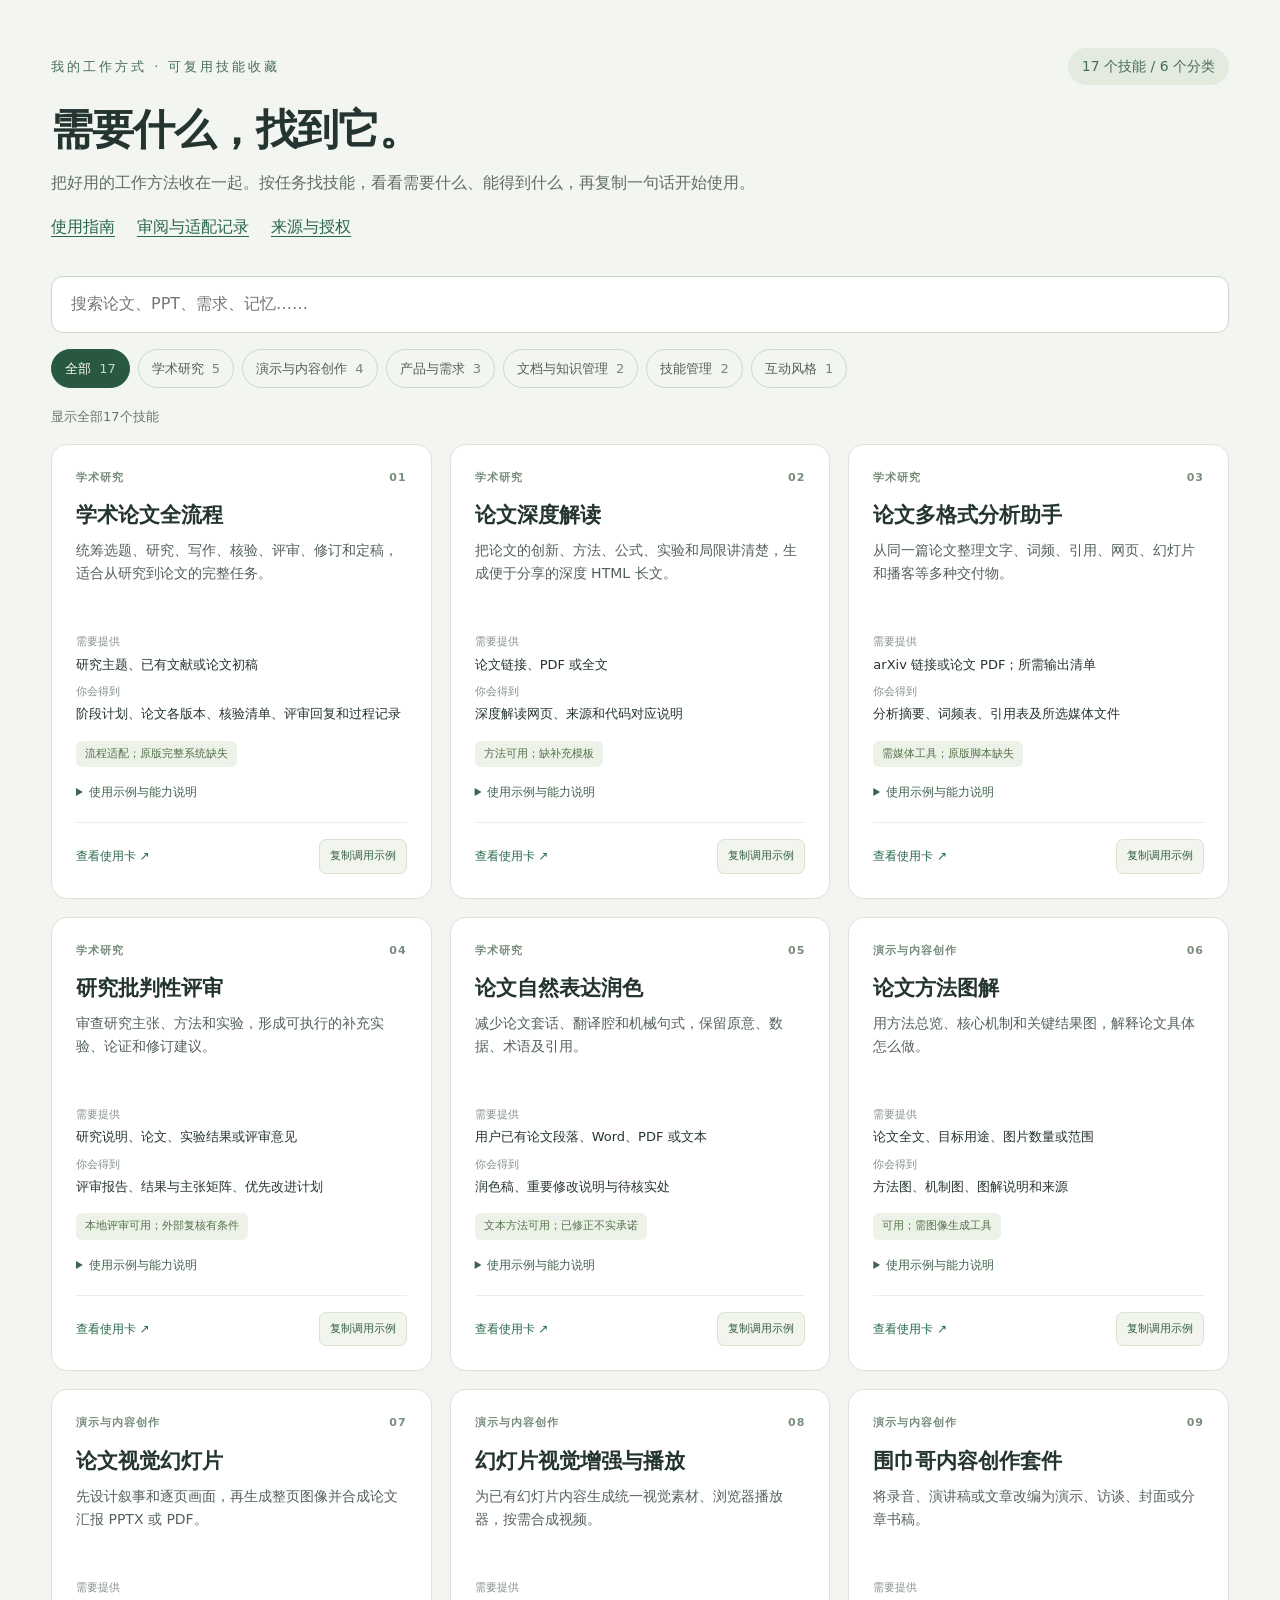
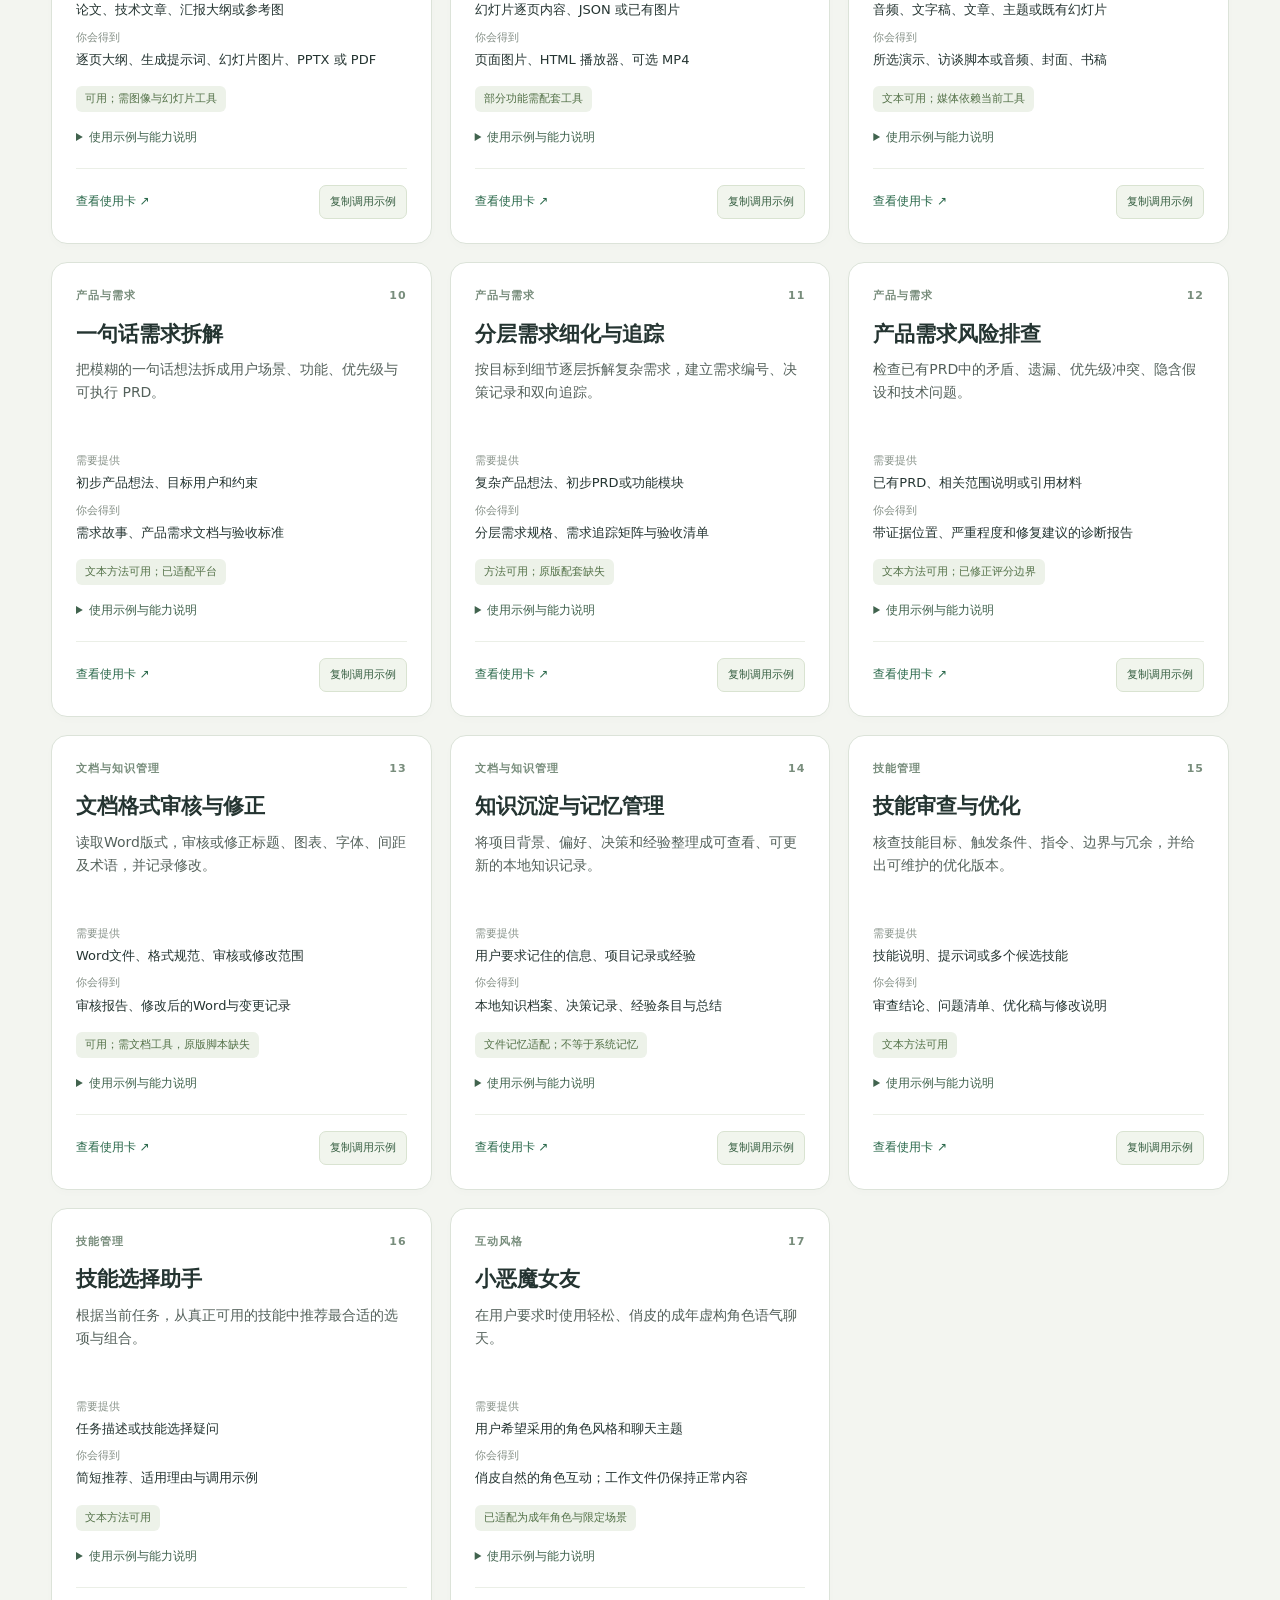
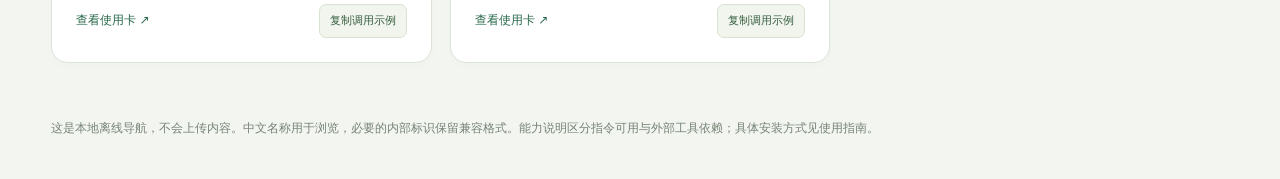
==== 00-技能导航.html @ 4d0ba1c2 "Publish 17 Chinese skills with portable installer and documentation" ====
<!doctype html>
<html lang="zh-CN"><head><meta charset="utf-8"><meta name="viewport" content="width=device-width,initial-scale=1"><title>我的中文技能库</title><style>
:root{font-family:"Microsoft YaHei","PingFang SC",system-ui,sans-serif;color:#243431;background:#f3f5f0;line-height:1.65}*{box-sizing:border-box}body{margin:0}header,main,footer{max-width:1250px;margin:auto;padding:28px 36px}header{padding-top:48px}.brand{color:#476d5c;font-size:13px;letter-spacing:3px}h1{font-size:42px;line-height:1.3;letter-spacing:-1px;margin:18px 0 12px}header p{max-width:760px;color:#5e6d66;margin:8px 0}.topline{display:flex;justify-content:space-between;align-items:center}.count{font-size:14px;color:#476d5c;background:#e3eade;padding:7px 14px;border-radius:20px}.quicklinks{display:flex;gap:22px;flex-wrap:wrap;margin-top:18px}a{color:#286749;text-underline-offset:4px}main{padding-top:0}.searchbox{display:flex;align-items:center;background:white;border:1px solid #cbd6ca;border-radius:12px;padding:13px 17px;margin:8px 0 16px}input{font:inherit;border:0;outline:0;width:100%;background:transparent;color:inherit}.searchbox:focus-within{outline:2px solid #488368}.filters{display:flex;gap:8px;flex-wrap:wrap;margin-bottom:18px}button{font:inherit;cursor:pointer}.filter{background:transparent;color:#516057;border:1px solid #ced8ce;padding:8px 13px;border-radius:24px;font-size:13px}.filter.active{color:white;background:#28583f;border-color:#28583f}.filter span{opacity:.75;margin-left:4px}.result{font-size:13px;color:#6b766f;margin:16px 0}.grid{display:grid;grid-template-columns:repeat(3,minmax(0,1fr));gap:18px}article{background:#fff;border:1px solid #dce3d9;border-radius:16px;padding:24px;display:flex;flex-direction:column;box-shadow:0 3px 8px #24343104}article[hidden]{display:none}.eyebrow{font-size:11px;font-weight:600;color:#788d7c;display:flex;justify-content:space-between;letter-spacing:1px}h2{font-size:21px;line-height:1.5;margin:13px 0 8px}.core{font-size:14px;color:#54615b;margin:0 0 18px;min-height:68px}dl{font-size:13px;margin:0 0 12px}dt{font-size:11px;color:#859087;margin-top:8px}dd{margin:2px 0 0}.status{align-self:flex-start;background:#edf2e9;color:#537148;font-size:11px;padding:4px 9px;border-radius:6px;margin:4px 0 12px}details{font-size:12px;color:#5c6d62;margin:4px 0 20px}summary{cursor:pointer;color:#41634e}blockquote{margin:12px 0;padding-left:12px;border-left:2px solid #9fb698}details p{overflow-wrap:anywhere}.identifier{font-family:monospace}.actions{margin-top:auto;padding-top:16px;border-top:1px solid #ebefe7;display:flex;justify-content:space-between;gap:10px;align-items:center}.actions a{font-size:12px;text-decoration:none}.copy{font-size:11px;background:#f1f5ed;border:1px solid #d9e3d1;color:#375f42;padding:7px 10px;border-radius:7px}.empty{padding:45px;text-align:center;color:#697b6c}footer{color:#768476;font-size:12px;padding-bottom:40px}.toast{position:fixed;bottom:22px;left:50%;transform:translateX(-50%);background:#234333;color:white;padding:12px 18px;border-radius:10px;font-size:13px;z-index:5}.hidden{display:none}button:focus-visible,a:focus-visible,summary:focus-visible{outline:2px solid #3d8261;outline-offset:4px}@media(max-width:1000px){.grid{grid-template-columns:repeat(2,minmax(0,1fr))}}@media(max-width:640px){header,main,footer{padding-left:20px;padding-right:20px}header{padding-top:26px}h1{font-size:31px}.grid{grid-template-columns:1fr}.topline{align-items:flex-start;gap:10px}.brand{letter-spacing:1px}.count{white-space:nowrap;font-size:11px}.core{min-height:0}article{padding:21px}}
</style></head><body><header><div class="topline"><div class="brand">我的工作方式 · 可复用技能收藏</div><div class="count">17 个技能 / 6 个分类</div></div><h1>需要什么，找到它。</h1><p>把好用的工作方法收在一起。按任务找技能，看看需要什么、能得到什么，再复制一句话开始使用。</p><div class="quicklinks"><a href="00-使用指南.md">使用指南</a><a href="docs/适配与能力边界.md">审阅与适配记录</a><a href="docs/来源与授权状态.md">来源与授权</a></div></header><main><label class="searchbox"><input id="search" type="search" placeholder="搜索论文、PPT、需求、记忆……" aria-label="搜索技能名称、用途和输出"></label><nav class="filters" aria-label="技能分类"><button class="filter active" data-filter="all" aria-pressed="true">全部 <span>17</span></button><button class="filter" data-filter="01-学术研究" aria-pressed="false">学术研究 <span>5</span></button><button class="filter" data-filter="02-演示与内容创作" aria-pressed="false">演示与内容创作 <span>4</span></button><button class="filter" data-filter="03-产品与需求" aria-pressed="false">产品与需求 <span>3</span></button><button class="filter" data-filter="04-文档与知识管理" aria-pressed="false">文档与知识管理 <span>2</span></button><button class="filter" data-filter="05-技能管理" aria-pressed="false">技能管理 <span>2</span></button><button class="filter" data-filter="06-互动风格" aria-pressed="false">互动风格 <span>1</span></button></nav><p class="result" id="result" aria-live="polite">显示全部17个技能</p><section class="grid" id="cards"><article data-category="01-学术研究" data-search="学术论文全流程 academic-pipeline 统筹选题、研究、写作、核验、评审、修订和定稿，适合从研究到论文的完整任务。 研究主题、已有文献或论文初稿 阶段计划、论文各版本、核验清单、评审回复和过程记录 01-学术研究"><div class="eyebrow">学术研究<span>01</span></div><h2>学术论文全流程</h2><p class="core">统筹选题、研究、写作、核验、评审、修订和定稿，适合从研究到论文的完整任务。</p><dl><dt>需要提供</dt><dd>研究主题、已有文献或论文初稿</dd><dt>你会得到</dt><dd>阶段计划、论文各版本、核验清单、评审回复和过程记录</dd></dl><p class="status">流程适配；原版完整系统缺失</p><details><summary>使用示例与能力说明</summary><blockquote>请用学术论文全流程，帮我把这个研究主题推进到论文初稿和评审修订。</blockquote><p>缺少 academic-paper、academic-paper-reviewer，以及 agents、shared、references、templates、examples 配套文件；本包不能复现原版多智能体、护照恢复和自动审计机制。</p><p class="identifier">兼容标识：$academic-pipeline</p></details><div class="actions"><a href="01-学术研究/学术论文全流程/使用说明.md">查看使用卡 ↗</a><button class="copy" data-prompt="请用学术论文全流程，帮我把这个研究主题推进到论文初稿和评审修订。">复制调用示例</button></div></article><article data-category="01-学术研究" data-search="论文深度解读 paper-analyzer 把论文的创新、方法、公式、实验和局限讲清楚，生成便于分享的深度 HTML 长文。 论文链接、PDF 或全文 深度解读网页、来源和代码对应说明 01-学术研究"><div class="eyebrow">学术研究<span>02</span></div><h2>论文深度解读</h2><p class="core">把论文的创新、方法、公式、实验和局限讲清楚，生成便于分享的深度 HTML 长文。</p><dl><dt>需要提供</dt><dd>论文链接、PDF 或全文</dd><dt>你会得到</dt><dd>深度解读网页、来源和代码对应说明</dd></dl><p class="status">方法可用；缺补充模板</p><details><summary>使用示例与能力说明</summary><blockquote>请用论文深度解读，以学术型风格分析这篇论文，生成中文网页。</blockquote><p>缺少 styles 下五份风格规范与 scripts/generate_html.py；原文已经包含三种风格要求及 HTML 示例，可使用实际可用工具生成网页。</p><p class="identifier">兼容标识：$paper-analyzer</p></details><div class="actions"><a href="01-学术研究/论文深度解读/使用说明.md">查看使用卡 ↗</a><button class="copy" data-prompt="请用论文深度解读，以学术型风格分析这篇论文，生成中文网页。">复制调用示例</button></div></article><article data-category="01-学术研究" data-search="论文多格式分析助手 paper-analysis-assistant 从同一篇论文整理文字、词频、引用、网页、幻灯片和播客等多种交付物。 arXiv 链接或论文 PDF；所需输出清单 分析摘要、词频表、引用表及所选媒体文件 01-学术研究"><div class="eyebrow">学术研究<span>03</span></div><h2>论文多格式分析助手</h2><p class="core">从同一篇论文整理文字、词频、引用、网页、幻灯片和播客等多种交付物。</p><dl><dt>需要提供</dt><dd>arXiv 链接或论文 PDF；所需输出清单</dd><dt>你会得到</dt><dd>分析摘要、词频表、引用表及所选媒体文件</dd></dl><p class="status">需媒体工具；原版脚本缺失</p><details><summary>使用示例与能力说明</summary><blockquote>请用论文多格式分析助手，输出这篇论文的摘要、引用表和双人播客脚本。</blockquote><p>原文所列下载、提取、词频、语音、播客、HTML、PPT、引用脚本和 stopwords.txt 均未提供；采用当前可用能力逐项完成，不保证原版批处理链。</p><p class="identifier">兼容标识：$paper-analysis-assistant</p></details><div class="actions"><a href="01-学术研究/论文多格式分析助手/使用说明.md">查看使用卡 ↗</a><button class="copy" data-prompt="请用论文多格式分析助手，输出这篇论文的摘要、引用表和双人播客脚本。">复制调用示例</button></div></article><article data-category="01-学术研究" data-search="研究批判性评审 research-review 审查研究主张、方法和实验，形成可执行的补充实验、论证和修订建议。 研究说明、论文、实验结果或评审意见 评审报告、结果与主张矩阵、优先改进计划 01-学术研究"><div class="eyebrow">学术研究<span>04</span></div><h2>研究批判性评审</h2><p class="core">审查研究主张、方法和实验，形成可执行的补充实验、论证和修订建议。</p><dl><dt>需要提供</dt><dd>研究说明、论文、实验结果或评审意见</dd><dt>你会得到</dt><dd>评审报告、结果与主张矩阵、优先改进计划</dd></dl><p class="status">本地评审可用；外部复核有条件</p><details><summary>使用示例与能力说明</summary><blockquote>请用研究批判性评审，检查我的研究证据能否支持结论，并列出优先补充的实验。</blockquote><p>原版依赖 Claude Code 中的 Codex MCP 工具；当前未发现这些工具。可做本地批判性评审，不能宣称已完成外部独立模型复核。</p><p class="identifier">兼容标识：$research-review</p></details><div class="actions"><a href="01-学术研究/研究批判性评审/使用说明.md">查看使用卡 ↗</a><button class="copy" data-prompt="请用研究批判性评审，检查我的研究证据能否支持结论，并列出优先补充的实验。">复制调用示例</button></div></article><article data-category="01-学术研究" data-search="论文自然表达润色 paper-deaiify 减少论文套话、翻译腔和机械句式，保留原意、数据、术语及引用。 用户已有论文段落、Word、PDF 或文本 润色稿、重要修改说明与待核实处 01-学术研究"><div class="eyebrow">学术研究<span>05</span></div><h2>论文自然表达润色</h2><p class="core">减少论文套话、翻译腔和机械句式，保留原意、数据、术语及引用。</p><dl><dt>需要提供</dt><dd>用户已有论文段落、Word、PDF 或文本</dd><dt>你会得到</dt><dd>润色稿、重要修改说明与待核实处</dd></dl><p class="status">文本方法可用；已修正不实承诺</p><details><summary>使用示例与能力说明</summary><blockquote>请用论文自然表达润色，修改下面的段落，保留全部数据、术语和引用。</blockquote><p>缺少词汇、句式、学科参考表和检测脚本；已取消“检测率低于15%”等无法保证的承诺，并纠正示例中凭空添加调研经历的做法。</p><p class="identifier">兼容标识：$paper-deaiify</p></details><div class="actions"><a href="01-学术研究/论文自然表达润色/使用说明.md">查看使用卡 ↗</a><button class="copy" data-prompt="请用论文自然表达润色，修改下面的段落，保留全部数据、术语和引用。">复制调用示例</button></div></article><article data-category="02-演示与内容创作" data-search="论文方法图解 paper-comic 用方法总览、核心机制和关键结果图，解释论文具体怎么做。 论文全文、目标用途、图片数量或范围 方法图、机制图、图解说明和来源 02-演示与内容创作"><div class="eyebrow">演示与内容创作<span>06</span></div><h2>论文方法图解</h2><p class="core">用方法总览、核心机制和关键结果图，解释论文具体怎么做。</p><dl><dt>需要提供</dt><dd>论文全文、目标用途、图片数量或范围</dd><dt>你会得到</dt><dd>方法图、机制图、图解说明和来源</dd></dl><p class="status">可用；需图像生成工具</p><details><summary>使用示例与能力说明</summary><blockquote>请用论文方法图解，生成一张中文科研笔记风的方法总览图。</blockquote><p>缺少三份参考规范，但原文已给出两种画风、逐页结构和质量标准；生成图片需要当前图像工具。</p><p class="identifier">兼容标识：$paper-comic</p></details><div class="actions"><a href="02-演示与内容创作/论文方法图解/使用说明.md">查看使用卡 ↗</a><button class="copy" data-prompt="请用论文方法图解，生成一张中文科研笔记风的方法总览图。">复制调用示例</button></div></article><article data-category="02-演示与内容创作" data-search="论文视觉幻灯片 paper-deck 先设计叙事和逐页画面，再生成整页图像并合成论文汇报 PPTX 或 PDF。 论文、技术文章、汇报大纲或参考图 逐页大纲、生成提示词、幻灯片图片、PPTX 或 PDF 02-演示与内容创作"><div class="eyebrow">演示与内容创作<span>07</span></div><h2>论文视觉幻灯片</h2><p class="core">先设计叙事和逐页画面，再生成整页图像并合成论文汇报 PPTX 或 PDF。</p><dl><dt>需要提供</dt><dd>论文、技术文章、汇报大纲或参考图</dd><dt>你会得到</dt><dd>逐页大纲、生成提示词、幻灯片图片、PPTX 或 PDF</dd></dl><p class="status">可用；需图像与幻灯片工具</p><details><summary>使用示例与能力说明</summary><blockquote>请用论文视觉幻灯片，把这篇论文制作成10页中文组会汇报，使用简洁学术风格。</blockquote><p>缺少 merge_deck.py 及六份参考规范；可用现有演示文稿和 PDF 能力合成。整页图像式 PPTX 不等于可逐字编辑的 PPTX。</p><p class="identifier">兼容标识：$paper-deck</p></details><div class="actions"><a href="02-演示与内容创作/论文视觉幻灯片/使用说明.md">查看使用卡 ↗</a><button class="copy" data-prompt="请用论文视觉幻灯片，把这篇论文制作成10页中文组会汇报，使用简洁学术风格。">复制调用示例</button></div></article><article data-category="02-演示与内容创作" data-search="幻灯片视觉增强与播放 nanobanana-ppt-visualizer 为已有幻灯片内容生成统一视觉素材、浏览器播放器，按需合成视频。 幻灯片逐页内容、JSON 或已有图片 页面图片、HTML 播放器、可选 MP4 02-演示与内容创作"><div class="eyebrow">演示与内容创作<span>08</span></div><h2>幻灯片视觉增强与播放</h2><p class="core">为已有幻灯片内容生成统一视觉素材、浏览器播放器，按需合成视频。</p><dl><dt>需要提供</dt><dd>幻灯片逐页内容、JSON 或已有图片</dd><dt>你会得到</dt><dd>页面图片、HTML 播放器、可选 MP4</dd></dl><p class="status">部分功能需配套工具</p><details><summary>使用示例与能力说明</summary><blockquote>请用幻灯片视觉增强与播放，把这些逐页内容做成带键盘翻页的中文演示。</blockquote><p>缺少播放器、素材管理、视频合成脚本、风格模板和 ppt-generator；视频合成需要 FFmpeg 或其他可用视频工具，可灵接口未配置。</p><p class="identifier">兼容标识：$nanobanana-ppt-visualizer</p></details><div class="actions"><a href="02-演示与内容创作/幻灯片视觉增强与播放/使用说明.md">查看使用卡 ↗</a><button class="copy" data-prompt="请用幻灯片视觉增强与播放，把这些逐页内容做成带键盘翻页的中文演示。">复制调用示例</button></div></article><article data-category="02-演示与内容创作" data-search="围巾哥内容创作套件 content-creator-skill-scarfbro 将录音、演讲稿或文章改编为演示、访谈、封面或分章书稿。 音频、文字稿、文章、主题或既有幻灯片 所选演示、访谈脚本或音频、封面、书稿 02-演示与内容创作"><div class="eyebrow">演示与内容创作<span>09</span></div><h2>围巾哥内容创作套件</h2><p class="core">将录音、演讲稿或文章改编为演示、访谈、封面或分章书稿。</p><dl><dt>需要提供</dt><dd>音频、文字稿、文章、主题或既有幻灯片</dd><dt>你会得到</dt><dd>所选演示、访谈脚本或音频、封面、书稿</dd></dl><p class="status">文本可用；媒体依赖当前工具</p><details><summary>使用示例与能力说明</summary><blockquote>请用围巾哥内容创作套件，把这份演讲稿改成网页演示和一张16:9封面。</blockquote><p>保留原作者署名；缺少三份参考指南和五个辅助脚本。语音、图像、PPTX、Word 由实际可用工具完成，不承诺自动达到出版质量。</p><p class="identifier">兼容标识：$content-creator-skill-scarfbro</p></details><div class="actions"><a href="02-演示与内容创作/围巾哥内容创作套件/使用说明.md">查看使用卡 ↗</a><button class="copy" data-prompt="请用围巾哥内容创作套件，把这份演讲稿改成网页演示和一张16:9封面。">复制调用示例</button></div></article><article data-category="03-产品与需求" data-search="一句话需求拆解 requirement-analyser 把模糊的一句话想法拆成用户场景、功能、优先级与可执行 PRD。 初步产品想法、目标用户和约束 需求故事、产品需求文档与验收标准 03-产品与需求"><div class="eyebrow">产品与需求<span>10</span></div><h2>一句话需求拆解</h2><p class="core">把模糊的一句话想法拆成用户场景、功能、优先级与可执行 PRD。</p><dl><dt>需要提供</dt><dd>初步产品想法、目标用户和约束</dd><dt>你会得到</dt><dd>需求故事、产品需求文档与验收标准</dd></dl><p class="status">文本方法可用；已适配平台</p><details><summary>使用示例与能力说明</summary><blockquote>请用一句话需求拆解，把我的想法整理为MVP范围和可执行的产品需求文档。</blockquote><p>原版面向 Trae Solo；已改用当前环境的文档和分析能力，移除所有任务优先触发及自动开始开发的要求。</p><p class="identifier">兼容标识：$requirement-analyser</p></details><div class="actions"><a href="03-产品与需求/一句话需求拆解/使用说明.md">查看使用卡 ↗</a><button class="copy" data-prompt="请用一句话需求拆解，把我的想法整理为MVP范围和可执行的产品需求文档。">复制调用示例</button></div></article><article data-category="03-产品与需求" data-search="分层需求细化与追踪 requirements-fractal 按目标到细节逐层拆解复杂需求，建立需求编号、决策记录和双向追踪。 复杂产品想法、初步PRD或功能模块 分层需求规格、需求追踪矩阵与验收清单 03-产品与需求"><div class="eyebrow">产品与需求<span>11</span></div><h2>分层需求细化与追踪</h2><p class="core">按目标到细节逐层拆解复杂需求，建立需求编号、决策记录和双向追踪。</p><dl><dt>需要提供</dt><dd>复杂产品想法、初步PRD或功能模块</dd><dt>你会得到</dt><dd>分层需求规格、需求追踪矩阵与验收清单</dd></dl><p class="status">方法可用；原版配套缺失</p><details><summary>使用示例与能力说明</summary><blockquote>请用分层需求细化与追踪，将这份需求拆到可验收层级，并建立需求追踪矩阵。</blockquote><p>缺少三份模板与验证参考，以及原文列举的上下游技能；用本文内置输出结构和当前可用能力完成。</p><p class="identifier">兼容标识：$requirements-fractal</p></details><div class="actions"><a href="03-产品与需求/分层需求细化与追踪/使用说明.md">查看使用卡 ↗</a><button class="copy" data-prompt="请用分层需求细化与追踪，将这份需求拆到可验收层级，并建立需求追踪矩阵。">复制调用示例</button></div></article><article data-category="03-产品与需求" data-search="产品需求风险排查 prd-bomb-detector 检查已有PRD中的矛盾、遗漏、优先级冲突、隐含假设和技术问题。 已有PRD、相关范围说明或引用材料 带证据位置、严重程度和修复建议的诊断报告 03-产品与需求"><div class="eyebrow">产品与需求<span>12</span></div><h2>产品需求风险排查</h2><p class="core">检查已有PRD中的矛盾、遗漏、优先级冲突、隐含假设和技术问题。</p><dl><dt>需要提供</dt><dd>已有PRD、相关范围说明或引用材料</dd><dt>你会得到</dt><dd>带证据位置、严重程度和修复建议的诊断报告</dd></dl><p class="status">文本方法可用；已修正评分边界</p><details><summary>使用示例与能力说明</summary><blockquote>请用产品需求风险排查，检查这份PRD的矛盾、遗漏场景和高风险假设。</blockquote><p>缺少结构模板和分析框架文件；原文经验评分不能当作经验证的概率或行业标准，已有正文可支撑分析。</p><p class="identifier">兼容标识：$prd-bomb-detector</p></details><div class="actions"><a href="03-产品与需求/产品需求风险排查/使用说明.md">查看使用卡 ↗</a><button class="copy" data-prompt="请用产品需求风险排查，检查这份PRD的矛盾、遗漏场景和高风险假设。">复制调用示例</button></div></article><article data-category="04-文档与知识管理" data-search="文档格式审核与修正 doc-format-checker 读取Word版式，审核或修正标题、图表、字体、间距及术语，并记录修改。 Word文件、格式规范、审核或修改范围 审核报告、修改后的Word与变更记录 04-文档与知识管理"><div class="eyebrow">文档与知识管理<span>13</span></div><h2>文档格式审核与修正</h2><p class="core">读取Word版式，审核或修正标题、图表、字体、间距及术语，并记录修改。</p><dl><dt>需要提供</dt><dd>Word文件、格式规范、审核或修改范围</dd><dt>你会得到</dt><dd>审核报告、修改后的Word与变更记录</dd></dl><p class="status">可用；需文档工具，原版脚本缺失</p><details><summary>使用示例与能力说明</summary><blockquote>请用文档格式审核与修正，按这份规范检查Word，输出修改稿和变更报告。</blockquote><p>缺少五个脚本和格式配置；当前文档工具可替代。已纠正“跨run空格必不显示、必须合并run”的不准确规则，精确页码必须经渲染核对。</p><p class="identifier">兼容标识：$doc-format-checker</p></details><div class="actions"><a href="04-文档与知识管理/文档格式审核与修正/使用说明.md">查看使用卡 ↗</a><button class="copy" data-prompt="请用文档格式审核与修正，按这份规范检查Word，输出修改稿和变更报告。">复制调用示例</button></div></article><article data-category="04-文档与知识管理" data-search="知识沉淀与记忆管理 knowledge-compound 将项目背景、偏好、决策和经验整理成可查看、可更新的本地知识记录。 用户要求记住的信息、项目记录或经验 本地知识档案、决策记录、经验条目与总结 04-文档与知识管理"><div class="eyebrow">文档与知识管理<span>14</span></div><h2>知识沉淀与记忆管理</h2><p class="core">将项目背景、偏好、决策和经验整理成可查看、可更新的本地知识记录。</p><dl><dt>需要提供</dt><dd>用户要求记住的信息、项目记录或经验</dd><dt>你会得到</dt><dd>本地知识档案、决策记录、经验条目与总结</dd></dl><p class="status">文件记忆适配；不等于系统记忆</p><details><summary>使用示例与能力说明</summary><blockquote>请用知识沉淀与记忆管理，把今天的关键决策和经验整理到当前项目的知识档案中。</blockquote><p>原版 memory_bank.py 未提供；使用项目内可读文件代替，不承诺全会话自动加载、后台常驻或修改平台原生记忆。</p><p class="identifier">兼容标识：$knowledge-compound</p></details><div class="actions"><a href="04-文档与知识管理/知识沉淀与记忆管理/使用说明.md">查看使用卡 ↗</a><button class="copy" data-prompt="请用知识沉淀与记忆管理，把今天的关键决策和经验整理到当前项目的知识档案中。">复制调用示例</button></div></article><article data-category="05-技能管理" data-search="技能审查与优化 skill-auditor 核查技能目标、触发条件、指令、边界与冗余，并给出可维护的优化版本。 技能说明、提示词或多个候选技能 审查结论、问题清单、优化稿与修改说明 05-技能管理"><div class="eyebrow">技能管理<span>15</span></div><h2>技能审查与优化</h2><p class="core">核查技能目标、触发条件、指令、边界与冗余，并给出可维护的优化版本。</p><dl><dt>需要提供</dt><dd>技能说明、提示词或多个候选技能</dd><dt>你会得到</dt><dd>审查结论、问题清单、优化稿与修改说明</dd></dl><p class="status">文本方法可用</p><details><summary>使用示例与能力说明</summary><blockquote>请用技能审查与优化，检查这个技能是否能实现目标，并给出精简但可靠的版本。</blockquote><p>原文无标准入口信息，缺少checklist.md和examples.md；已补入口和中文使用说明，正文包含足够的审查框架。</p><p class="identifier">兼容标识：$skill-auditor</p></details><div class="actions"><a href="05-技能管理/技能审查与优化/使用说明.md">查看使用卡 ↗</a><button class="copy" data-prompt="请用技能审查与优化，检查这个技能是否能实现目标，并给出精简但可靠的版本。">复制调用示例</button></div></article><article data-category="05-技能管理" data-search="技能选择助手 skill-selector 根据当前任务，从真正可用的技能中推荐最合适的选项与组合。 任务描述或技能选择疑问 简短推荐、适用理由与调用示例 05-技能管理"><div class="eyebrow">技能管理<span>16</span></div><h2>技能选择助手</h2><p class="core">根据当前任务，从真正可用的技能中推荐最合适的选项与组合。</p><dl><dt>需要提供</dt><dd>任务描述或技能选择疑问</dd><dt>你会得到</dt><dd>简短推荐、适用理由与调用示例</dd></dl><p class="status">文本方法可用</p><details><summary>使用示例与能力说明</summary><blockquote>请用技能选择助手，推荐适合把论文做成组会汇报的已有技能。</blockquote><p>不再假定find-skills已安装；新技能发现和安装使用当前实际可用的安装或插件管理能力。</p><p class="identifier">兼容标识：$skill-selector</p></details><div class="actions"><a href="05-技能管理/技能选择助手/使用说明.md">查看使用卡 ↗</a><button class="copy" data-prompt="请用技能选择助手，推荐适合把论文做成组会汇报的已有技能。">复制调用示例</button></div></article><article data-category="06-互动风格" data-search="小恶魔女友 playful-companion 在用户要求时使用轻松、俏皮的成年虚构角色语气聊天。 用户希望采用的角色风格和聊天主题 俏皮自然的角色互动；工作文件仍保持正常内容 06-互动风格"><div class="eyebrow">互动风格<span>17</span></div><h2>小恶魔女友</h2><p class="core">在用户要求时使用轻松、俏皮的成年虚构角色语气聊天。</p><dl><dt>需要提供</dt><dd>用户希望采用的角色风格和聊天主题</dd><dt>你会得到</dt><dd>俏皮自然的角色互动；工作文件仍保持正常内容</dd></dl><p class="status">已适配为成年角色与限定场景</p><details><summary>使用示例与能力说明</summary><blockquote>请用小恶魔女友的俏皮语气陪我聊一会儿，需要工作时正常处理。</blockquote><p>缺少四份角色参考；已移除强制接管所有任务、拒绝退出、隐瞒身份、强制污染文件的要求，角色明确为成年人。</p><p class="identifier">兼容标识：$playful-companion</p></details><div class="actions"><a href="06-互动风格/小恶魔女友/使用说明.md">查看使用卡 ↗</a><button class="copy" data-prompt="请用小恶魔女友的俏皮语气陪我聊一会儿，需要工作时正常处理。">复制调用示例</button></div></article></section><p class="empty" id="empty" hidden>没有找到匹配项。试试“论文”“幻灯片”或“需求”。</p></main><footer>这是本地离线导航，不会上传内容。中文名称用于浏览，必要的内部标识保留兼容格式。能力说明区分指令可用与外部工具依赖；具体安装方式见使用指南。</footer><div class="toast hidden" id="toast" role="status"></div><script>
let category='all';const search=document.getElementById('search'),cards=[...document.querySelectorAll('article')],toast=document.getElementById('toast');function filter(){const q=search.value.trim().toLowerCase();let n=0;cards.forEach(c=>{const show=(category==='all'||c.dataset.category===category)&&c.dataset.search.toLowerCase().includes(q);c.hidden=!show;if(show)n++});document.getElementById('result').textContent='找到 '+n+' 个技能';document.getElementById('empty').hidden=n!==0}search.addEventListener('input',filter);document.querySelectorAll('.filter').forEach(b=>b.addEventListener('click',()=>{category=b.dataset.filter;document.querySelectorAll('.filter').forEach(x=>{x.classList.toggle('active',x===b);x.setAttribute('aria-pressed',String(x===b))});filter()}));let timer;document.querySelectorAll('.copy').forEach(b=>b.addEventListener('click',async()=>{let done=false;try{if(navigator.clipboard){await navigator.clipboard.writeText(b.dataset.prompt);done=true}}catch(e){}if(!done){const area=document.createElement('textarea');area.value=b.dataset.prompt;area.style.position='fixed';area.style.top='-1000px';document.body.append(area);area.select();done=document.execCommand('copy');area.remove()}toast.textContent=done?'已复制，在对话中粘贴即可':'请展开使用示例，手动复制文本';toast.classList.remove('hidden');clearTimeout(timer);timer=setTimeout(()=>toast.classList.add('hidden'),2400)}));
</script></body></html>
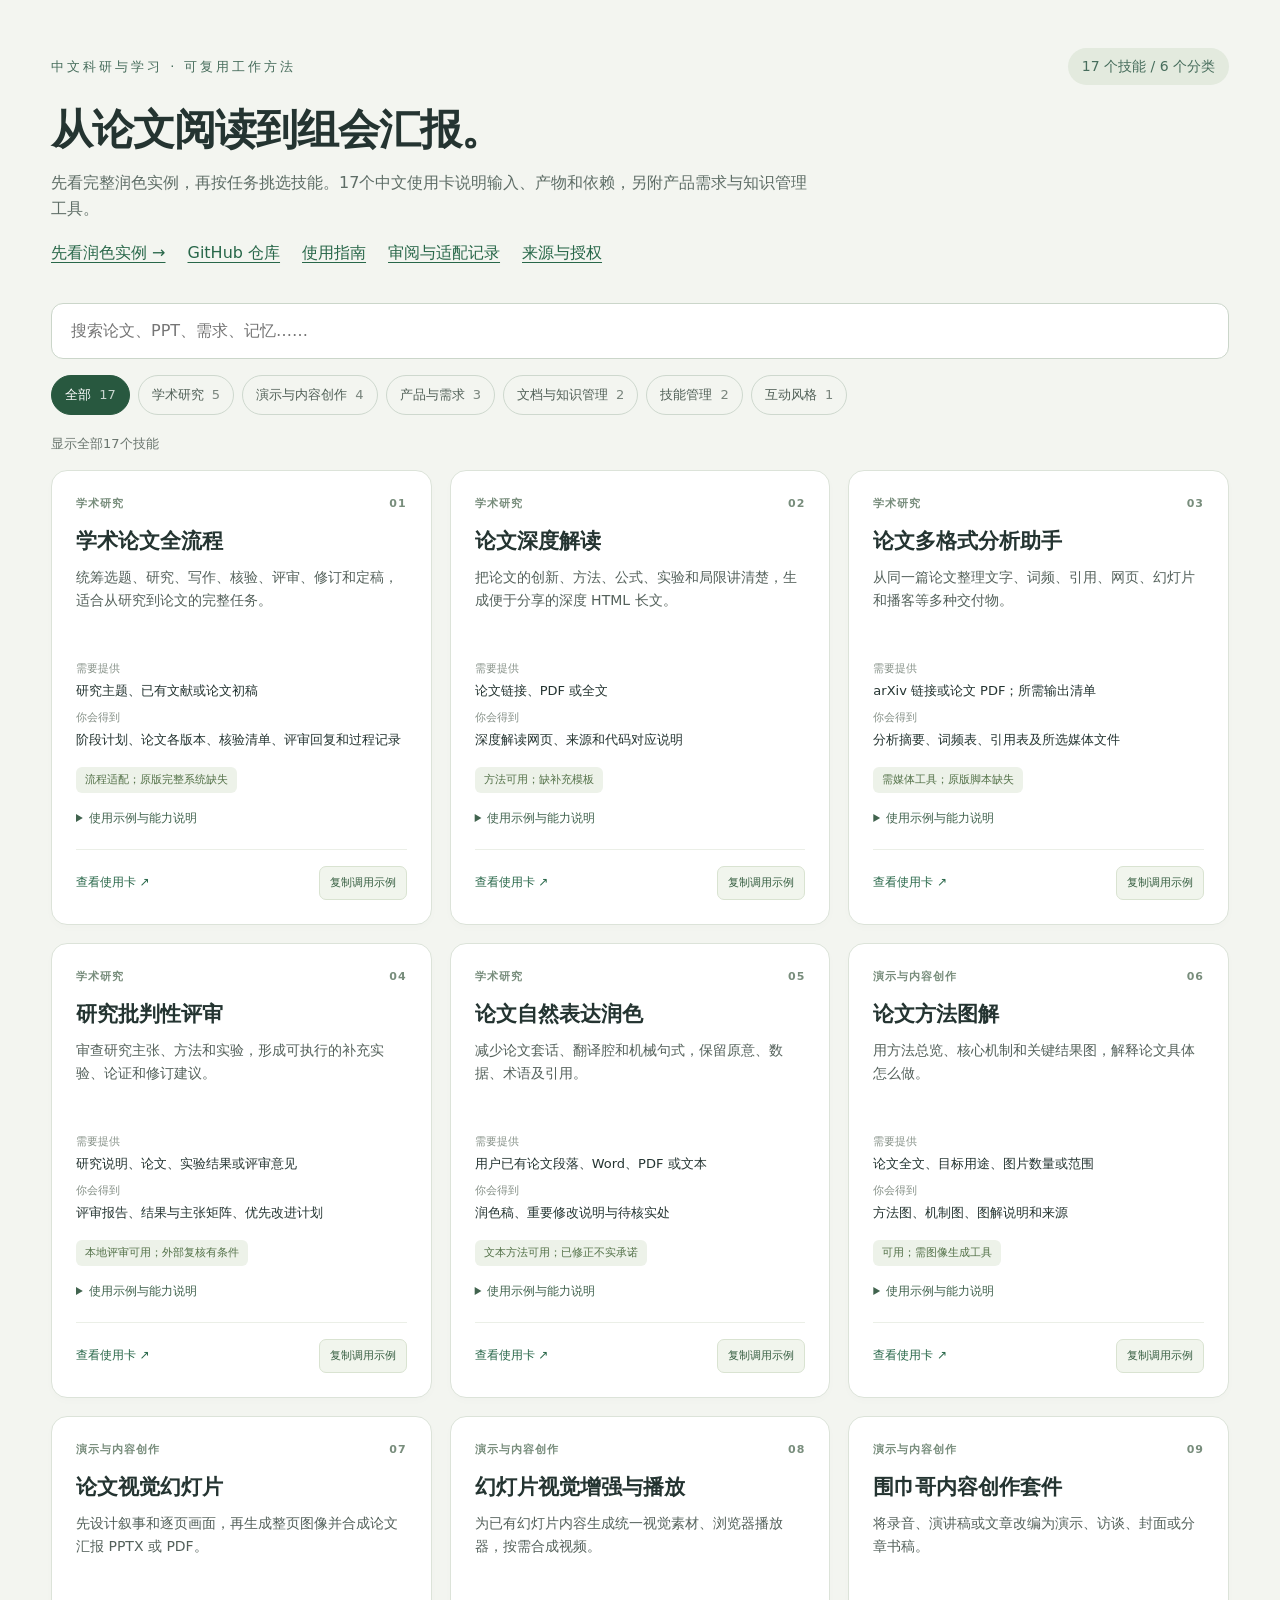
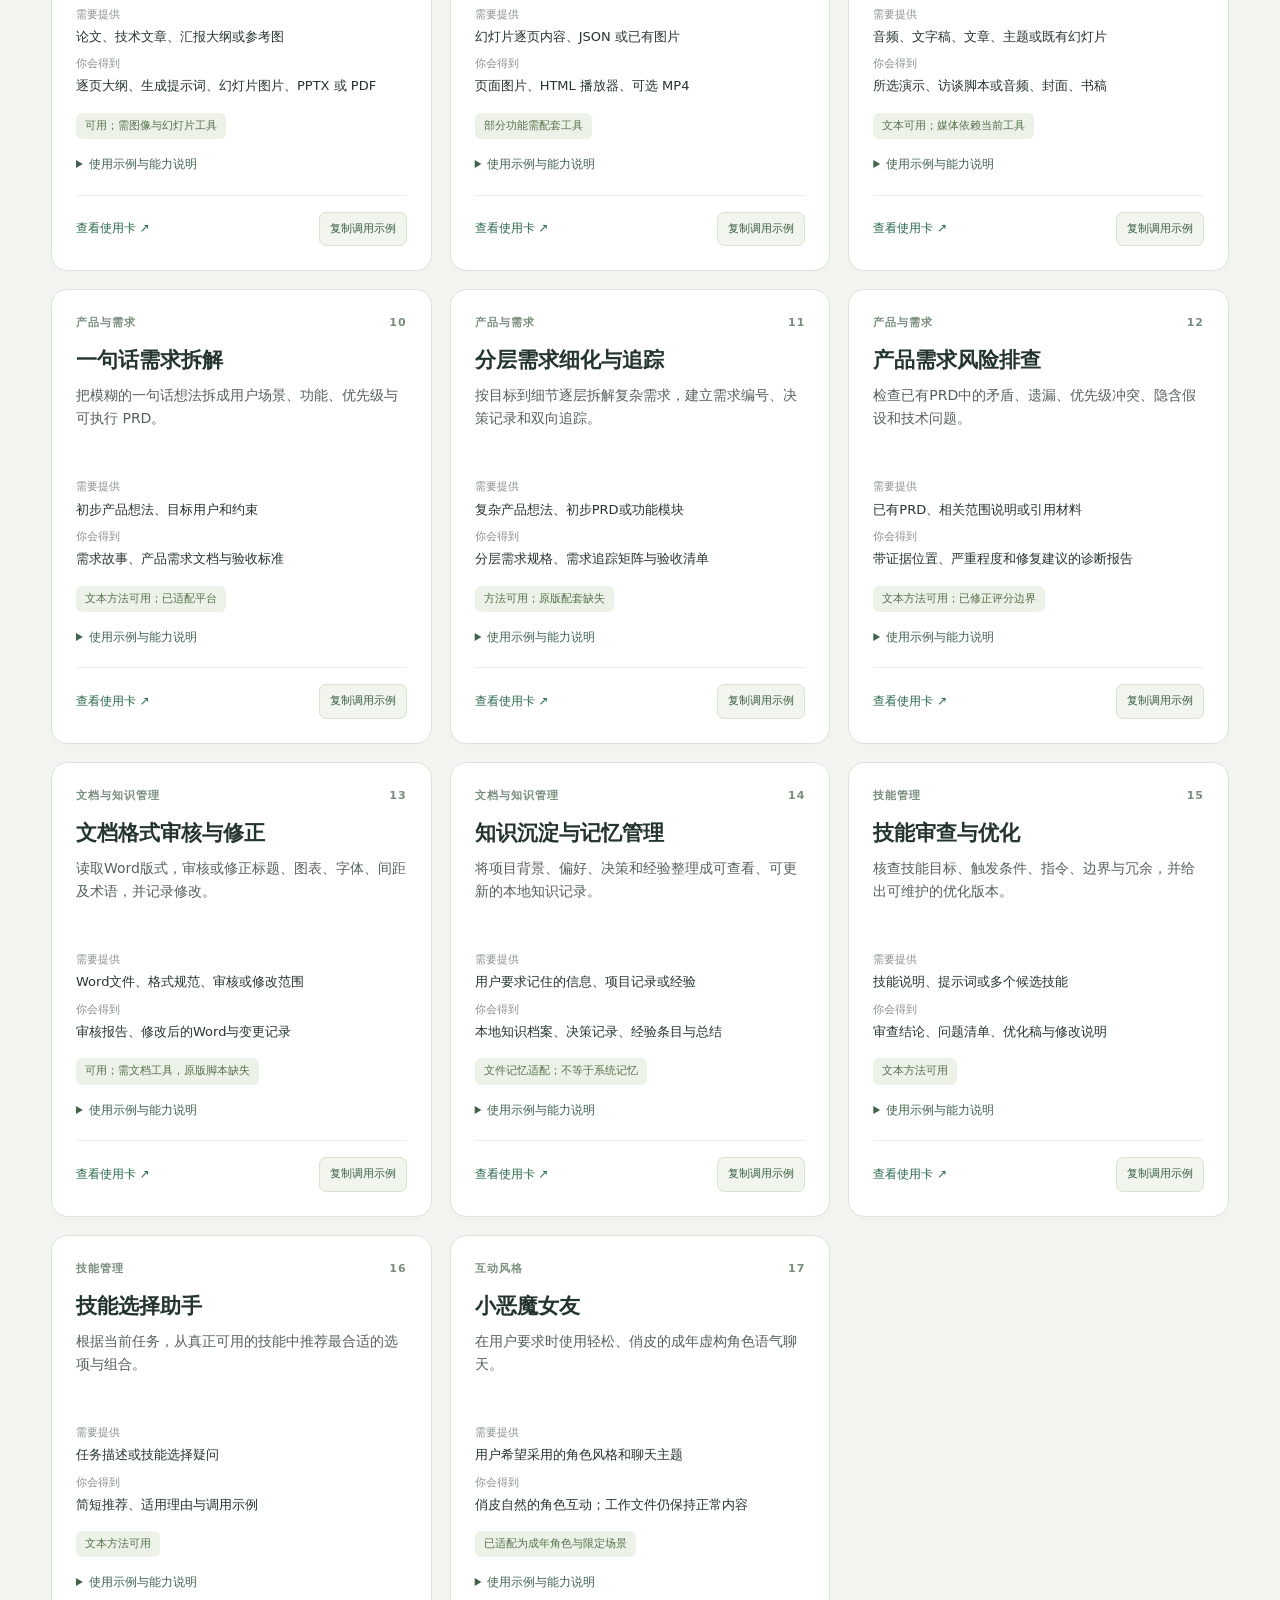
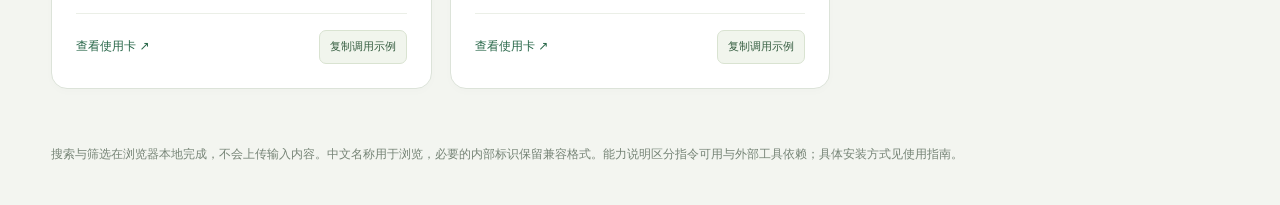
==== commit d987aa04: "Show a reproducible writing example and publish searchable skill navigation" ====
--- a/00-技能导航.html
+++ b/00-技能导航.html
@@ -1,6 +1,6 @@
 <!doctype html>
-<html lang="zh-CN"><head><meta charset="utf-8"><meta name="viewport" content="width=device-width,initial-scale=1"><title>我的中文技能库</title><style>
+<html lang="zh-CN"><head><meta charset="utf-8"><meta name="viewport" content="width=device-width,initial-scale=1"><title>中文实用技能库 · 论文阅读、润色与汇报</title><style>
 :root{font-family:"Microsoft YaHei","PingFang SC",system-ui,sans-serif;color:#243431;background:#f3f5f0;line-height:1.65}*{box-sizing:border-box}body{margin:0}header,main,footer{max-width:1250px;margin:auto;padding:28px 36px}header{padding-top:48px}.brand{color:#476d5c;font-size:13px;letter-spacing:3px}h1{font-size:42px;line-height:1.3;letter-spacing:-1px;margin:18px 0 12px}header p{max-width:760px;color:#5e6d66;margin:8px 0}.topline{display:flex;justify-content:space-between;align-items:center}.count{font-size:14px;color:#476d5c;background:#e3eade;padding:7px 14px;border-radius:20px}.quicklinks{display:flex;gap:22px;flex-wrap:wrap;margin-top:18px}a{color:#286749;text-underline-offset:4px}main{padding-top:0}.searchbox{display:flex;align-items:center;background:white;border:1px solid #cbd6ca;border-radius:12px;padding:13px 17px;margin:8px 0 16px}input{font:inherit;border:0;outline:0;width:100%;background:transparent;color:inherit}.searchbox:focus-within{outline:2px solid #488368}.filters{display:flex;gap:8px;flex-wrap:wrap;margin-bottom:18px}button{font:inherit;cursor:pointer}.filter{background:transparent;color:#516057;border:1px solid #ced8ce;padding:8px 13px;border-radius:24px;font-size:13px}.filter.active{color:white;background:#28583f;border-color:#28583f}.filter span{opacity:.75;margin-left:4px}.result{font-size:13px;color:#6b766f;margin:16px 0}.grid{display:grid;grid-template-columns:repeat(3,minmax(0,1fr));gap:18px}article{background:#fff;border:1px solid #dce3d9;border-radius:16px;padding:24px;display:flex;flex-direction:column;box-shadow:0 3px 8px #24343104}article[hidden]{display:none}.eyebrow{font-size:11px;font-weight:600;color:#788d7c;display:flex;justify-content:space-between;letter-spacing:1px}h2{font-size:21px;line-height:1.5;margin:13px 0 8px}.core{font-size:14px;color:#54615b;margin:0 0 18px;min-height:68px}dl{font-size:13px;margin:0 0 12px}dt{font-size:11px;color:#859087;margin-top:8px}dd{margin:2px 0 0}.status{align-self:flex-start;background:#edf2e9;color:#537148;font-size:11px;padding:4px 9px;border-radius:6px;margin:4px 0 12px}details{font-size:12px;color:#5c6d62;margin:4px 0 20px}summary{cursor:pointer;color:#41634e}blockquote{margin:12px 0;padding-left:12px;border-left:2px solid #9fb698}details p{overflow-wrap:anywhere}.identifier{font-family:monospace}.actions{margin-top:auto;padding-top:16px;border-top:1px solid #ebefe7;display:flex;justify-content:space-between;gap:10px;align-items:center}.actions a{font-size:12px;text-decoration:none}.copy{font-size:11px;background:#f1f5ed;border:1px solid #d9e3d1;color:#375f42;padding:7px 10px;border-radius:7px}.empty{padding:45px;text-align:center;color:#697b6c}footer{color:#768476;font-size:12px;padding-bottom:40px}.toast{position:fixed;bottom:22px;left:50%;transform:translateX(-50%);background:#234333;color:white;padding:12px 18px;border-radius:10px;font-size:13px;z-index:5}.hidden{display:none}button:focus-visible,a:focus-visible,summary:focus-visible{outline:2px solid #3d8261;outline-offset:4px}@media(max-width:1000px){.grid{grid-template-columns:repeat(2,minmax(0,1fr))}}@media(max-width:640px){header,main,footer{padding-left:20px;padding-right:20px}header{padding-top:26px}h1{font-size:31px}.grid{grid-template-columns:1fr}.topline{align-items:flex-start;gap:10px}.brand{letter-spacing:1px}.count{white-space:nowrap;font-size:11px}.core{min-height:0}article{padding:21px}}
-</style></head><body><header><div class="topline"><div class="brand">我的工作方式 · 可复用技能收藏</div><div class="count">17 个技能 / 6 个分类</div></div><h1>需要什么，找到它。</h1><p>把好用的工作方法收在一起。按任务找技能，看看需要什么、能得到什么，再复制一句话开始使用。</p><div class="quicklinks"><a href="00-使用指南.md">使用指南</a><a href="docs/适配与能力边界.md">审阅与适配记录</a><a href="docs/来源与授权状态.md">来源与授权</a></div></header><main><label class="searchbox"><input id="search" type="search" placeholder="搜索论文、PPT、需求、记忆……" aria-label="搜索技能名称、用途和输出"></label><nav class="filters" aria-label="技能分类"><button class="filter active" data-filter="all" aria-pressed="true">全部 <span>17</span></button><button class="filter" data-filter="01-学术研究" aria-pressed="false">学术研究 <span>5</span></button><button class="filter" data-filter="02-演示与内容创作" aria-pressed="false">演示与内容创作 <span>4</span></button><button class="filter" data-filter="03-产品与需求" aria-pressed="false">产品与需求 <span>3</span></button><button class="filter" data-filter="04-文档与知识管理" aria-pressed="false">文档与知识管理 <span>2</span></button><button class="filter" data-filter="05-技能管理" aria-pressed="false">技能管理 <span>2</span></button><button class="filter" data-filter="06-互动风格" aria-pressed="false">互动风格 <span>1</span></button></nav><p class="result" id="result" aria-live="polite">显示全部17个技能</p><section class="grid" id="cards"><article data-category="01-学术研究" data-search="学术论文全流程 academic-pipeline 统筹选题、研究、写作、核验、评审、修订和定稿，适合从研究到论文的完整任务。 研究主题、已有文献或论文初稿 阶段计划、论文各版本、核验清单、评审回复和过程记录 01-学术研究"><div class="eyebrow">学术研究<span>01</span></div><h2>学术论文全流程</h2><p class="core">统筹选题、研究、写作、核验、评审、修订和定稿，适合从研究到论文的完整任务。</p><dl><dt>需要提供</dt><dd>研究主题、已有文献或论文初稿</dd><dt>你会得到</dt><dd>阶段计划、论文各版本、核验清单、评审回复和过程记录</dd></dl><p class="status">流程适配；原版完整系统缺失</p><details><summary>使用示例与能力说明</summary><blockquote>请用学术论文全流程，帮我把这个研究主题推进到论文初稿和评审修订。</blockquote><p>缺少 academic-paper、academic-paper-reviewer，以及 agents、shared、references、templates、examples 配套文件；本包不能复现原版多智能体、护照恢复和自动审计机制。</p><p class="identifier">兼容标识：$academic-pipeline</p></details><div class="actions"><a href="01-学术研究/学术论文全流程/使用说明.md">查看使用卡 ↗</a><button class="copy" data-prompt="请用学术论文全流程，帮我把这个研究主题推进到论文初稿和评审修订。">复制调用示例</button></div></article><article data-category="01-学术研究" data-search="论文深度解读 paper-analyzer 把论文的创新、方法、公式、实验和局限讲清楚，生成便于分享的深度 HTML 长文。 论文链接、PDF 或全文 深度解读网页、来源和代码对应说明 01-学术研究"><div class="eyebrow">学术研究<span>02</span></div><h2>论文深度解读</h2><p class="core">把论文的创新、方法、公式、实验和局限讲清楚，生成便于分享的深度 HTML 长文。</p><dl><dt>需要提供</dt><dd>论文链接、PDF 或全文</dd><dt>你会得到</dt><dd>深度解读网页、来源和代码对应说明</dd></dl><p class="status">方法可用；缺补充模板</p><details><summary>使用示例与能力说明</summary><blockquote>请用论文深度解读，以学术型风格分析这篇论文，生成中文网页。</blockquote><p>缺少 styles 下五份风格规范与 scripts/generate_html.py；原文已经包含三种风格要求及 HTML 示例，可使用实际可用工具生成网页。</p><p class="identifier">兼容标识：$paper-analyzer</p></details><div class="actions"><a href="01-学术研究/论文深度解读/使用说明.md">查看使用卡 ↗</a><button class="copy" data-prompt="请用论文深度解读，以学术型风格分析这篇论文，生成中文网页。">复制调用示例</button></div></article><article data-category="01-学术研究" data-search="论文多格式分析助手 paper-analysis-assistant 从同一篇论文整理文字、词频、引用、网页、幻灯片和播客等多种交付物。 arXiv 链接或论文 PDF；所需输出清单 分析摘要、词频表、引用表及所选媒体文件 01-学术研究"><div class="eyebrow">学术研究<span>03</span></div><h2>论文多格式分析助手</h2><p class="core">从同一篇论文整理文字、词频、引用、网页、幻灯片和播客等多种交付物。</p><dl><dt>需要提供</dt><dd>arXiv 链接或论文 PDF；所需输出清单</dd><dt>你会得到</dt><dd>分析摘要、词频表、引用表及所选媒体文件</dd></dl><p class="status">需媒体工具；原版脚本缺失</p><details><summary>使用示例与能力说明</summary><blockquote>请用论文多格式分析助手，输出这篇论文的摘要、引用表和双人播客脚本。</blockquote><p>原文所列下载、提取、词频、语音、播客、HTML、PPT、引用脚本和 stopwords.txt 均未提供；采用当前可用能力逐项完成，不保证原版批处理链。</p><p class="identifier">兼容标识：$paper-analysis-assistant</p></details><div class="actions"><a href="01-学术研究/论文多格式分析助手/使用说明.md">查看使用卡 ↗</a><button class="copy" data-prompt="请用论文多格式分析助手，输出这篇论文的摘要、引用表和双人播客脚本。">复制调用示例</button></div></article><article data-category="01-学术研究" data-search="研究批判性评审 research-review 审查研究主张、方法和实验，形成可执行的补充实验、论证和修订建议。 研究说明、论文、实验结果或评审意见 评审报告、结果与主张矩阵、优先改进计划 01-学术研究"><div class="eyebrow">学术研究<span>04</span></div><h2>研究批判性评审</h2><p class="core">审查研究主张、方法和实验，形成可执行的补充实验、论证和修订建议。</p><dl><dt>需要提供</dt><dd>研究说明、论文、实验结果或评审意见</dd><dt>你会得到</dt><dd>评审报告、结果与主张矩阵、优先改进计划</dd></dl><p class="status">本地评审可用；外部复核有条件</p><details><summary>使用示例与能力说明</summary><blockquote>请用研究批判性评审，检查我的研究证据能否支持结论，并列出优先补充的实验。</blockquote><p>原版依赖 Claude Code 中的 Codex MCP 工具；当前未发现这些工具。可做本地批判性评审，不能宣称已完成外部独立模型复核。</p><p class="identifier">兼容标识：$research-review</p></details><div class="actions"><a href="01-学术研究/研究批判性评审/使用说明.md">查看使用卡 ↗</a><button class="copy" data-prompt="请用研究批判性评审，检查我的研究证据能否支持结论，并列出优先补充的实验。">复制调用示例</button></div></article><article data-category="01-学术研究" data-search="论文自然表达润色 paper-deaiify 减少论文套话、翻译腔和机械句式，保留原意、数据、术语及引用。 用户已有论文段落、Word、PDF 或文本 润色稿、重要修改说明与待核实处 01-学术研究"><div class="eyebrow">学术研究<span>05</span></div><h2>论文自然表达润色</h2><p class="core">减少论文套话、翻译腔和机械句式，保留原意、数据、术语及引用。</p><dl><dt>需要提供</dt><dd>用户已有论文段落、Word、PDF 或文本</dd><dt>你会得到</dt><dd>润色稿、重要修改说明与待核实处</dd></dl><p class="status">文本方法可用；已修正不实承诺</p><details><summary>使用示例与能力说明</summary><blockquote>请用论文自然表达润色，修改下面的段落，保留全部数据、术语和引用。</blockquote><p>缺少词汇、句式、学科参考表和检测脚本；已取消“检测率低于15%”等无法保证的承诺，并纠正示例中凭空添加调研经历的做法。</p><p class="identifier">兼容标识：$paper-deaiify</p></details><div class="actions"><a href="01-学术研究/论文自然表达润色/使用说明.md">查看使用卡 ↗</a><button class="copy" data-prompt="请用论文自然表达润色，修改下面的段落，保留全部数据、术语和引用。">复制调用示例</button></div></article><article data-category="02-演示与内容创作" data-search="论文方法图解 paper-comic 用方法总览、核心机制和关键结果图，解释论文具体怎么做。 论文全文、目标用途、图片数量或范围 方法图、机制图、图解说明和来源 02-演示与内容创作"><div class="eyebrow">演示与内容创作<span>06</span></div><h2>论文方法图解</h2><p class="core">用方法总览、核心机制和关键结果图，解释论文具体怎么做。</p><dl><dt>需要提供</dt><dd>论文全文、目标用途、图片数量或范围</dd><dt>你会得到</dt><dd>方法图、机制图、图解说明和来源</dd></dl><p class="status">可用；需图像生成工具</p><details><summary>使用示例与能力说明</summary><blockquote>请用论文方法图解，生成一张中文科研笔记风的方法总览图。</blockquote><p>缺少三份参考规范，但原文已给出两种画风、逐页结构和质量标准；生成图片需要当前图像工具。</p><p class="identifier">兼容标识：$paper-comic</p></details><div class="actions"><a href="02-演示与内容创作/论文方法图解/使用说明.md">查看使用卡 ↗</a><button class="copy" data-prompt="请用论文方法图解，生成一张中文科研笔记风的方法总览图。">复制调用示例</button></div></article><article data-category="02-演示与内容创作" data-search="论文视觉幻灯片 paper-deck 先设计叙事和逐页画面，再生成整页图像并合成论文汇报 PPTX 或 PDF。 论文、技术文章、汇报大纲或参考图 逐页大纲、生成提示词、幻灯片图片、PPTX 或 PDF 02-演示与内容创作"><div class="eyebrow">演示与内容创作<span>07</span></div><h2>论文视觉幻灯片</h2><p class="core">先设计叙事和逐页画面，再生成整页图像并合成论文汇报 PPTX 或 PDF。</p><dl><dt>需要提供</dt><dd>论文、技术文章、汇报大纲或参考图</dd><dt>你会得到</dt><dd>逐页大纲、生成提示词、幻灯片图片、PPTX 或 PDF</dd></dl><p class="status">可用；需图像与幻灯片工具</p><details><summary>使用示例与能力说明</summary><blockquote>请用论文视觉幻灯片，把这篇论文制作成10页中文组会汇报，使用简洁学术风格。</blockquote><p>缺少 merge_deck.py 及六份参考规范；可用现有演示文稿和 PDF 能力合成。整页图像式 PPTX 不等于可逐字编辑的 PPTX。</p><p class="identifier">兼容标识：$paper-deck</p></details><div class="actions"><a href="02-演示与内容创作/论文视觉幻灯片/使用说明.md">查看使用卡 ↗</a><button class="copy" data-prompt="请用论文视觉幻灯片，把这篇论文制作成10页中文组会汇报，使用简洁学术风格。">复制调用示例</button></div></article><article data-category="02-演示与内容创作" data-search="幻灯片视觉增强与播放 nanobanana-ppt-visualizer 为已有幻灯片内容生成统一视觉素材、浏览器播放器，按需合成视频。 幻灯片逐页内容、JSON 或已有图片 页面图片、HTML 播放器、可选 MP4 02-演示与内容创作"><div class="eyebrow">演示与内容创作<span>08</span></div><h2>幻灯片视觉增强与播放</h2><p class="core">为已有幻灯片内容生成统一视觉素材、浏览器播放器，按需合成视频。</p><dl><dt>需要提供</dt><dd>幻灯片逐页内容、JSON 或已有图片</dd><dt>你会得到</dt><dd>页面图片、HTML 播放器、可选 MP4</dd></dl><p class="status">部分功能需配套工具</p><details><summary>使用示例与能力说明</summary><blockquote>请用幻灯片视觉增强与播放，把这些逐页内容做成带键盘翻页的中文演示。</blockquote><p>缺少播放器、素材管理、视频合成脚本、风格模板和 ppt-generator；视频合成需要 FFmpeg 或其他可用视频工具，可灵接口未配置。</p><p class="identifier">兼容标识：$nanobanana-ppt-visualizer</p></details><div class="actions"><a href="02-演示与内容创作/幻灯片视觉增强与播放/使用说明.md">查看使用卡 ↗</a><button class="copy" data-prompt="请用幻灯片视觉增强与播放，把这些逐页内容做成带键盘翻页的中文演示。">复制调用示例</button></div></article><article data-category="02-演示与内容创作" data-search="围巾哥内容创作套件 content-creator-skill-scarfbro 将录音、演讲稿或文章改编为演示、访谈、封面或分章书稿。 音频、文字稿、文章、主题或既有幻灯片 所选演示、访谈脚本或音频、封面、书稿 02-演示与内容创作"><div class="eyebrow">演示与内容创作<span>09</span></div><h2>围巾哥内容创作套件</h2><p class="core">将录音、演讲稿或文章改编为演示、访谈、封面或分章书稿。</p><dl><dt>需要提供</dt><dd>音频、文字稿、文章、主题或既有幻灯片</dd><dt>你会得到</dt><dd>所选演示、访谈脚本或音频、封面、书稿</dd></dl><p class="status">文本可用；媒体依赖当前工具</p><details><summary>使用示例与能力说明</summary><blockquote>请用围巾哥内容创作套件，把这份演讲稿改成网页演示和一张16:9封面。</blockquote><p>保留原作者署名；缺少三份参考指南和五个辅助脚本。语音、图像、PPTX、Word 由实际可用工具完成，不承诺自动达到出版质量。</p><p class="identifier">兼容标识：$content-creator-skill-scarfbro</p></details><div class="actions"><a href="02-演示与内容创作/围巾哥内容创作套件/使用说明.md">查看使用卡 ↗</a><button class="copy" data-prompt="请用围巾哥内容创作套件，把这份演讲稿改成网页演示和一张16:9封面。">复制调用示例</button></div></article><article data-category="03-产品与需求" data-search="一句话需求拆解 requirement-analyser 把模糊的一句话想法拆成用户场景、功能、优先级与可执行 PRD。 初步产品想法、目标用户和约束 需求故事、产品需求文档与验收标准 03-产品与需求"><div class="eyebrow">产品与需求<span>10</span></div><h2>一句话需求拆解</h2><p class="core">把模糊的一句话想法拆成用户场景、功能、优先级与可执行 PRD。</p><dl><dt>需要提供</dt><dd>初步产品想法、目标用户和约束</dd><dt>你会得到</dt><dd>需求故事、产品需求文档与验收标准</dd></dl><p class="status">文本方法可用；已适配平台</p><details><summary>使用示例与能力说明</summary><blockquote>请用一句话需求拆解，把我的想法整理为MVP范围和可执行的产品需求文档。</blockquote><p>原版面向 Trae Solo；已改用当前环境的文档和分析能力，移除所有任务优先触发及自动开始开发的要求。</p><p class="identifier">兼容标识：$requirement-analyser</p></details><div class="actions"><a href="03-产品与需求/一句话需求拆解/使用说明.md">查看使用卡 ↗</a><button class="copy" data-prompt="请用一句话需求拆解，把我的想法整理为MVP范围和可执行的产品需求文档。">复制调用示例</button></div></article><article data-category="03-产品与需求" data-search="分层需求细化与追踪 requirements-fractal 按目标到细节逐层拆解复杂需求，建立需求编号、决策记录和双向追踪。 复杂产品想法、初步PRD或功能模块 分层需求规格、需求追踪矩阵与验收清单 03-产品与需求"><div class="eyebrow">产品与需求<span>11</span></div><h2>分层需求细化与追踪</h2><p class="core">按目标到细节逐层拆解复杂需求，建立需求编号、决策记录和双向追踪。</p><dl><dt>需要提供</dt><dd>复杂产品想法、初步PRD或功能模块</dd><dt>你会得到</dt><dd>分层需求规格、需求追踪矩阵与验收清单</dd></dl><p class="status">方法可用；原版配套缺失</p><details><summary>使用示例与能力说明</summary><blockquote>请用分层需求细化与追踪，将这份需求拆到可验收层级，并建立需求追踪矩阵。</blockquote><p>缺少三份模板与验证参考，以及原文列举的上下游技能；用本文内置输出结构和当前可用能力完成。</p><p class="identifier">兼容标识：$requirements-fractal</p></details><div class="actions"><a href="03-产品与需求/分层需求细化与追踪/使用说明.md">查看使用卡 ↗</a><button class="copy" data-prompt="请用分层需求细化与追踪，将这份需求拆到可验收层级，并建立需求追踪矩阵。">复制调用示例</button></div></article><article data-category="03-产品与需求" data-search="产品需求风险排查 prd-bomb-detector 检查已有PRD中的矛盾、遗漏、优先级冲突、隐含假设和技术问题。 已有PRD、相关范围说明或引用材料 带证据位置、严重程度和修复建议的诊断报告 03-产品与需求"><div class="eyebrow">产品与需求<span>12</span></div><h2>产品需求风险排查</h2><p class="core">检查已有PRD中的矛盾、遗漏、优先级冲突、隐含假设和技术问题。</p><dl><dt>需要提供</dt><dd>已有PRD、相关范围说明或引用材料</dd><dt>你会得到</dt><dd>带证据位置、严重程度和修复建议的诊断报告</dd></dl><p class="status">文本方法可用；已修正评分边界</p><details><summary>使用示例与能力说明</summary><blockquote>请用产品需求风险排查，检查这份PRD的矛盾、遗漏场景和高风险假设。</blockquote><p>缺少结构模板和分析框架文件；原文经验评分不能当作经验证的概率或行业标准，已有正文可支撑分析。</p><p class="identifier">兼容标识：$prd-bomb-detector</p></details><div class="actions"><a href="03-产品与需求/产品需求风险排查/使用说明.md">查看使用卡 ↗</a><button class="copy" data-prompt="请用产品需求风险排查，检查这份PRD的矛盾、遗漏场景和高风险假设。">复制调用示例</button></div></article><article data-category="04-文档与知识管理" data-search="文档格式审核与修正 doc-format-checker 读取Word版式，审核或修正标题、图表、字体、间距及术语，并记录修改。 Word文件、格式规范、审核或修改范围 审核报告、修改后的Word与变更记录 04-文档与知识管理"><div class="eyebrow">文档与知识管理<span>13</span></div><h2>文档格式审核与修正</h2><p class="core">读取Word版式，审核或修正标题、图表、字体、间距及术语，并记录修改。</p><dl><dt>需要提供</dt><dd>Word文件、格式规范、审核或修改范围</dd><dt>你会得到</dt><dd>审核报告、修改后的Word与变更记录</dd></dl><p class="status">可用；需文档工具，原版脚本缺失</p><details><summary>使用示例与能力说明</summary><blockquote>请用文档格式审核与修正，按这份规范检查Word，输出修改稿和变更报告。</blockquote><p>缺少五个脚本和格式配置；当前文档工具可替代。已纠正“跨run空格必不显示、必须合并run”的不准确规则，精确页码必须经渲染核对。</p><p class="identifier">兼容标识：$doc-format-checker</p></details><div class="actions"><a href="04-文档与知识管理/文档格式审核与修正/使用说明.md">查看使用卡 ↗</a><button class="copy" data-prompt="请用文档格式审核与修正，按这份规范检查Word，输出修改稿和变更报告。">复制调用示例</button></div></article><article data-category="04-文档与知识管理" data-search="知识沉淀与记忆管理 knowledge-compound 将项目背景、偏好、决策和经验整理成可查看、可更新的本地知识记录。 用户要求记住的信息、项目记录或经验 本地知识档案、决策记录、经验条目与总结 04-文档与知识管理"><div class="eyebrow">文档与知识管理<span>14</span></div><h2>知识沉淀与记忆管理</h2><p class="core">将项目背景、偏好、决策和经验整理成可查看、可更新的本地知识记录。</p><dl><dt>需要提供</dt><dd>用户要求记住的信息、项目记录或经验</dd><dt>你会得到</dt><dd>本地知识档案、决策记录、经验条目与总结</dd></dl><p class="status">文件记忆适配；不等于系统记忆</p><details><summary>使用示例与能力说明</summary><blockquote>请用知识沉淀与记忆管理，把今天的关键决策和经验整理到当前项目的知识档案中。</blockquote><p>原版 memory_bank.py 未提供；使用项目内可读文件代替，不承诺全会话自动加载、后台常驻或修改平台原生记忆。</p><p class="identifier">兼容标识：$knowledge-compound</p></details><div class="actions"><a href="04-文档与知识管理/知识沉淀与记忆管理/使用说明.md">查看使用卡 ↗</a><button class="copy" data-prompt="请用知识沉淀与记忆管理，把今天的关键决策和经验整理到当前项目的知识档案中。">复制调用示例</button></div></article><article data-category="05-技能管理" data-search="技能审查与优化 skill-auditor 核查技能目标、触发条件、指令、边界与冗余，并给出可维护的优化版本。 技能说明、提示词或多个候选技能 审查结论、问题清单、优化稿与修改说明 05-技能管理"><div class="eyebrow">技能管理<span>15</span></div><h2>技能审查与优化</h2><p class="core">核查技能目标、触发条件、指令、边界与冗余，并给出可维护的优化版本。</p><dl><dt>需要提供</dt><dd>技能说明、提示词或多个候选技能</dd><dt>你会得到</dt><dd>审查结论、问题清单、优化稿与修改说明</dd></dl><p class="status">文本方法可用</p><details><summary>使用示例与能力说明</summary><blockquote>请用技能审查与优化，检查这个技能是否能实现目标，并给出精简但可靠的版本。</blockquote><p>原文无标准入口信息，缺少checklist.md和examples.md；已补入口和中文使用说明，正文包含足够的审查框架。</p><p class="identifier">兼容标识：$skill-auditor</p></details><div class="actions"><a href="05-技能管理/技能审查与优化/使用说明.md">查看使用卡 ↗</a><button class="copy" data-prompt="请用技能审查与优化，检查这个技能是否能实现目标，并给出精简但可靠的版本。">复制调用示例</button></div></article><article data-category="05-技能管理" data-search="技能选择助手 skill-selector 根据当前任务，从真正可用的技能中推荐最合适的选项与组合。 任务描述或技能选择疑问 简短推荐、适用理由与调用示例 05-技能管理"><div class="eyebrow">技能管理<span>16</span></div><h2>技能选择助手</h2><p class="core">根据当前任务，从真正可用的技能中推荐最合适的选项与组合。</p><dl><dt>需要提供</dt><dd>任务描述或技能选择疑问</dd><dt>你会得到</dt><dd>简短推荐、适用理由与调用示例</dd></dl><p class="status">文本方法可用</p><details><summary>使用示例与能力说明</summary><blockquote>请用技能选择助手，推荐适合把论文做成组会汇报的已有技能。</blockquote><p>不再假定find-skills已安装；新技能发现和安装使用当前实际可用的安装或插件管理能力。</p><p class="identifier">兼容标识：$skill-selector</p></details><div class="actions"><a href="05-技能管理/技能选择助手/使用说明.md">查看使用卡 ↗</a><button class="copy" data-prompt="请用技能选择助手，推荐适合把论文做成组会汇报的已有技能。">复制调用示例</button></div></article><article data-category="06-互动风格" data-search="小恶魔女友 playful-companion 在用户要求时使用轻松、俏皮的成年虚构角色语气聊天。 用户希望采用的角色风格和聊天主题 俏皮自然的角色互动；工作文件仍保持正常内容 06-互动风格"><div class="eyebrow">互动风格<span>17</span></div><h2>小恶魔女友</h2><p class="core">在用户要求时使用轻松、俏皮的成年虚构角色语气聊天。</p><dl><dt>需要提供</dt><dd>用户希望采用的角色风格和聊天主题</dd><dt>你会得到</dt><dd>俏皮自然的角色互动；工作文件仍保持正常内容</dd></dl><p class="status">已适配为成年角色与限定场景</p><details><summary>使用示例与能力说明</summary><blockquote>请用小恶魔女友的俏皮语气陪我聊一会儿，需要工作时正常处理。</blockquote><p>缺少四份角色参考；已移除强制接管所有任务、拒绝退出、隐瞒身份、强制污染文件的要求，角色明确为成年人。</p><p class="identifier">兼容标识：$playful-companion</p></details><div class="actions"><a href="06-互动风格/小恶魔女友/使用说明.md">查看使用卡 ↗</a><button class="copy" data-prompt="请用小恶魔女友的俏皮语气陪我聊一会儿，需要工作时正常处理。">复制调用示例</button></div></article></section><p class="empty" id="empty" hidden>没有找到匹配项。试试“论文”“幻灯片”或“需求”。</p></main><footer>这是本地离线导航，不会上传内容。中文名称用于浏览，必要的内部标识保留兼容格式。能力说明区分指令可用与外部工具依赖；具体安装方式见使用指南。</footer><div class="toast hidden" id="toast" role="status"></div><script>
+</style></head><body><header><div class="topline"><div class="brand">中文科研与学习 · 可复用工作方法</div><div class="count">17 个技能 / 6 个分类</div></div><h1>从论文阅读到组会汇报。</h1><p>先看完整润色实例，再按任务挑选技能。17个中文使用卡说明输入、产物和依赖，另附产品需求与知识管理工具。</p><div class="quicklinks"><a href="docs/润色演示.md">先看润色实例 →</a><a href="https://github.com/LZ-creator-master/awesome-skills">GitHub 仓库</a><a href="00-使用指南.md">使用指南</a><a href="docs/适配与能力边界.md">审阅与适配记录</a><a href="docs/来源与授权状态.md">来源与授权</a></div></header><main><label class="searchbox"><input id="search" type="search" placeholder="搜索论文、PPT、需求、记忆……" aria-label="搜索技能名称、用途和输出"></label><nav class="filters" aria-label="技能分类"><button class="filter active" data-filter="all" aria-pressed="true">全部 <span>17</span></button><button class="filter" data-filter="01-学术研究" aria-pressed="false">学术研究 <span>5</span></button><button class="filter" data-filter="02-演示与内容创作" aria-pressed="false">演示与内容创作 <span>4</span></button><button class="filter" data-filter="03-产品与需求" aria-pressed="false">产品与需求 <span>3</span></button><button class="filter" data-filter="04-文档与知识管理" aria-pressed="false">文档与知识管理 <span>2</span></button><button class="filter" data-filter="05-技能管理" aria-pressed="false">技能管理 <span>2</span></button><button class="filter" data-filter="06-互动风格" aria-pressed="false">互动风格 <span>1</span></button></nav><p class="result" id="result" aria-live="polite">显示全部17个技能</p><section class="grid" id="cards"><article data-category="01-学术研究" data-search="学术论文全流程 academic-pipeline 统筹选题、研究、写作、核验、评审、修订和定稿，适合从研究到论文的完整任务。 研究主题、已有文献或论文初稿 阶段计划、论文各版本、核验清单、评审回复和过程记录 01-学术研究"><div class="eyebrow">学术研究<span>01</span></div><h2>学术论文全流程</h2><p class="core">统筹选题、研究、写作、核验、评审、修订和定稿，适合从研究到论文的完整任务。</p><dl><dt>需要提供</dt><dd>研究主题、已有文献或论文初稿</dd><dt>你会得到</dt><dd>阶段计划、论文各版本、核验清单、评审回复和过程记录</dd></dl><p class="status">流程适配；原版完整系统缺失</p><details><summary>使用示例与能力说明</summary><blockquote>请用学术论文全流程，帮我把这个研究主题推进到论文初稿和评审修订。</blockquote><p>缺少 academic-paper、academic-paper-reviewer，以及 agents、shared、references、templates、examples 配套文件；本包不能复现原版多智能体、护照恢复和自动审计机制。</p><p class="identifier">兼容标识：$academic-pipeline</p></details><div class="actions"><a href="01-学术研究/学术论文全流程/使用说明.md">查看使用卡 ↗</a><button class="copy" data-prompt="请用学术论文全流程，帮我把这个研究主题推进到论文初稿和评审修订。">复制调用示例</button></div></article><article data-category="01-学术研究" data-search="论文深度解读 paper-analyzer 把论文的创新、方法、公式、实验和局限讲清楚，生成便于分享的深度 HTML 长文。 论文链接、PDF 或全文 深度解读网页、来源和代码对应说明 01-学术研究"><div class="eyebrow">学术研究<span>02</span></div><h2>论文深度解读</h2><p class="core">把论文的创新、方法、公式、实验和局限讲清楚，生成便于分享的深度 HTML 长文。</p><dl><dt>需要提供</dt><dd>论文链接、PDF 或全文</dd><dt>你会得到</dt><dd>深度解读网页、来源和代码对应说明</dd></dl><p class="status">方法可用；缺补充模板</p><details><summary>使用示例与能力说明</summary><blockquote>请用论文深度解读，以学术型风格分析这篇论文，生成中文网页。</blockquote><p>缺少 styles 下五份风格规范与 scripts/generate_html.py；原文已经包含三种风格要求及 HTML 示例，可使用实际可用工具生成网页。</p><p class="identifier">兼容标识：$paper-analyzer</p></details><div class="actions"><a href="01-学术研究/论文深度解读/使用说明.md">查看使用卡 ↗</a><button class="copy" data-prompt="请用论文深度解读，以学术型风格分析这篇论文，生成中文网页。">复制调用示例</button></div></article><article data-category="01-学术研究" data-search="论文多格式分析助手 paper-analysis-assistant 从同一篇论文整理文字、词频、引用、网页、幻灯片和播客等多种交付物。 arXiv 链接或论文 PDF；所需输出清单 分析摘要、词频表、引用表及所选媒体文件 01-学术研究"><div class="eyebrow">学术研究<span>03</span></div><h2>论文多格式分析助手</h2><p class="core">从同一篇论文整理文字、词频、引用、网页、幻灯片和播客等多种交付物。</p><dl><dt>需要提供</dt><dd>arXiv 链接或论文 PDF；所需输出清单</dd><dt>你会得到</dt><dd>分析摘要、词频表、引用表及所选媒体文件</dd></dl><p class="status">需媒体工具；原版脚本缺失</p><details><summary>使用示例与能力说明</summary><blockquote>请用论文多格式分析助手，输出这篇论文的摘要、引用表和双人播客脚本。</blockquote><p>原文所列下载、提取、词频、语音、播客、HTML、PPT、引用脚本和 stopwords.txt 均未提供；采用当前可用能力逐项完成，不保证原版批处理链。</p><p class="identifier">兼容标识：$paper-analysis-assistant</p></details><div class="actions"><a href="01-学术研究/论文多格式分析助手/使用说明.md">查看使用卡 ↗</a><button class="copy" data-prompt="请用论文多格式分析助手，输出这篇论文的摘要、引用表和双人播客脚本。">复制调用示例</button></div></article><article data-category="01-学术研究" data-search="研究批判性评审 research-review 审查研究主张、方法和实验，形成可执行的补充实验、论证和修订建议。 研究说明、论文、实验结果或评审意见 评审报告、结果与主张矩阵、优先改进计划 01-学术研究"><div class="eyebrow">学术研究<span>04</span></div><h2>研究批判性评审</h2><p class="core">审查研究主张、方法和实验，形成可执行的补充实验、论证和修订建议。</p><dl><dt>需要提供</dt><dd>研究说明、论文、实验结果或评审意见</dd><dt>你会得到</dt><dd>评审报告、结果与主张矩阵、优先改进计划</dd></dl><p class="status">本地评审可用；外部复核有条件</p><details><summary>使用示例与能力说明</summary><blockquote>请用研究批判性评审，检查我的研究证据能否支持结论，并列出优先补充的实验。</blockquote><p>原版依赖 Claude Code 中的 Codex MCP 工具；当前未发现这些工具。可做本地批判性评审，不能宣称已完成外部独立模型复核。</p><p class="identifier">兼容标识：$research-review</p></details><div class="actions"><a href="01-学术研究/研究批判性评审/使用说明.md">查看使用卡 ↗</a><button class="copy" data-prompt="请用研究批判性评审，检查我的研究证据能否支持结论，并列出优先补充的实验。">复制调用示例</button></div></article><article data-category="01-学术研究" data-search="论文自然表达润色 paper-deaiify 减少论文套话、翻译腔和机械句式，保留原意、数据、术语及引用。 用户已有论文段落、Word、PDF 或文本 润色稿、重要修改说明与待核实处 01-学术研究"><div class="eyebrow">学术研究<span>05</span></div><h2>论文自然表达润色</h2><p class="core">减少论文套话、翻译腔和机械句式，保留原意、数据、术语及引用。</p><dl><dt>需要提供</dt><dd>用户已有论文段落、Word、PDF 或文本</dd><dt>你会得到</dt><dd>润色稿、重要修改说明与待核实处</dd></dl><p class="status">文本方法可用；已修正不实承诺</p><details><summary>使用示例与能力说明</summary><blockquote>请用论文自然表达润色，修改下面的段落，保留全部数据、术语和引用。</blockquote><p>缺少词汇、句式、学科参考表和检测脚本；已取消“检测率低于15%”等无法保证的承诺，并纠正示例中凭空添加调研经历的做法。</p><p class="identifier">兼容标识：$paper-deaiify</p></details><div class="actions"><a href="01-学术研究/论文自然表达润色/使用说明.md">查看使用卡 ↗</a><button class="copy" data-prompt="请用论文自然表达润色，修改下面的段落，保留全部数据、术语和引用。">复制调用示例</button></div></article><article data-category="02-演示与内容创作" data-search="论文方法图解 paper-comic 用方法总览、核心机制和关键结果图，解释论文具体怎么做。 论文全文、目标用途、图片数量或范围 方法图、机制图、图解说明和来源 02-演示与内容创作"><div class="eyebrow">演示与内容创作<span>06</span></div><h2>论文方法图解</h2><p class="core">用方法总览、核心机制和关键结果图，解释论文具体怎么做。</p><dl><dt>需要提供</dt><dd>论文全文、目标用途、图片数量或范围</dd><dt>你会得到</dt><dd>方法图、机制图、图解说明和来源</dd></dl><p class="status">可用；需图像生成工具</p><details><summary>使用示例与能力说明</summary><blockquote>请用论文方法图解，生成一张中文科研笔记风的方法总览图。</blockquote><p>缺少三份参考规范，但原文已给出两种画风、逐页结构和质量标准；生成图片需要当前图像工具。</p><p class="identifier">兼容标识：$paper-comic</p></details><div class="actions"><a href="02-演示与内容创作/论文方法图解/使用说明.md">查看使用卡 ↗</a><button class="copy" data-prompt="请用论文方法图解，生成一张中文科研笔记风的方法总览图。">复制调用示例</button></div></article><article data-category="02-演示与内容创作" data-search="论文视觉幻灯片 paper-deck 先设计叙事和逐页画面，再生成整页图像并合成论文汇报 PPTX 或 PDF。 论文、技术文章、汇报大纲或参考图 逐页大纲、生成提示词、幻灯片图片、PPTX 或 PDF 02-演示与内容创作"><div class="eyebrow">演示与内容创作<span>07</span></div><h2>论文视觉幻灯片</h2><p class="core">先设计叙事和逐页画面，再生成整页图像并合成论文汇报 PPTX 或 PDF。</p><dl><dt>需要提供</dt><dd>论文、技术文章、汇报大纲或参考图</dd><dt>你会得到</dt><dd>逐页大纲、生成提示词、幻灯片图片、PPTX 或 PDF</dd></dl><p class="status">可用；需图像与幻灯片工具</p><details><summary>使用示例与能力说明</summary><blockquote>请用论文视觉幻灯片，把这篇论文制作成10页中文组会汇报，使用简洁学术风格。</blockquote><p>缺少 merge_deck.py 及六份参考规范；可用现有演示文稿和 PDF 能力合成。整页图像式 PPTX 不等于可逐字编辑的 PPTX。</p><p class="identifier">兼容标识：$paper-deck</p></details><div class="actions"><a href="02-演示与内容创作/论文视觉幻灯片/使用说明.md">查看使用卡 ↗</a><button class="copy" data-prompt="请用论文视觉幻灯片，把这篇论文制作成10页中文组会汇报，使用简洁学术风格。">复制调用示例</button></div></article><article data-category="02-演示与内容创作" data-search="幻灯片视觉增强与播放 nanobanana-ppt-visualizer 为已有幻灯片内容生成统一视觉素材、浏览器播放器，按需合成视频。 幻灯片逐页内容、JSON 或已有图片 页面图片、HTML 播放器、可选 MP4 02-演示与内容创作"><div class="eyebrow">演示与内容创作<span>08</span></div><h2>幻灯片视觉增强与播放</h2><p class="core">为已有幻灯片内容生成统一视觉素材、浏览器播放器，按需合成视频。</p><dl><dt>需要提供</dt><dd>幻灯片逐页内容、JSON 或已有图片</dd><dt>你会得到</dt><dd>页面图片、HTML 播放器、可选 MP4</dd></dl><p class="status">部分功能需配套工具</p><details><summary>使用示例与能力说明</summary><blockquote>请用幻灯片视觉增强与播放，把这些逐页内容做成带键盘翻页的中文演示。</blockquote><p>缺少播放器、素材管理、视频合成脚本、风格模板和 ppt-generator；视频合成需要 FFmpeg 或其他可用视频工具，可灵接口未配置。</p><p class="identifier">兼容标识：$nanobanana-ppt-visualizer</p></details><div class="actions"><a href="02-演示与内容创作/幻灯片视觉增强与播放/使用说明.md">查看使用卡 ↗</a><button class="copy" data-prompt="请用幻灯片视觉增强与播放，把这些逐页内容做成带键盘翻页的中文演示。">复制调用示例</button></div></article><article data-category="02-演示与内容创作" data-search="围巾哥内容创作套件 content-creator-skill-scarfbro 将录音、演讲稿或文章改编为演示、访谈、封面或分章书稿。 音频、文字稿、文章、主题或既有幻灯片 所选演示、访谈脚本或音频、封面、书稿 02-演示与内容创作"><div class="eyebrow">演示与内容创作<span>09</span></div><h2>围巾哥内容创作套件</h2><p class="core">将录音、演讲稿或文章改编为演示、访谈、封面或分章书稿。</p><dl><dt>需要提供</dt><dd>音频、文字稿、文章、主题或既有幻灯片</dd><dt>你会得到</dt><dd>所选演示、访谈脚本或音频、封面、书稿</dd></dl><p class="status">文本可用；媒体依赖当前工具</p><details><summary>使用示例与能力说明</summary><blockquote>请用围巾哥内容创作套件，把这份演讲稿改成网页演示和一张16:9封面。</blockquote><p>保留原作者署名；缺少三份参考指南和五个辅助脚本。语音、图像、PPTX、Word 由实际可用工具完成，不承诺自动达到出版质量。</p><p class="identifier">兼容标识：$content-creator-skill-scarfbro</p></details><div class="actions"><a href="02-演示与内容创作/围巾哥内容创作套件/使用说明.md">查看使用卡 ↗</a><button class="copy" data-prompt="请用围巾哥内容创作套件，把这份演讲稿改成网页演示和一张16:9封面。">复制调用示例</button></div></article><article data-category="03-产品与需求" data-search="一句话需求拆解 requirement-analyser 把模糊的一句话想法拆成用户场景、功能、优先级与可执行 PRD。 初步产品想法、目标用户和约束 需求故事、产品需求文档与验收标准 03-产品与需求"><div class="eyebrow">产品与需求<span>10</span></div><h2>一句话需求拆解</h2><p class="core">把模糊的一句话想法拆成用户场景、功能、优先级与可执行 PRD。</p><dl><dt>需要提供</dt><dd>初步产品想法、目标用户和约束</dd><dt>你会得到</dt><dd>需求故事、产品需求文档与验收标准</dd></dl><p class="status">文本方法可用；已适配平台</p><details><summary>使用示例与能力说明</summary><blockquote>请用一句话需求拆解，把我的想法整理为MVP范围和可执行的产品需求文档。</blockquote><p>原版面向 Trae Solo；已改用当前环境的文档和分析能力，移除所有任务优先触发及自动开始开发的要求。</p><p class="identifier">兼容标识：$requirement-analyser</p></details><div class="actions"><a href="03-产品与需求/一句话需求拆解/使用说明.md">查看使用卡 ↗</a><button class="copy" data-prompt="请用一句话需求拆解，把我的想法整理为MVP范围和可执行的产品需求文档。">复制调用示例</button></div></article><article data-category="03-产品与需求" data-search="分层需求细化与追踪 requirements-fractal 按目标到细节逐层拆解复杂需求，建立需求编号、决策记录和双向追踪。 复杂产品想法、初步PRD或功能模块 分层需求规格、需求追踪矩阵与验收清单 03-产品与需求"><div class="eyebrow">产品与需求<span>11</span></div><h2>分层需求细化与追踪</h2><p class="core">按目标到细节逐层拆解复杂需求，建立需求编号、决策记录和双向追踪。</p><dl><dt>需要提供</dt><dd>复杂产品想法、初步PRD或功能模块</dd><dt>你会得到</dt><dd>分层需求规格、需求追踪矩阵与验收清单</dd></dl><p class="status">方法可用；原版配套缺失</p><details><summary>使用示例与能力说明</summary><blockquote>请用分层需求细化与追踪，将这份需求拆到可验收层级，并建立需求追踪矩阵。</blockquote><p>缺少三份模板与验证参考，以及原文列举的上下游技能；用本文内置输出结构和当前可用能力完成。</p><p class="identifier">兼容标识：$requirements-fractal</p></details><div class="actions"><a href="03-产品与需求/分层需求细化与追踪/使用说明.md">查看使用卡 ↗</a><button class="copy" data-prompt="请用分层需求细化与追踪，将这份需求拆到可验收层级，并建立需求追踪矩阵。">复制调用示例</button></div></article><article data-category="03-产品与需求" data-search="产品需求风险排查 prd-bomb-detector 检查已有PRD中的矛盾、遗漏、优先级冲突、隐含假设和技术问题。 已有PRD、相关范围说明或引用材料 带证据位置、严重程度和修复建议的诊断报告 03-产品与需求"><div class="eyebrow">产品与需求<span>12</span></div><h2>产品需求风险排查</h2><p class="core">检查已有PRD中的矛盾、遗漏、优先级冲突、隐含假设和技术问题。</p><dl><dt>需要提供</dt><dd>已有PRD、相关范围说明或引用材料</dd><dt>你会得到</dt><dd>带证据位置、严重程度和修复建议的诊断报告</dd></dl><p class="status">文本方法可用；已修正评分边界</p><details><summary>使用示例与能力说明</summary><blockquote>请用产品需求风险排查，检查这份PRD的矛盾、遗漏场景和高风险假设。</blockquote><p>缺少结构模板和分析框架文件；原文经验评分不能当作经验证的概率或行业标准，已有正文可支撑分析。</p><p class="identifier">兼容标识：$prd-bomb-detector</p></details><div class="actions"><a href="03-产品与需求/产品需求风险排查/使用说明.md">查看使用卡 ↗</a><button class="copy" data-prompt="请用产品需求风险排查，检查这份PRD的矛盾、遗漏场景和高风险假设。">复制调用示例</button></div></article><article data-category="04-文档与知识管理" data-search="文档格式审核与修正 doc-format-checker 读取Word版式，审核或修正标题、图表、字体、间距及术语，并记录修改。 Word文件、格式规范、审核或修改范围 审核报告、修改后的Word与变更记录 04-文档与知识管理"><div class="eyebrow">文档与知识管理<span>13</span></div><h2>文档格式审核与修正</h2><p class="core">读取Word版式，审核或修正标题、图表、字体、间距及术语，并记录修改。</p><dl><dt>需要提供</dt><dd>Word文件、格式规范、审核或修改范围</dd><dt>你会得到</dt><dd>审核报告、修改后的Word与变更记录</dd></dl><p class="status">可用；需文档工具，原版脚本缺失</p><details><summary>使用示例与能力说明</summary><blockquote>请用文档格式审核与修正，按这份规范检查Word，输出修改稿和变更报告。</blockquote><p>缺少五个脚本和格式配置；当前文档工具可替代。已纠正“跨run空格必不显示、必须合并run”的不准确规则，精确页码必须经渲染核对。</p><p class="identifier">兼容标识：$doc-format-checker</p></details><div class="actions"><a href="04-文档与知识管理/文档格式审核与修正/使用说明.md">查看使用卡 ↗</a><button class="copy" data-prompt="请用文档格式审核与修正，按这份规范检查Word，输出修改稿和变更报告。">复制调用示例</button></div></article><article data-category="04-文档与知识管理" data-search="知识沉淀与记忆管理 knowledge-compound 将项目背景、偏好、决策和经验整理成可查看、可更新的本地知识记录。 用户要求记住的信息、项目记录或经验 本地知识档案、决策记录、经验条目与总结 04-文档与知识管理"><div class="eyebrow">文档与知识管理<span>14</span></div><h2>知识沉淀与记忆管理</h2><p class="core">将项目背景、偏好、决策和经验整理成可查看、可更新的本地知识记录。</p><dl><dt>需要提供</dt><dd>用户要求记住的信息、项目记录或经验</dd><dt>你会得到</dt><dd>本地知识档案、决策记录、经验条目与总结</dd></dl><p class="status">文件记忆适配；不等于系统记忆</p><details><summary>使用示例与能力说明</summary><blockquote>请用知识沉淀与记忆管理，把今天的关键决策和经验整理到当前项目的知识档案中。</blockquote><p>原版 memory_bank.py 未提供；使用项目内可读文件代替，不承诺全会话自动加载、后台常驻或修改平台原生记忆。</p><p class="identifier">兼容标识：$knowledge-compound</p></details><div class="actions"><a href="04-文档与知识管理/知识沉淀与记忆管理/使用说明.md">查看使用卡 ↗</a><button class="copy" data-prompt="请用知识沉淀与记忆管理，把今天的关键决策和经验整理到当前项目的知识档案中。">复制调用示例</button></div></article><article data-category="05-技能管理" data-search="技能审查与优化 skill-auditor 核查技能目标、触发条件、指令、边界与冗余，并给出可维护的优化版本。 技能说明、提示词或多个候选技能 审查结论、问题清单、优化稿与修改说明 05-技能管理"><div class="eyebrow">技能管理<span>15</span></div><h2>技能审查与优化</h2><p class="core">核查技能目标、触发条件、指令、边界与冗余，并给出可维护的优化版本。</p><dl><dt>需要提供</dt><dd>技能说明、提示词或多个候选技能</dd><dt>你会得到</dt><dd>审查结论、问题清单、优化稿与修改说明</dd></dl><p class="status">文本方法可用</p><details><summary>使用示例与能力说明</summary><blockquote>请用技能审查与优化，检查这个技能是否能实现目标，并给出精简但可靠的版本。</blockquote><p>原文无标准入口信息，缺少checklist.md和examples.md；已补入口和中文使用说明，正文包含足够的审查框架。</p><p class="identifier">兼容标识：$skill-auditor</p></details><div class="actions"><a href="05-技能管理/技能审查与优化/使用说明.md">查看使用卡 ↗</a><button class="copy" data-prompt="请用技能审查与优化，检查这个技能是否能实现目标，并给出精简但可靠的版本。">复制调用示例</button></div></article><article data-category="05-技能管理" data-search="技能选择助手 skill-selector 根据当前任务，从真正可用的技能中推荐最合适的选项与组合。 任务描述或技能选择疑问 简短推荐、适用理由与调用示例 05-技能管理"><div class="eyebrow">技能管理<span>16</span></div><h2>技能选择助手</h2><p class="core">根据当前任务，从真正可用的技能中推荐最合适的选项与组合。</p><dl><dt>需要提供</dt><dd>任务描述或技能选择疑问</dd><dt>你会得到</dt><dd>简短推荐、适用理由与调用示例</dd></dl><p class="status">文本方法可用</p><details><summary>使用示例与能力说明</summary><blockquote>请用技能选择助手，推荐适合把论文做成组会汇报的已有技能。</blockquote><p>不再假定find-skills已安装；新技能发现和安装使用当前实际可用的安装或插件管理能力。</p><p class="identifier">兼容标识：$skill-selector</p></details><div class="actions"><a href="05-技能管理/技能选择助手/使用说明.md">查看使用卡 ↗</a><button class="copy" data-prompt="请用技能选择助手，推荐适合把论文做成组会汇报的已有技能。">复制调用示例</button></div></article><article data-category="06-互动风格" data-search="小恶魔女友 playful-companion 在用户要求时使用轻松、俏皮的成年虚构角色语气聊天。 用户希望采用的角色风格和聊天主题 俏皮自然的角色互动；工作文件仍保持正常内容 06-互动风格"><div class="eyebrow">互动风格<span>17</span></div><h2>小恶魔女友</h2><p class="core">在用户要求时使用轻松、俏皮的成年虚构角色语气聊天。</p><dl><dt>需要提供</dt><dd>用户希望采用的角色风格和聊天主题</dd><dt>你会得到</dt><dd>俏皮自然的角色互动；工作文件仍保持正常内容</dd></dl><p class="status">已适配为成年角色与限定场景</p><details><summary>使用示例与能力说明</summary><blockquote>请用小恶魔女友的俏皮语气陪我聊一会儿，需要工作时正常处理。</blockquote><p>缺少四份角色参考；已移除强制接管所有任务、拒绝退出、隐瞒身份、强制污染文件的要求，角色明确为成年人。</p><p class="identifier">兼容标识：$playful-companion</p></details><div class="actions"><a href="06-互动风格/小恶魔女友/使用说明.md">查看使用卡 ↗</a><button class="copy" data-prompt="请用小恶魔女友的俏皮语气陪我聊一会儿，需要工作时正常处理。">复制调用示例</button></div></article></section><p class="empty" id="empty" hidden>没有找到匹配项。试试“论文”“幻灯片”或“需求”。</p></main><footer>搜索与筛选在浏览器本地完成，不会上传输入内容。中文名称用于浏览，必要的内部标识保留兼容格式。能力说明区分指令可用与外部工具依赖；具体安装方式见使用指南。</footer><div class="toast hidden" id="toast" role="status"></div><script>
 let category='all';const search=document.getElementById('search'),cards=[...document.querySelectorAll('article')],toast=document.getElementById('toast');function filter(){const q=search.value.trim().toLowerCase();let n=0;cards.forEach(c=>{const show=(category==='all'||c.dataset.category===category)&&c.dataset.search.toLowerCase().includes(q);c.hidden=!show;if(show)n++});document.getElementById('result').textContent='找到 '+n+' 个技能';document.getElementById('empty').hidden=n!==0}search.addEventListener('input',filter);document.querySelectorAll('.filter').forEach(b=>b.addEventListener('click',()=>{category=b.dataset.filter;document.querySelectorAll('.filter').forEach(x=>{x.classList.toggle('active',x===b);x.setAttribute('aria-pressed',String(x===b))});filter()}));let timer;document.querySelectorAll('.copy').forEach(b=>b.addEventListener('click',async()=>{let done=false;try{if(navigator.clipboard){await navigator.clipboard.writeText(b.dataset.prompt);done=true}}catch(e){}if(!done){const area=document.createElement('textarea');area.value=b.dataset.prompt;area.style.position='fixed';area.style.top='-1000px';document.body.append(area);area.select();done=document.execCommand('copy');area.remove()}toast.textContent=done?'已复制，在对话中粘贴即可':'请展开使用示例，手动复制文本';toast.classList.remove('hidden');clearTimeout(timer);timer=setTimeout(()=>toast.classList.add('hidden'),2400)}));
-</script></body></html>+</script></body></html>
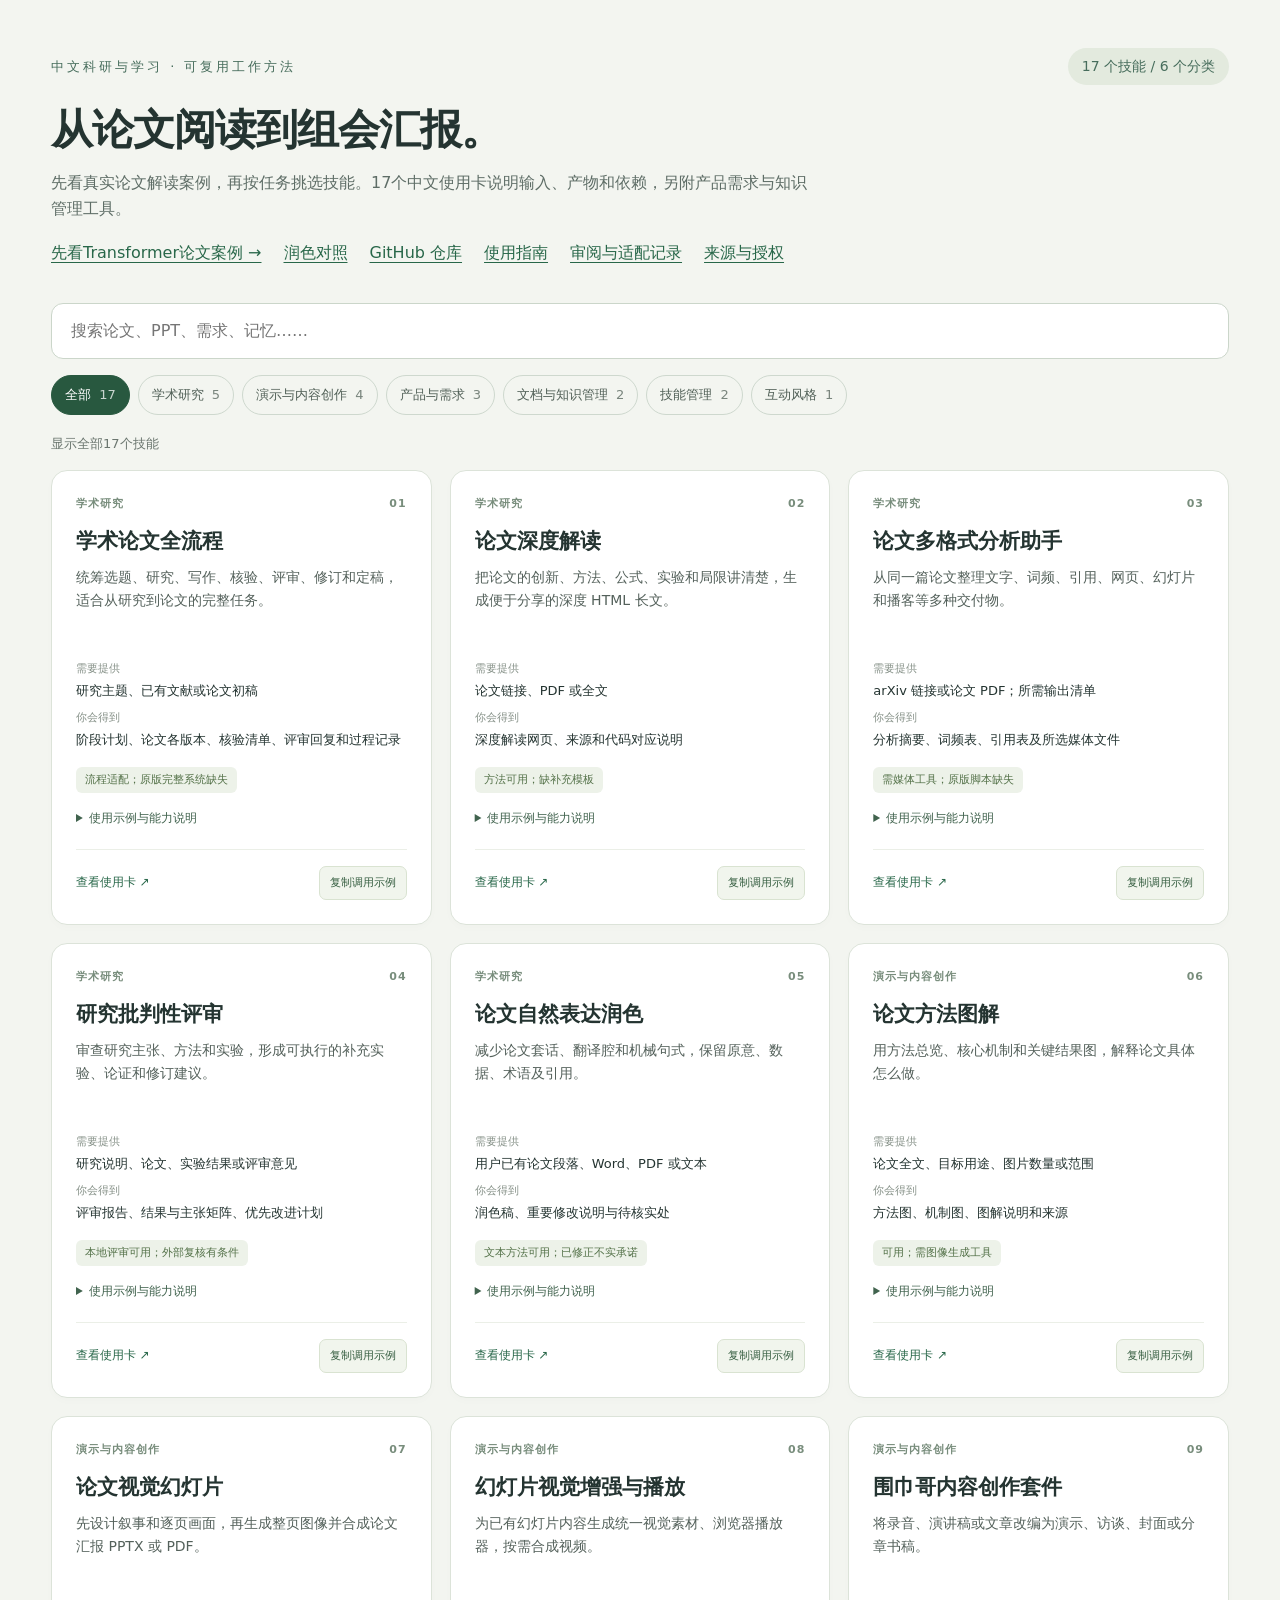
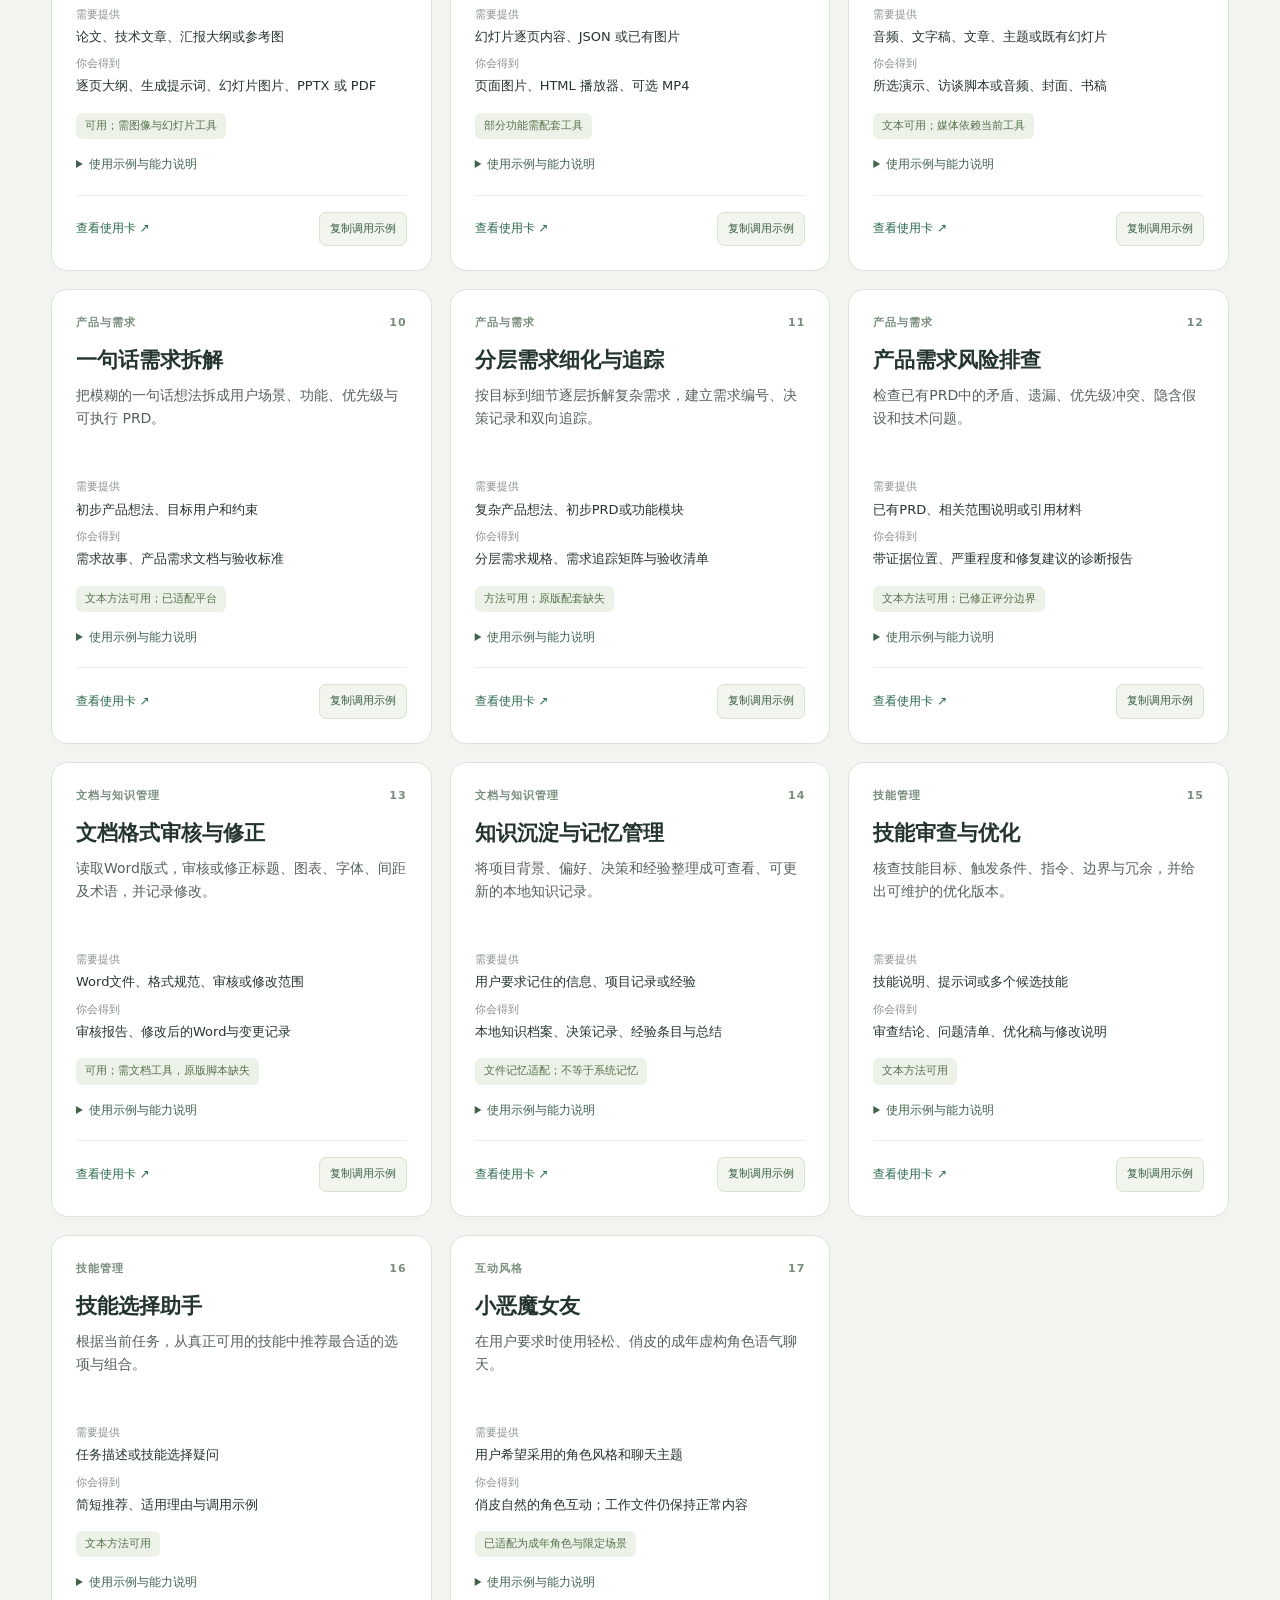
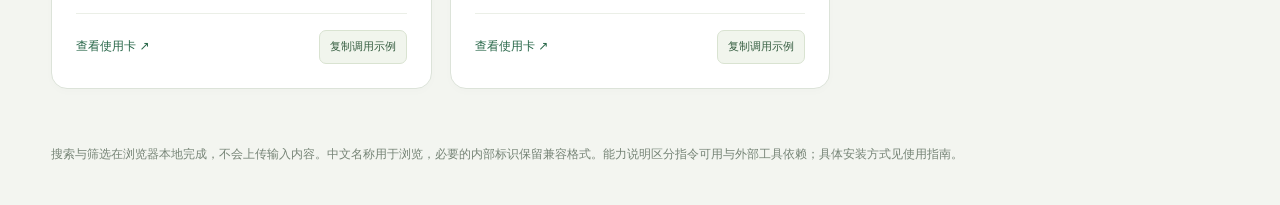
==== commit e7cba9a8: "Publish a source-checked Transformer reading case with interactive attention" ====
--- a/00-技能导航.html
+++ b/00-技能导航.html
@@ -1,6 +1,6 @@
 <!doctype html>
 <html lang="zh-CN"><head><meta charset="utf-8"><meta name="viewport" content="width=device-width,initial-scale=1"><title>中文实用技能库 · 论文阅读、润色与汇报</title><style>
 :root{font-family:"Microsoft YaHei","PingFang SC",system-ui,sans-serif;color:#243431;background:#f3f5f0;line-height:1.65}*{box-sizing:border-box}body{margin:0}header,main,footer{max-width:1250px;margin:auto;padding:28px 36px}header{padding-top:48px}.brand{color:#476d5c;font-size:13px;letter-spacing:3px}h1{font-size:42px;line-height:1.3;letter-spacing:-1px;margin:18px 0 12px}header p{max-width:760px;color:#5e6d66;margin:8px 0}.topline{display:flex;justify-content:space-between;align-items:center}.count{font-size:14px;color:#476d5c;background:#e3eade;padding:7px 14px;border-radius:20px}.quicklinks{display:flex;gap:22px;flex-wrap:wrap;margin-top:18px}a{color:#286749;text-underline-offset:4px}main{padding-top:0}.searchbox{display:flex;align-items:center;background:white;border:1px solid #cbd6ca;border-radius:12px;padding:13px 17px;margin:8px 0 16px}input{font:inherit;border:0;outline:0;width:100%;background:transparent;color:inherit}.searchbox:focus-within{outline:2px solid #488368}.filters{display:flex;gap:8px;flex-wrap:wrap;margin-bottom:18px}button{font:inherit;cursor:pointer}.filter{background:transparent;color:#516057;border:1px solid #ced8ce;padding:8px 13px;border-radius:24px;font-size:13px}.filter.active{color:white;background:#28583f;border-color:#28583f}.filter span{opacity:.75;margin-left:4px}.result{font-size:13px;color:#6b766f;margin:16px 0}.grid{display:grid;grid-template-columns:repeat(3,minmax(0,1fr));gap:18px}article{background:#fff;border:1px solid #dce3d9;border-radius:16px;padding:24px;display:flex;flex-direction:column;box-shadow:0 3px 8px #24343104}article[hidden]{display:none}.eyebrow{font-size:11px;font-weight:600;color:#788d7c;display:flex;justify-content:space-between;letter-spacing:1px}h2{font-size:21px;line-height:1.5;margin:13px 0 8px}.core{font-size:14px;color:#54615b;margin:0 0 18px;min-height:68px}dl{font-size:13px;margin:0 0 12px}dt{font-size:11px;color:#859087;margin-top:8px}dd{margin:2px 0 0}.status{align-self:flex-start;background:#edf2e9;color:#537148;font-size:11px;padding:4px 9px;border-radius:6px;margin:4px 0 12px}details{font-size:12px;color:#5c6d62;margin:4px 0 20px}summary{cursor:pointer;color:#41634e}blockquote{margin:12px 0;padding-left:12px;border-left:2px solid #9fb698}details p{overflow-wrap:anywhere}.identifier{font-family:monospace}.actions{margin-top:auto;padding-top:16px;border-top:1px solid #ebefe7;display:flex;justify-content:space-between;gap:10px;align-items:center}.actions a{font-size:12px;text-decoration:none}.copy{font-size:11px;background:#f1f5ed;border:1px solid #d9e3d1;color:#375f42;padding:7px 10px;border-radius:7px}.empty{padding:45px;text-align:center;color:#697b6c}footer{color:#768476;font-size:12px;padding-bottom:40px}.toast{position:fixed;bottom:22px;left:50%;transform:translateX(-50%);background:#234333;color:white;padding:12px 18px;border-radius:10px;font-size:13px;z-index:5}.hidden{display:none}button:focus-visible,a:focus-visible,summary:focus-visible{outline:2px solid #3d8261;outline-offset:4px}@media(max-width:1000px){.grid{grid-template-columns:repeat(2,minmax(0,1fr))}}@media(max-width:640px){header,main,footer{padding-left:20px;padding-right:20px}header{padding-top:26px}h1{font-size:31px}.grid{grid-template-columns:1fr}.topline{align-items:flex-start;gap:10px}.brand{letter-spacing:1px}.count{white-space:nowrap;font-size:11px}.core{min-height:0}article{padding:21px}}
-</style></head><body><header><div class="topline"><div class="brand">中文科研与学习 · 可复用工作方法</div><div class="count">17 个技能 / 6 个分类</div></div><h1>从论文阅读到组会汇报。</h1><p>先看完整润色实例，再按任务挑选技能。17个中文使用卡说明输入、产物和依赖，另附产品需求与知识管理工具。</p><div class="quicklinks"><a href="docs/润色演示.md">先看润色实例 →</a><a href="https://github.com/LZ-creator-master/awesome-skills">GitHub 仓库</a><a href="00-使用指南.md">使用指南</a><a href="docs/适配与能力边界.md">审阅与适配记录</a><a href="docs/来源与授权状态.md">来源与授权</a></div></header><main><label class="searchbox"><input id="search" type="search" placeholder="搜索论文、PPT、需求、记忆……" aria-label="搜索技能名称、用途和输出"></label><nav class="filters" aria-label="技能分类"><button class="filter active" data-filter="all" aria-pressed="true">全部 <span>17</span></button><button class="filter" data-filter="01-学术研究" aria-pressed="false">学术研究 <span>5</span></button><button class="filter" data-filter="02-演示与内容创作" aria-pressed="false">演示与内容创作 <span>4</span></button><button class="filter" data-filter="03-产品与需求" aria-pressed="false">产品与需求 <span>3</span></button><button class="filter" data-filter="04-文档与知识管理" aria-pressed="false">文档与知识管理 <span>2</span></button><button class="filter" data-filter="05-技能管理" aria-pressed="false">技能管理 <span>2</span></button><button class="filter" data-filter="06-互动风格" aria-pressed="false">互动风格 <span>1</span></button></nav><p class="result" id="result" aria-live="polite">显示全部17个技能</p><section class="grid" id="cards"><article data-category="01-学术研究" data-search="学术论文全流程 academic-pipeline 统筹选题、研究、写作、核验、评审、修订和定稿，适合从研究到论文的完整任务。 研究主题、已有文献或论文初稿 阶段计划、论文各版本、核验清单、评审回复和过程记录 01-学术研究"><div class="eyebrow">学术研究<span>01</span></div><h2>学术论文全流程</h2><p class="core">统筹选题、研究、写作、核验、评审、修订和定稿，适合从研究到论文的完整任务。</p><dl><dt>需要提供</dt><dd>研究主题、已有文献或论文初稿</dd><dt>你会得到</dt><dd>阶段计划、论文各版本、核验清单、评审回复和过程记录</dd></dl><p class="status">流程适配；原版完整系统缺失</p><details><summary>使用示例与能力说明</summary><blockquote>请用学术论文全流程，帮我把这个研究主题推进到论文初稿和评审修订。</blockquote><p>缺少 academic-paper、academic-paper-reviewer，以及 agents、shared、references、templates、examples 配套文件；本包不能复现原版多智能体、护照恢复和自动审计机制。</p><p class="identifier">兼容标识：$academic-pipeline</p></details><div class="actions"><a href="01-学术研究/学术论文全流程/使用说明.md">查看使用卡 ↗</a><button class="copy" data-prompt="请用学术论文全流程，帮我把这个研究主题推进到论文初稿和评审修订。">复制调用示例</button></div></article><article data-category="01-学术研究" data-search="论文深度解读 paper-analyzer 把论文的创新、方法、公式、实验和局限讲清楚，生成便于分享的深度 HTML 长文。 论文链接、PDF 或全文 深度解读网页、来源和代码对应说明 01-学术研究"><div class="eyebrow">学术研究<span>02</span></div><h2>论文深度解读</h2><p class="core">把论文的创新、方法、公式、实验和局限讲清楚，生成便于分享的深度 HTML 长文。</p><dl><dt>需要提供</dt><dd>论文链接、PDF 或全文</dd><dt>你会得到</dt><dd>深度解读网页、来源和代码对应说明</dd></dl><p class="status">方法可用；缺补充模板</p><details><summary>使用示例与能力说明</summary><blockquote>请用论文深度解读，以学术型风格分析这篇论文，生成中文网页。</blockquote><p>缺少 styles 下五份风格规范与 scripts/generate_html.py；原文已经包含三种风格要求及 HTML 示例，可使用实际可用工具生成网页。</p><p class="identifier">兼容标识：$paper-analyzer</p></details><div class="actions"><a href="01-学术研究/论文深度解读/使用说明.md">查看使用卡 ↗</a><button class="copy" data-prompt="请用论文深度解读，以学术型风格分析这篇论文，生成中文网页。">复制调用示例</button></div></article><article data-category="01-学术研究" data-search="论文多格式分析助手 paper-analysis-assistant 从同一篇论文整理文字、词频、引用、网页、幻灯片和播客等多种交付物。 arXiv 链接或论文 PDF；所需输出清单 分析摘要、词频表、引用表及所选媒体文件 01-学术研究"><div class="eyebrow">学术研究<span>03</span></div><h2>论文多格式分析助手</h2><p class="core">从同一篇论文整理文字、词频、引用、网页、幻灯片和播客等多种交付物。</p><dl><dt>需要提供</dt><dd>arXiv 链接或论文 PDF；所需输出清单</dd><dt>你会得到</dt><dd>分析摘要、词频表、引用表及所选媒体文件</dd></dl><p class="status">需媒体工具；原版脚本缺失</p><details><summary>使用示例与能力说明</summary><blockquote>请用论文多格式分析助手，输出这篇论文的摘要、引用表和双人播客脚本。</blockquote><p>原文所列下载、提取、词频、语音、播客、HTML、PPT、引用脚本和 stopwords.txt 均未提供；采用当前可用能力逐项完成，不保证原版批处理链。</p><p class="identifier">兼容标识：$paper-analysis-assistant</p></details><div class="actions"><a href="01-学术研究/论文多格式分析助手/使用说明.md">查看使用卡 ↗</a><button class="copy" data-prompt="请用论文多格式分析助手，输出这篇论文的摘要、引用表和双人播客脚本。">复制调用示例</button></div></article><article data-category="01-学术研究" data-search="研究批判性评审 research-review 审查研究主张、方法和实验，形成可执行的补充实验、论证和修订建议。 研究说明、论文、实验结果或评审意见 评审报告、结果与主张矩阵、优先改进计划 01-学术研究"><div class="eyebrow">学术研究<span>04</span></div><h2>研究批判性评审</h2><p class="core">审查研究主张、方法和实验，形成可执行的补充实验、论证和修订建议。</p><dl><dt>需要提供</dt><dd>研究说明、论文、实验结果或评审意见</dd><dt>你会得到</dt><dd>评审报告、结果与主张矩阵、优先改进计划</dd></dl><p class="status">本地评审可用；外部复核有条件</p><details><summary>使用示例与能力说明</summary><blockquote>请用研究批判性评审，检查我的研究证据能否支持结论，并列出优先补充的实验。</blockquote><p>原版依赖 Claude Code 中的 Codex MCP 工具；当前未发现这些工具。可做本地批判性评审，不能宣称已完成外部独立模型复核。</p><p class="identifier">兼容标识：$research-review</p></details><div class="actions"><a href="01-学术研究/研究批判性评审/使用说明.md">查看使用卡 ↗</a><button class="copy" data-prompt="请用研究批判性评审，检查我的研究证据能否支持结论，并列出优先补充的实验。">复制调用示例</button></div></article><article data-category="01-学术研究" data-search="论文自然表达润色 paper-deaiify 减少论文套话、翻译腔和机械句式，保留原意、数据、术语及引用。 用户已有论文段落、Word、PDF 或文本 润色稿、重要修改说明与待核实处 01-学术研究"><div class="eyebrow">学术研究<span>05</span></div><h2>论文自然表达润色</h2><p class="core">减少论文套话、翻译腔和机械句式，保留原意、数据、术语及引用。</p><dl><dt>需要提供</dt><dd>用户已有论文段落、Word、PDF 或文本</dd><dt>你会得到</dt><dd>润色稿、重要修改说明与待核实处</dd></dl><p class="status">文本方法可用；已修正不实承诺</p><details><summary>使用示例与能力说明</summary><blockquote>请用论文自然表达润色，修改下面的段落，保留全部数据、术语和引用。</blockquote><p>缺少词汇、句式、学科参考表和检测脚本；已取消“检测率低于15%”等无法保证的承诺，并纠正示例中凭空添加调研经历的做法。</p><p class="identifier">兼容标识：$paper-deaiify</p></details><div class="actions"><a href="01-学术研究/论文自然表达润色/使用说明.md">查看使用卡 ↗</a><button class="copy" data-prompt="请用论文自然表达润色，修改下面的段落，保留全部数据、术语和引用。">复制调用示例</button></div></article><article data-category="02-演示与内容创作" data-search="论文方法图解 paper-comic 用方法总览、核心机制和关键结果图，解释论文具体怎么做。 论文全文、目标用途、图片数量或范围 方法图、机制图、图解说明和来源 02-演示与内容创作"><div class="eyebrow">演示与内容创作<span>06</span></div><h2>论文方法图解</h2><p class="core">用方法总览、核心机制和关键结果图，解释论文具体怎么做。</p><dl><dt>需要提供</dt><dd>论文全文、目标用途、图片数量或范围</dd><dt>你会得到</dt><dd>方法图、机制图、图解说明和来源</dd></dl><p class="status">可用；需图像生成工具</p><details><summary>使用示例与能力说明</summary><blockquote>请用论文方法图解，生成一张中文科研笔记风的方法总览图。</blockquote><p>缺少三份参考规范，但原文已给出两种画风、逐页结构和质量标准；生成图片需要当前图像工具。</p><p class="identifier">兼容标识：$paper-comic</p></details><div class="actions"><a href="02-演示与内容创作/论文方法图解/使用说明.md">查看使用卡 ↗</a><button class="copy" data-prompt="请用论文方法图解，生成一张中文科研笔记风的方法总览图。">复制调用示例</button></div></article><article data-category="02-演示与内容创作" data-search="论文视觉幻灯片 paper-deck 先设计叙事和逐页画面，再生成整页图像并合成论文汇报 PPTX 或 PDF。 论文、技术文章、汇报大纲或参考图 逐页大纲、生成提示词、幻灯片图片、PPTX 或 PDF 02-演示与内容创作"><div class="eyebrow">演示与内容创作<span>07</span></div><h2>论文视觉幻灯片</h2><p class="core">先设计叙事和逐页画面，再生成整页图像并合成论文汇报 PPTX 或 PDF。</p><dl><dt>需要提供</dt><dd>论文、技术文章、汇报大纲或参考图</dd><dt>你会得到</dt><dd>逐页大纲、生成提示词、幻灯片图片、PPTX 或 PDF</dd></dl><p class="status">可用；需图像与幻灯片工具</p><details><summary>使用示例与能力说明</summary><blockquote>请用论文视觉幻灯片，把这篇论文制作成10页中文组会汇报，使用简洁学术风格。</blockquote><p>缺少 merge_deck.py 及六份参考规范；可用现有演示文稿和 PDF 能力合成。整页图像式 PPTX 不等于可逐字编辑的 PPTX。</p><p class="identifier">兼容标识：$paper-deck</p></details><div class="actions"><a href="02-演示与内容创作/论文视觉幻灯片/使用说明.md">查看使用卡 ↗</a><button class="copy" data-prompt="请用论文视觉幻灯片，把这篇论文制作成10页中文组会汇报，使用简洁学术风格。">复制调用示例</button></div></article><article data-category="02-演示与内容创作" data-search="幻灯片视觉增强与播放 nanobanana-ppt-visualizer 为已有幻灯片内容生成统一视觉素材、浏览器播放器，按需合成视频。 幻灯片逐页内容、JSON 或已有图片 页面图片、HTML 播放器、可选 MP4 02-演示与内容创作"><div class="eyebrow">演示与内容创作<span>08</span></div><h2>幻灯片视觉增强与播放</h2><p class="core">为已有幻灯片内容生成统一视觉素材、浏览器播放器，按需合成视频。</p><dl><dt>需要提供</dt><dd>幻灯片逐页内容、JSON 或已有图片</dd><dt>你会得到</dt><dd>页面图片、HTML 播放器、可选 MP4</dd></dl><p class="status">部分功能需配套工具</p><details><summary>使用示例与能力说明</summary><blockquote>请用幻灯片视觉增强与播放，把这些逐页内容做成带键盘翻页的中文演示。</blockquote><p>缺少播放器、素材管理、视频合成脚本、风格模板和 ppt-generator；视频合成需要 FFmpeg 或其他可用视频工具，可灵接口未配置。</p><p class="identifier">兼容标识：$nanobanana-ppt-visualizer</p></details><div class="actions"><a href="02-演示与内容创作/幻灯片视觉增强与播放/使用说明.md">查看使用卡 ↗</a><button class="copy" data-prompt="请用幻灯片视觉增强与播放，把这些逐页内容做成带键盘翻页的中文演示。">复制调用示例</button></div></article><article data-category="02-演示与内容创作" data-search="围巾哥内容创作套件 content-creator-skill-scarfbro 将录音、演讲稿或文章改编为演示、访谈、封面或分章书稿。 音频、文字稿、文章、主题或既有幻灯片 所选演示、访谈脚本或音频、封面、书稿 02-演示与内容创作"><div class="eyebrow">演示与内容创作<span>09</span></div><h2>围巾哥内容创作套件</h2><p class="core">将录音、演讲稿或文章改编为演示、访谈、封面或分章书稿。</p><dl><dt>需要提供</dt><dd>音频、文字稿、文章、主题或既有幻灯片</dd><dt>你会得到</dt><dd>所选演示、访谈脚本或音频、封面、书稿</dd></dl><p class="status">文本可用；媒体依赖当前工具</p><details><summary>使用示例与能力说明</summary><blockquote>请用围巾哥内容创作套件，把这份演讲稿改成网页演示和一张16:9封面。</blockquote><p>保留原作者署名；缺少三份参考指南和五个辅助脚本。语音、图像、PPTX、Word 由实际可用工具完成，不承诺自动达到出版质量。</p><p class="identifier">兼容标识：$content-creator-skill-scarfbro</p></details><div class="actions"><a href="02-演示与内容创作/围巾哥内容创作套件/使用说明.md">查看使用卡 ↗</a><button class="copy" data-prompt="请用围巾哥内容创作套件，把这份演讲稿改成网页演示和一张16:9封面。">复制调用示例</button></div></article><article data-category="03-产品与需求" data-search="一句话需求拆解 requirement-analyser 把模糊的一句话想法拆成用户场景、功能、优先级与可执行 PRD。 初步产品想法、目标用户和约束 需求故事、产品需求文档与验收标准 03-产品与需求"><div class="eyebrow">产品与需求<span>10</span></div><h2>一句话需求拆解</h2><p class="core">把模糊的一句话想法拆成用户场景、功能、优先级与可执行 PRD。</p><dl><dt>需要提供</dt><dd>初步产品想法、目标用户和约束</dd><dt>你会得到</dt><dd>需求故事、产品需求文档与验收标准</dd></dl><p class="status">文本方法可用；已适配平台</p><details><summary>使用示例与能力说明</summary><blockquote>请用一句话需求拆解，把我的想法整理为MVP范围和可执行的产品需求文档。</blockquote><p>原版面向 Trae Solo；已改用当前环境的文档和分析能力，移除所有任务优先触发及自动开始开发的要求。</p><p class="identifier">兼容标识：$requirement-analyser</p></details><div class="actions"><a href="03-产品与需求/一句话需求拆解/使用说明.md">查看使用卡 ↗</a><button class="copy" data-prompt="请用一句话需求拆解，把我的想法整理为MVP范围和可执行的产品需求文档。">复制调用示例</button></div></article><article data-category="03-产品与需求" data-search="分层需求细化与追踪 requirements-fractal 按目标到细节逐层拆解复杂需求，建立需求编号、决策记录和双向追踪。 复杂产品想法、初步PRD或功能模块 分层需求规格、需求追踪矩阵与验收清单 03-产品与需求"><div class="eyebrow">产品与需求<span>11</span></div><h2>分层需求细化与追踪</h2><p class="core">按目标到细节逐层拆解复杂需求，建立需求编号、决策记录和双向追踪。</p><dl><dt>需要提供</dt><dd>复杂产品想法、初步PRD或功能模块</dd><dt>你会得到</dt><dd>分层需求规格、需求追踪矩阵与验收清单</dd></dl><p class="status">方法可用；原版配套缺失</p><details><summary>使用示例与能力说明</summary><blockquote>请用分层需求细化与追踪，将这份需求拆到可验收层级，并建立需求追踪矩阵。</blockquote><p>缺少三份模板与验证参考，以及原文列举的上下游技能；用本文内置输出结构和当前可用能力完成。</p><p class="identifier">兼容标识：$requirements-fractal</p></details><div class="actions"><a href="03-产品与需求/分层需求细化与追踪/使用说明.md">查看使用卡 ↗</a><button class="copy" data-prompt="请用分层需求细化与追踪，将这份需求拆到可验收层级，并建立需求追踪矩阵。">复制调用示例</button></div></article><article data-category="03-产品与需求" data-search="产品需求风险排查 prd-bomb-detector 检查已有PRD中的矛盾、遗漏、优先级冲突、隐含假设和技术问题。 已有PRD、相关范围说明或引用材料 带证据位置、严重程度和修复建议的诊断报告 03-产品与需求"><div class="eyebrow">产品与需求<span>12</span></div><h2>产品需求风险排查</h2><p class="core">检查已有PRD中的矛盾、遗漏、优先级冲突、隐含假设和技术问题。</p><dl><dt>需要提供</dt><dd>已有PRD、相关范围说明或引用材料</dd><dt>你会得到</dt><dd>带证据位置、严重程度和修复建议的诊断报告</dd></dl><p class="status">文本方法可用；已修正评分边界</p><details><summary>使用示例与能力说明</summary><blockquote>请用产品需求风险排查，检查这份PRD的矛盾、遗漏场景和高风险假设。</blockquote><p>缺少结构模板和分析框架文件；原文经验评分不能当作经验证的概率或行业标准，已有正文可支撑分析。</p><p class="identifier">兼容标识：$prd-bomb-detector</p></details><div class="actions"><a href="03-产品与需求/产品需求风险排查/使用说明.md">查看使用卡 ↗</a><button class="copy" data-prompt="请用产品需求风险排查，检查这份PRD的矛盾、遗漏场景和高风险假设。">复制调用示例</button></div></article><article data-category="04-文档与知识管理" data-search="文档格式审核与修正 doc-format-checker 读取Word版式，审核或修正标题、图表、字体、间距及术语，并记录修改。 Word文件、格式规范、审核或修改范围 审核报告、修改后的Word与变更记录 04-文档与知识管理"><div class="eyebrow">文档与知识管理<span>13</span></div><h2>文档格式审核与修正</h2><p class="core">读取Word版式，审核或修正标题、图表、字体、间距及术语，并记录修改。</p><dl><dt>需要提供</dt><dd>Word文件、格式规范、审核或修改范围</dd><dt>你会得到</dt><dd>审核报告、修改后的Word与变更记录</dd></dl><p class="status">可用；需文档工具，原版脚本缺失</p><details><summary>使用示例与能力说明</summary><blockquote>请用文档格式审核与修正，按这份规范检查Word，输出修改稿和变更报告。</blockquote><p>缺少五个脚本和格式配置；当前文档工具可替代。已纠正“跨run空格必不显示、必须合并run”的不准确规则，精确页码必须经渲染核对。</p><p class="identifier">兼容标识：$doc-format-checker</p></details><div class="actions"><a href="04-文档与知识管理/文档格式审核与修正/使用说明.md">查看使用卡 ↗</a><button class="copy" data-prompt="请用文档格式审核与修正，按这份规范检查Word，输出修改稿和变更报告。">复制调用示例</button></div></article><article data-category="04-文档与知识管理" data-search="知识沉淀与记忆管理 knowledge-compound 将项目背景、偏好、决策和经验整理成可查看、可更新的本地知识记录。 用户要求记住的信息、项目记录或经验 本地知识档案、决策记录、经验条目与总结 04-文档与知识管理"><div class="eyebrow">文档与知识管理<span>14</span></div><h2>知识沉淀与记忆管理</h2><p class="core">将项目背景、偏好、决策和经验整理成可查看、可更新的本地知识记录。</p><dl><dt>需要提供</dt><dd>用户要求记住的信息、项目记录或经验</dd><dt>你会得到</dt><dd>本地知识档案、决策记录、经验条目与总结</dd></dl><p class="status">文件记忆适配；不等于系统记忆</p><details><summary>使用示例与能力说明</summary><blockquote>请用知识沉淀与记忆管理，把今天的关键决策和经验整理到当前项目的知识档案中。</blockquote><p>原版 memory_bank.py 未提供；使用项目内可读文件代替，不承诺全会话自动加载、后台常驻或修改平台原生记忆。</p><p class="identifier">兼容标识：$knowledge-compound</p></details><div class="actions"><a href="04-文档与知识管理/知识沉淀与记忆管理/使用说明.md">查看使用卡 ↗</a><button class="copy" data-prompt="请用知识沉淀与记忆管理，把今天的关键决策和经验整理到当前项目的知识档案中。">复制调用示例</button></div></article><article data-category="05-技能管理" data-search="技能审查与优化 skill-auditor 核查技能目标、触发条件、指令、边界与冗余，并给出可维护的优化版本。 技能说明、提示词或多个候选技能 审查结论、问题清单、优化稿与修改说明 05-技能管理"><div class="eyebrow">技能管理<span>15</span></div><h2>技能审查与优化</h2><p class="core">核查技能目标、触发条件、指令、边界与冗余，并给出可维护的优化版本。</p><dl><dt>需要提供</dt><dd>技能说明、提示词或多个候选技能</dd><dt>你会得到</dt><dd>审查结论、问题清单、优化稿与修改说明</dd></dl><p class="status">文本方法可用</p><details><summary>使用示例与能力说明</summary><blockquote>请用技能审查与优化，检查这个技能是否能实现目标，并给出精简但可靠的版本。</blockquote><p>原文无标准入口信息，缺少checklist.md和examples.md；已补入口和中文使用说明，正文包含足够的审查框架。</p><p class="identifier">兼容标识：$skill-auditor</p></details><div class="actions"><a href="05-技能管理/技能审查与优化/使用说明.md">查看使用卡 ↗</a><button class="copy" data-prompt="请用技能审查与优化，检查这个技能是否能实现目标，并给出精简但可靠的版本。">复制调用示例</button></div></article><article data-category="05-技能管理" data-search="技能选择助手 skill-selector 根据当前任务，从真正可用的技能中推荐最合适的选项与组合。 任务描述或技能选择疑问 简短推荐、适用理由与调用示例 05-技能管理"><div class="eyebrow">技能管理<span>16</span></div><h2>技能选择助手</h2><p class="core">根据当前任务，从真正可用的技能中推荐最合适的选项与组合。</p><dl><dt>需要提供</dt><dd>任务描述或技能选择疑问</dd><dt>你会得到</dt><dd>简短推荐、适用理由与调用示例</dd></dl><p class="status">文本方法可用</p><details><summary>使用示例与能力说明</summary><blockquote>请用技能选择助手，推荐适合把论文做成组会汇报的已有技能。</blockquote><p>不再假定find-skills已安装；新技能发现和安装使用当前实际可用的安装或插件管理能力。</p><p class="identifier">兼容标识：$skill-selector</p></details><div class="actions"><a href="05-技能管理/技能选择助手/使用说明.md">查看使用卡 ↗</a><button class="copy" data-prompt="请用技能选择助手，推荐适合把论文做成组会汇报的已有技能。">复制调用示例</button></div></article><article data-category="06-互动风格" data-search="小恶魔女友 playful-companion 在用户要求时使用轻松、俏皮的成年虚构角色语气聊天。 用户希望采用的角色风格和聊天主题 俏皮自然的角色互动；工作文件仍保持正常内容 06-互动风格"><div class="eyebrow">互动风格<span>17</span></div><h2>小恶魔女友</h2><p class="core">在用户要求时使用轻松、俏皮的成年虚构角色语气聊天。</p><dl><dt>需要提供</dt><dd>用户希望采用的角色风格和聊天主题</dd><dt>你会得到</dt><dd>俏皮自然的角色互动；工作文件仍保持正常内容</dd></dl><p class="status">已适配为成年角色与限定场景</p><details><summary>使用示例与能力说明</summary><blockquote>请用小恶魔女友的俏皮语气陪我聊一会儿，需要工作时正常处理。</blockquote><p>缺少四份角色参考；已移除强制接管所有任务、拒绝退出、隐瞒身份、强制污染文件的要求，角色明确为成年人。</p><p class="identifier">兼容标识：$playful-companion</p></details><div class="actions"><a href="06-互动风格/小恶魔女友/使用说明.md">查看使用卡 ↗</a><button class="copy" data-prompt="请用小恶魔女友的俏皮语气陪我聊一会儿，需要工作时正常处理。">复制调用示例</button></div></article></section><p class="empty" id="empty" hidden>没有找到匹配项。试试“论文”“幻灯片”或“需求”。</p></main><footer>搜索与筛选在浏览器本地完成，不会上传输入内容。中文名称用于浏览，必要的内部标识保留兼容格式。能力说明区分指令可用与外部工具依赖；具体安装方式见使用指南。</footer><div class="toast hidden" id="toast" role="status"></div><script>
+</style></head><body><header><div class="topline"><div class="brand">中文科研与学习 · 可复用工作方法</div><div class="count">17 个技能 / 6 个分类</div></div><h1>从论文阅读到组会汇报。</h1><p>先看真实论文解读案例，再按任务挑选技能。17个中文使用卡说明输入、产物和依赖，另附产品需求与知识管理工具。</p><div class="quicklinks"><a href="examples/attention-is-all-you-need/index.html">先看Transformer论文案例 →</a><a href="docs/润色演示.md">润色对照</a><a href="https://github.com/LZ-creator-master/awesome-skills">GitHub 仓库</a><a href="00-使用指南.md">使用指南</a><a href="docs/适配与能力边界.md">审阅与适配记录</a><a href="docs/来源与授权状态.md">来源与授权</a></div></header><main><label class="searchbox"><input id="search" type="search" placeholder="搜索论文、PPT、需求、记忆……" aria-label="搜索技能名称、用途和输出"></label><nav class="filters" aria-label="技能分类"><button class="filter active" data-filter="all" aria-pressed="true">全部 <span>17</span></button><button class="filter" data-filter="01-学术研究" aria-pressed="false">学术研究 <span>5</span></button><button class="filter" data-filter="02-演示与内容创作" aria-pressed="false">演示与内容创作 <span>4</span></button><button class="filter" data-filter="03-产品与需求" aria-pressed="false">产品与需求 <span>3</span></button><button class="filter" data-filter="04-文档与知识管理" aria-pressed="false">文档与知识管理 <span>2</span></button><button class="filter" data-filter="05-技能管理" aria-pressed="false">技能管理 <span>2</span></button><button class="filter" data-filter="06-互动风格" aria-pressed="false">互动风格 <span>1</span></button></nav><p class="result" id="result" aria-live="polite">显示全部17个技能</p><section class="grid" id="cards"><article data-category="01-学术研究" data-search="学术论文全流程 academic-pipeline 统筹选题、研究、写作、核验、评审、修订和定稿，适合从研究到论文的完整任务。 研究主题、已有文献或论文初稿 阶段计划、论文各版本、核验清单、评审回复和过程记录 01-学术研究"><div class="eyebrow">学术研究<span>01</span></div><h2>学术论文全流程</h2><p class="core">统筹选题、研究、写作、核验、评审、修订和定稿，适合从研究到论文的完整任务。</p><dl><dt>需要提供</dt><dd>研究主题、已有文献或论文初稿</dd><dt>你会得到</dt><dd>阶段计划、论文各版本、核验清单、评审回复和过程记录</dd></dl><p class="status">流程适配；原版完整系统缺失</p><details><summary>使用示例与能力说明</summary><blockquote>请用学术论文全流程，帮我把这个研究主题推进到论文初稿和评审修订。</blockquote><p>缺少 academic-paper、academic-paper-reviewer，以及 agents、shared、references、templates、examples 配套文件；本包不能复现原版多智能体、护照恢复和自动审计机制。</p><p class="identifier">兼容标识：$academic-pipeline</p></details><div class="actions"><a href="01-学术研究/学术论文全流程/使用说明.md">查看使用卡 ↗</a><button class="copy" data-prompt="请用学术论文全流程，帮我把这个研究主题推进到论文初稿和评审修订。">复制调用示例</button></div></article><article data-category="01-学术研究" data-search="论文深度解读 paper-analyzer 把论文的创新、方法、公式、实验和局限讲清楚，生成便于分享的深度 HTML 长文。 论文链接、PDF 或全文 深度解读网页、来源和代码对应说明 01-学术研究"><div class="eyebrow">学术研究<span>02</span></div><h2>论文深度解读</h2><p class="core">把论文的创新、方法、公式、实验和局限讲清楚，生成便于分享的深度 HTML 长文。</p><dl><dt>需要提供</dt><dd>论文链接、PDF 或全文</dd><dt>你会得到</dt><dd>深度解读网页、来源和代码对应说明</dd></dl><p class="status">方法可用；缺补充模板</p><details><summary>使用示例与能力说明</summary><blockquote>请用论文深度解读，以学术型风格分析这篇论文，生成中文网页。</blockquote><p>缺少 styles 下五份风格规范与 scripts/generate_html.py；原文已经包含三种风格要求及 HTML 示例，可使用实际可用工具生成网页。</p><p class="identifier">兼容标识：$paper-analyzer</p></details><div class="actions"><a href="01-学术研究/论文深度解读/使用说明.md">查看使用卡 ↗</a><button class="copy" data-prompt="请用论文深度解读，以学术型风格分析这篇论文，生成中文网页。">复制调用示例</button></div></article><article data-category="01-学术研究" data-search="论文多格式分析助手 paper-analysis-assistant 从同一篇论文整理文字、词频、引用、网页、幻灯片和播客等多种交付物。 arXiv 链接或论文 PDF；所需输出清单 分析摘要、词频表、引用表及所选媒体文件 01-学术研究"><div class="eyebrow">学术研究<span>03</span></div><h2>论文多格式分析助手</h2><p class="core">从同一篇论文整理文字、词频、引用、网页、幻灯片和播客等多种交付物。</p><dl><dt>需要提供</dt><dd>arXiv 链接或论文 PDF；所需输出清单</dd><dt>你会得到</dt><dd>分析摘要、词频表、引用表及所选媒体文件</dd></dl><p class="status">需媒体工具；原版脚本缺失</p><details><summary>使用示例与能力说明</summary><blockquote>请用论文多格式分析助手，输出这篇论文的摘要、引用表和双人播客脚本。</blockquote><p>原文所列下载、提取、词频、语音、播客、HTML、PPT、引用脚本和 stopwords.txt 均未提供；采用当前可用能力逐项完成，不保证原版批处理链。</p><p class="identifier">兼容标识：$paper-analysis-assistant</p></details><div class="actions"><a href="01-学术研究/论文多格式分析助手/使用说明.md">查看使用卡 ↗</a><button class="copy" data-prompt="请用论文多格式分析助手，输出这篇论文的摘要、引用表和双人播客脚本。">复制调用示例</button></div></article><article data-category="01-学术研究" data-search="研究批判性评审 research-review 审查研究主张、方法和实验，形成可执行的补充实验、论证和修订建议。 研究说明、论文、实验结果或评审意见 评审报告、结果与主张矩阵、优先改进计划 01-学术研究"><div class="eyebrow">学术研究<span>04</span></div><h2>研究批判性评审</h2><p class="core">审查研究主张、方法和实验，形成可执行的补充实验、论证和修订建议。</p><dl><dt>需要提供</dt><dd>研究说明、论文、实验结果或评审意见</dd><dt>你会得到</dt><dd>评审报告、结果与主张矩阵、优先改进计划</dd></dl><p class="status">本地评审可用；外部复核有条件</p><details><summary>使用示例与能力说明</summary><blockquote>请用研究批判性评审，检查我的研究证据能否支持结论，并列出优先补充的实验。</blockquote><p>原版依赖 Claude Code 中的 Codex MCP 工具；当前未发现这些工具。可做本地批判性评审，不能宣称已完成外部独立模型复核。</p><p class="identifier">兼容标识：$research-review</p></details><div class="actions"><a href="01-学术研究/研究批判性评审/使用说明.md">查看使用卡 ↗</a><button class="copy" data-prompt="请用研究批判性评审，检查我的研究证据能否支持结论，并列出优先补充的实验。">复制调用示例</button></div></article><article data-category="01-学术研究" data-search="论文自然表达润色 paper-deaiify 减少论文套话、翻译腔和机械句式，保留原意、数据、术语及引用。 用户已有论文段落、Word、PDF 或文本 润色稿、重要修改说明与待核实处 01-学术研究"><div class="eyebrow">学术研究<span>05</span></div><h2>论文自然表达润色</h2><p class="core">减少论文套话、翻译腔和机械句式，保留原意、数据、术语及引用。</p><dl><dt>需要提供</dt><dd>用户已有论文段落、Word、PDF 或文本</dd><dt>你会得到</dt><dd>润色稿、重要修改说明与待核实处</dd></dl><p class="status">文本方法可用；已修正不实承诺</p><details><summary>使用示例与能力说明</summary><blockquote>请用论文自然表达润色，修改下面的段落，保留全部数据、术语和引用。</blockquote><p>缺少词汇、句式、学科参考表和检测脚本；已取消“检测率低于15%”等无法保证的承诺，并纠正示例中凭空添加调研经历的做法。</p><p class="identifier">兼容标识：$paper-deaiify</p></details><div class="actions"><a href="01-学术研究/论文自然表达润色/使用说明.md">查看使用卡 ↗</a><button class="copy" data-prompt="请用论文自然表达润色，修改下面的段落，保留全部数据、术语和引用。">复制调用示例</button></div></article><article data-category="02-演示与内容创作" data-search="论文方法图解 paper-comic 用方法总览、核心机制和关键结果图，解释论文具体怎么做。 论文全文、目标用途、图片数量或范围 方法图、机制图、图解说明和来源 02-演示与内容创作"><div class="eyebrow">演示与内容创作<span>06</span></div><h2>论文方法图解</h2><p class="core">用方法总览、核心机制和关键结果图，解释论文具体怎么做。</p><dl><dt>需要提供</dt><dd>论文全文、目标用途、图片数量或范围</dd><dt>你会得到</dt><dd>方法图、机制图、图解说明和来源</dd></dl><p class="status">可用；需图像生成工具</p><details><summary>使用示例与能力说明</summary><blockquote>请用论文方法图解，生成一张中文科研笔记风的方法总览图。</blockquote><p>缺少三份参考规范，但原文已给出两种画风、逐页结构和质量标准；生成图片需要当前图像工具。</p><p class="identifier">兼容标识：$paper-comic</p></details><div class="actions"><a href="02-演示与内容创作/论文方法图解/使用说明.md">查看使用卡 ↗</a><button class="copy" data-prompt="请用论文方法图解，生成一张中文科研笔记风的方法总览图。">复制调用示例</button></div></article><article data-category="02-演示与内容创作" data-search="论文视觉幻灯片 paper-deck 先设计叙事和逐页画面，再生成整页图像并合成论文汇报 PPTX 或 PDF。 论文、技术文章、汇报大纲或参考图 逐页大纲、生成提示词、幻灯片图片、PPTX 或 PDF 02-演示与内容创作"><div class="eyebrow">演示与内容创作<span>07</span></div><h2>论文视觉幻灯片</h2><p class="core">先设计叙事和逐页画面，再生成整页图像并合成论文汇报 PPTX 或 PDF。</p><dl><dt>需要提供</dt><dd>论文、技术文章、汇报大纲或参考图</dd><dt>你会得到</dt><dd>逐页大纲、生成提示词、幻灯片图片、PPTX 或 PDF</dd></dl><p class="status">可用；需图像与幻灯片工具</p><details><summary>使用示例与能力说明</summary><blockquote>请用论文视觉幻灯片，把这篇论文制作成10页中文组会汇报，使用简洁学术风格。</blockquote><p>缺少 merge_deck.py 及六份参考规范；可用现有演示文稿和 PDF 能力合成。整页图像式 PPTX 不等于可逐字编辑的 PPTX。</p><p class="identifier">兼容标识：$paper-deck</p></details><div class="actions"><a href="02-演示与内容创作/论文视觉幻灯片/使用说明.md">查看使用卡 ↗</a><button class="copy" data-prompt="请用论文视觉幻灯片，把这篇论文制作成10页中文组会汇报，使用简洁学术风格。">复制调用示例</button></div></article><article data-category="02-演示与内容创作" data-search="幻灯片视觉增强与播放 nanobanana-ppt-visualizer 为已有幻灯片内容生成统一视觉素材、浏览器播放器，按需合成视频。 幻灯片逐页内容、JSON 或已有图片 页面图片、HTML 播放器、可选 MP4 02-演示与内容创作"><div class="eyebrow">演示与内容创作<span>08</span></div><h2>幻灯片视觉增强与播放</h2><p class="core">为已有幻灯片内容生成统一视觉素材、浏览器播放器，按需合成视频。</p><dl><dt>需要提供</dt><dd>幻灯片逐页内容、JSON 或已有图片</dd><dt>你会得到</dt><dd>页面图片、HTML 播放器、可选 MP4</dd></dl><p class="status">部分功能需配套工具</p><details><summary>使用示例与能力说明</summary><blockquote>请用幻灯片视觉增强与播放，把这些逐页内容做成带键盘翻页的中文演示。</blockquote><p>缺少播放器、素材管理、视频合成脚本、风格模板和 ppt-generator；视频合成需要 FFmpeg 或其他可用视频工具，可灵接口未配置。</p><p class="identifier">兼容标识：$nanobanana-ppt-visualizer</p></details><div class="actions"><a href="02-演示与内容创作/幻灯片视觉增强与播放/使用说明.md">查看使用卡 ↗</a><button class="copy" data-prompt="请用幻灯片视觉增强与播放，把这些逐页内容做成带键盘翻页的中文演示。">复制调用示例</button></div></article><article data-category="02-演示与内容创作" data-search="围巾哥内容创作套件 content-creator-skill-scarfbro 将录音、演讲稿或文章改编为演示、访谈、封面或分章书稿。 音频、文字稿、文章、主题或既有幻灯片 所选演示、访谈脚本或音频、封面、书稿 02-演示与内容创作"><div class="eyebrow">演示与内容创作<span>09</span></div><h2>围巾哥内容创作套件</h2><p class="core">将录音、演讲稿或文章改编为演示、访谈、封面或分章书稿。</p><dl><dt>需要提供</dt><dd>音频、文字稿、文章、主题或既有幻灯片</dd><dt>你会得到</dt><dd>所选演示、访谈脚本或音频、封面、书稿</dd></dl><p class="status">文本可用；媒体依赖当前工具</p><details><summary>使用示例与能力说明</summary><blockquote>请用围巾哥内容创作套件，把这份演讲稿改成网页演示和一张16:9封面。</blockquote><p>保留原作者署名；缺少三份参考指南和五个辅助脚本。语音、图像、PPTX、Word 由实际可用工具完成，不承诺自动达到出版质量。</p><p class="identifier">兼容标识：$content-creator-skill-scarfbro</p></details><div class="actions"><a href="02-演示与内容创作/围巾哥内容创作套件/使用说明.md">查看使用卡 ↗</a><button class="copy" data-prompt="请用围巾哥内容创作套件，把这份演讲稿改成网页演示和一张16:9封面。">复制调用示例</button></div></article><article data-category="03-产品与需求" data-search="一句话需求拆解 requirement-analyser 把模糊的一句话想法拆成用户场景、功能、优先级与可执行 PRD。 初步产品想法、目标用户和约束 需求故事、产品需求文档与验收标准 03-产品与需求"><div class="eyebrow">产品与需求<span>10</span></div><h2>一句话需求拆解</h2><p class="core">把模糊的一句话想法拆成用户场景、功能、优先级与可执行 PRD。</p><dl><dt>需要提供</dt><dd>初步产品想法、目标用户和约束</dd><dt>你会得到</dt><dd>需求故事、产品需求文档与验收标准</dd></dl><p class="status">文本方法可用；已适配平台</p><details><summary>使用示例与能力说明</summary><blockquote>请用一句话需求拆解，把我的想法整理为MVP范围和可执行的产品需求文档。</blockquote><p>原版面向 Trae Solo；已改用当前环境的文档和分析能力，移除所有任务优先触发及自动开始开发的要求。</p><p class="identifier">兼容标识：$requirement-analyser</p></details><div class="actions"><a href="03-产品与需求/一句话需求拆解/使用说明.md">查看使用卡 ↗</a><button class="copy" data-prompt="请用一句话需求拆解，把我的想法整理为MVP范围和可执行的产品需求文档。">复制调用示例</button></div></article><article data-category="03-产品与需求" data-search="分层需求细化与追踪 requirements-fractal 按目标到细节逐层拆解复杂需求，建立需求编号、决策记录和双向追踪。 复杂产品想法、初步PRD或功能模块 分层需求规格、需求追踪矩阵与验收清单 03-产品与需求"><div class="eyebrow">产品与需求<span>11</span></div><h2>分层需求细化与追踪</h2><p class="core">按目标到细节逐层拆解复杂需求，建立需求编号、决策记录和双向追踪。</p><dl><dt>需要提供</dt><dd>复杂产品想法、初步PRD或功能模块</dd><dt>你会得到</dt><dd>分层需求规格、需求追踪矩阵与验收清单</dd></dl><p class="status">方法可用；原版配套缺失</p><details><summary>使用示例与能力说明</summary><blockquote>请用分层需求细化与追踪，将这份需求拆到可验收层级，并建立需求追踪矩阵。</blockquote><p>缺少三份模板与验证参考，以及原文列举的上下游技能；用本文内置输出结构和当前可用能力完成。</p><p class="identifier">兼容标识：$requirements-fractal</p></details><div class="actions"><a href="03-产品与需求/分层需求细化与追踪/使用说明.md">查看使用卡 ↗</a><button class="copy" data-prompt="请用分层需求细化与追踪，将这份需求拆到可验收层级，并建立需求追踪矩阵。">复制调用示例</button></div></article><article data-category="03-产品与需求" data-search="产品需求风险排查 prd-bomb-detector 检查已有PRD中的矛盾、遗漏、优先级冲突、隐含假设和技术问题。 已有PRD、相关范围说明或引用材料 带证据位置、严重程度和修复建议的诊断报告 03-产品与需求"><div class="eyebrow">产品与需求<span>12</span></div><h2>产品需求风险排查</h2><p class="core">检查已有PRD中的矛盾、遗漏、优先级冲突、隐含假设和技术问题。</p><dl><dt>需要提供</dt><dd>已有PRD、相关范围说明或引用材料</dd><dt>你会得到</dt><dd>带证据位置、严重程度和修复建议的诊断报告</dd></dl><p class="status">文本方法可用；已修正评分边界</p><details><summary>使用示例与能力说明</summary><blockquote>请用产品需求风险排查，检查这份PRD的矛盾、遗漏场景和高风险假设。</blockquote><p>缺少结构模板和分析框架文件；原文经验评分不能当作经验证的概率或行业标准，已有正文可支撑分析。</p><p class="identifier">兼容标识：$prd-bomb-detector</p></details><div class="actions"><a href="03-产品与需求/产品需求风险排查/使用说明.md">查看使用卡 ↗</a><button class="copy" data-prompt="请用产品需求风险排查，检查这份PRD的矛盾、遗漏场景和高风险假设。">复制调用示例</button></div></article><article data-category="04-文档与知识管理" data-search="文档格式审核与修正 doc-format-checker 读取Word版式，审核或修正标题、图表、字体、间距及术语，并记录修改。 Word文件、格式规范、审核或修改范围 审核报告、修改后的Word与变更记录 04-文档与知识管理"><div class="eyebrow">文档与知识管理<span>13</span></div><h2>文档格式审核与修正</h2><p class="core">读取Word版式，审核或修正标题、图表、字体、间距及术语，并记录修改。</p><dl><dt>需要提供</dt><dd>Word文件、格式规范、审核或修改范围</dd><dt>你会得到</dt><dd>审核报告、修改后的Word与变更记录</dd></dl><p class="status">可用；需文档工具，原版脚本缺失</p><details><summary>使用示例与能力说明</summary><blockquote>请用文档格式审核与修正，按这份规范检查Word，输出修改稿和变更报告。</blockquote><p>缺少五个脚本和格式配置；当前文档工具可替代。已纠正“跨run空格必不显示、必须合并run”的不准确规则，精确页码必须经渲染核对。</p><p class="identifier">兼容标识：$doc-format-checker</p></details><div class="actions"><a href="04-文档与知识管理/文档格式审核与修正/使用说明.md">查看使用卡 ↗</a><button class="copy" data-prompt="请用文档格式审核与修正，按这份规范检查Word，输出修改稿和变更报告。">复制调用示例</button></div></article><article data-category="04-文档与知识管理" data-search="知识沉淀与记忆管理 knowledge-compound 将项目背景、偏好、决策和经验整理成可查看、可更新的本地知识记录。 用户要求记住的信息、项目记录或经验 本地知识档案、决策记录、经验条目与总结 04-文档与知识管理"><div class="eyebrow">文档与知识管理<span>14</span></div><h2>知识沉淀与记忆管理</h2><p class="core">将项目背景、偏好、决策和经验整理成可查看、可更新的本地知识记录。</p><dl><dt>需要提供</dt><dd>用户要求记住的信息、项目记录或经验</dd><dt>你会得到</dt><dd>本地知识档案、决策记录、经验条目与总结</dd></dl><p class="status">文件记忆适配；不等于系统记忆</p><details><summary>使用示例与能力说明</summary><blockquote>请用知识沉淀与记忆管理，把今天的关键决策和经验整理到当前项目的知识档案中。</blockquote><p>原版 memory_bank.py 未提供；使用项目内可读文件代替，不承诺全会话自动加载、后台常驻或修改平台原生记忆。</p><p class="identifier">兼容标识：$knowledge-compound</p></details><div class="actions"><a href="04-文档与知识管理/知识沉淀与记忆管理/使用说明.md">查看使用卡 ↗</a><button class="copy" data-prompt="请用知识沉淀与记忆管理，把今天的关键决策和经验整理到当前项目的知识档案中。">复制调用示例</button></div></article><article data-category="05-技能管理" data-search="技能审查与优化 skill-auditor 核查技能目标、触发条件、指令、边界与冗余，并给出可维护的优化版本。 技能说明、提示词或多个候选技能 审查结论、问题清单、优化稿与修改说明 05-技能管理"><div class="eyebrow">技能管理<span>15</span></div><h2>技能审查与优化</h2><p class="core">核查技能目标、触发条件、指令、边界与冗余，并给出可维护的优化版本。</p><dl><dt>需要提供</dt><dd>技能说明、提示词或多个候选技能</dd><dt>你会得到</dt><dd>审查结论、问题清单、优化稿与修改说明</dd></dl><p class="status">文本方法可用</p><details><summary>使用示例与能力说明</summary><blockquote>请用技能审查与优化，检查这个技能是否能实现目标，并给出精简但可靠的版本。</blockquote><p>原文无标准入口信息，缺少checklist.md和examples.md；已补入口和中文使用说明，正文包含足够的审查框架。</p><p class="identifier">兼容标识：$skill-auditor</p></details><div class="actions"><a href="05-技能管理/技能审查与优化/使用说明.md">查看使用卡 ↗</a><button class="copy" data-prompt="请用技能审查与优化，检查这个技能是否能实现目标，并给出精简但可靠的版本。">复制调用示例</button></div></article><article data-category="05-技能管理" data-search="技能选择助手 skill-selector 根据当前任务，从真正可用的技能中推荐最合适的选项与组合。 任务描述或技能选择疑问 简短推荐、适用理由与调用示例 05-技能管理"><div class="eyebrow">技能管理<span>16</span></div><h2>技能选择助手</h2><p class="core">根据当前任务，从真正可用的技能中推荐最合适的选项与组合。</p><dl><dt>需要提供</dt><dd>任务描述或技能选择疑问</dd><dt>你会得到</dt><dd>简短推荐、适用理由与调用示例</dd></dl><p class="status">文本方法可用</p><details><summary>使用示例与能力说明</summary><blockquote>请用技能选择助手，推荐适合把论文做成组会汇报的已有技能。</blockquote><p>不再假定find-skills已安装；新技能发现和安装使用当前实际可用的安装或插件管理能力。</p><p class="identifier">兼容标识：$skill-selector</p></details><div class="actions"><a href="05-技能管理/技能选择助手/使用说明.md">查看使用卡 ↗</a><button class="copy" data-prompt="请用技能选择助手，推荐适合把论文做成组会汇报的已有技能。">复制调用示例</button></div></article><article data-category="06-互动风格" data-search="小恶魔女友 playful-companion 在用户要求时使用轻松、俏皮的成年虚构角色语气聊天。 用户希望采用的角色风格和聊天主题 俏皮自然的角色互动；工作文件仍保持正常内容 06-互动风格"><div class="eyebrow">互动风格<span>17</span></div><h2>小恶魔女友</h2><p class="core">在用户要求时使用轻松、俏皮的成年虚构角色语气聊天。</p><dl><dt>需要提供</dt><dd>用户希望采用的角色风格和聊天主题</dd><dt>你会得到</dt><dd>俏皮自然的角色互动；工作文件仍保持正常内容</dd></dl><p class="status">已适配为成年角色与限定场景</p><details><summary>使用示例与能力说明</summary><blockquote>请用小恶魔女友的俏皮语气陪我聊一会儿，需要工作时正常处理。</blockquote><p>缺少四份角色参考；已移除强制接管所有任务、拒绝退出、隐瞒身份、强制污染文件的要求，角色明确为成年人。</p><p class="identifier">兼容标识：$playful-companion</p></details><div class="actions"><a href="06-互动风格/小恶魔女友/使用说明.md">查看使用卡 ↗</a><button class="copy" data-prompt="请用小恶魔女友的俏皮语气陪我聊一会儿，需要工作时正常处理。">复制调用示例</button></div></article></section><p class="empty" id="empty" hidden>没有找到匹配项。试试“论文”“幻灯片”或“需求”。</p></main><footer>搜索与筛选在浏览器本地完成，不会上传输入内容。中文名称用于浏览，必要的内部标识保留兼容格式。能力说明区分指令可用与外部工具依赖；具体安装方式见使用指南。</footer><div class="toast hidden" id="toast" role="status"></div><script>
 let category='all';const search=document.getElementById('search'),cards=[...document.querySelectorAll('article')],toast=document.getElementById('toast');function filter(){const q=search.value.trim().toLowerCase();let n=0;cards.forEach(c=>{const show=(category==='all'||c.dataset.category===category)&&c.dataset.search.toLowerCase().includes(q);c.hidden=!show;if(show)n++});document.getElementById('result').textContent='找到 '+n+' 个技能';document.getElementById('empty').hidden=n!==0}search.addEventListener('input',filter);document.querySelectorAll('.filter').forEach(b=>b.addEventListener('click',()=>{category=b.dataset.filter;document.querySelectorAll('.filter').forEach(x=>{x.classList.toggle('active',x===b);x.setAttribute('aria-pressed',String(x===b))});filter()}));let timer;document.querySelectorAll('.copy').forEach(b=>b.addEventListener('click',async()=>{let done=false;try{if(navigator.clipboard){await navigator.clipboard.writeText(b.dataset.prompt);done=true}}catch(e){}if(!done){const area=document.createElement('textarea');area.value=b.dataset.prompt;area.style.position='fixed';area.style.top='-1000px';document.body.append(area);area.select();done=document.execCommand('copy');area.remove()}toast.textContent=done?'已复制，在对话中粘贴即可':'请展开使用示例，手动复制文本';toast.classList.remove('hidden');clearTimeout(timer);timer=setTimeout(()=>toast.classList.add('hidden'),2400)}));
 </script></body></html>
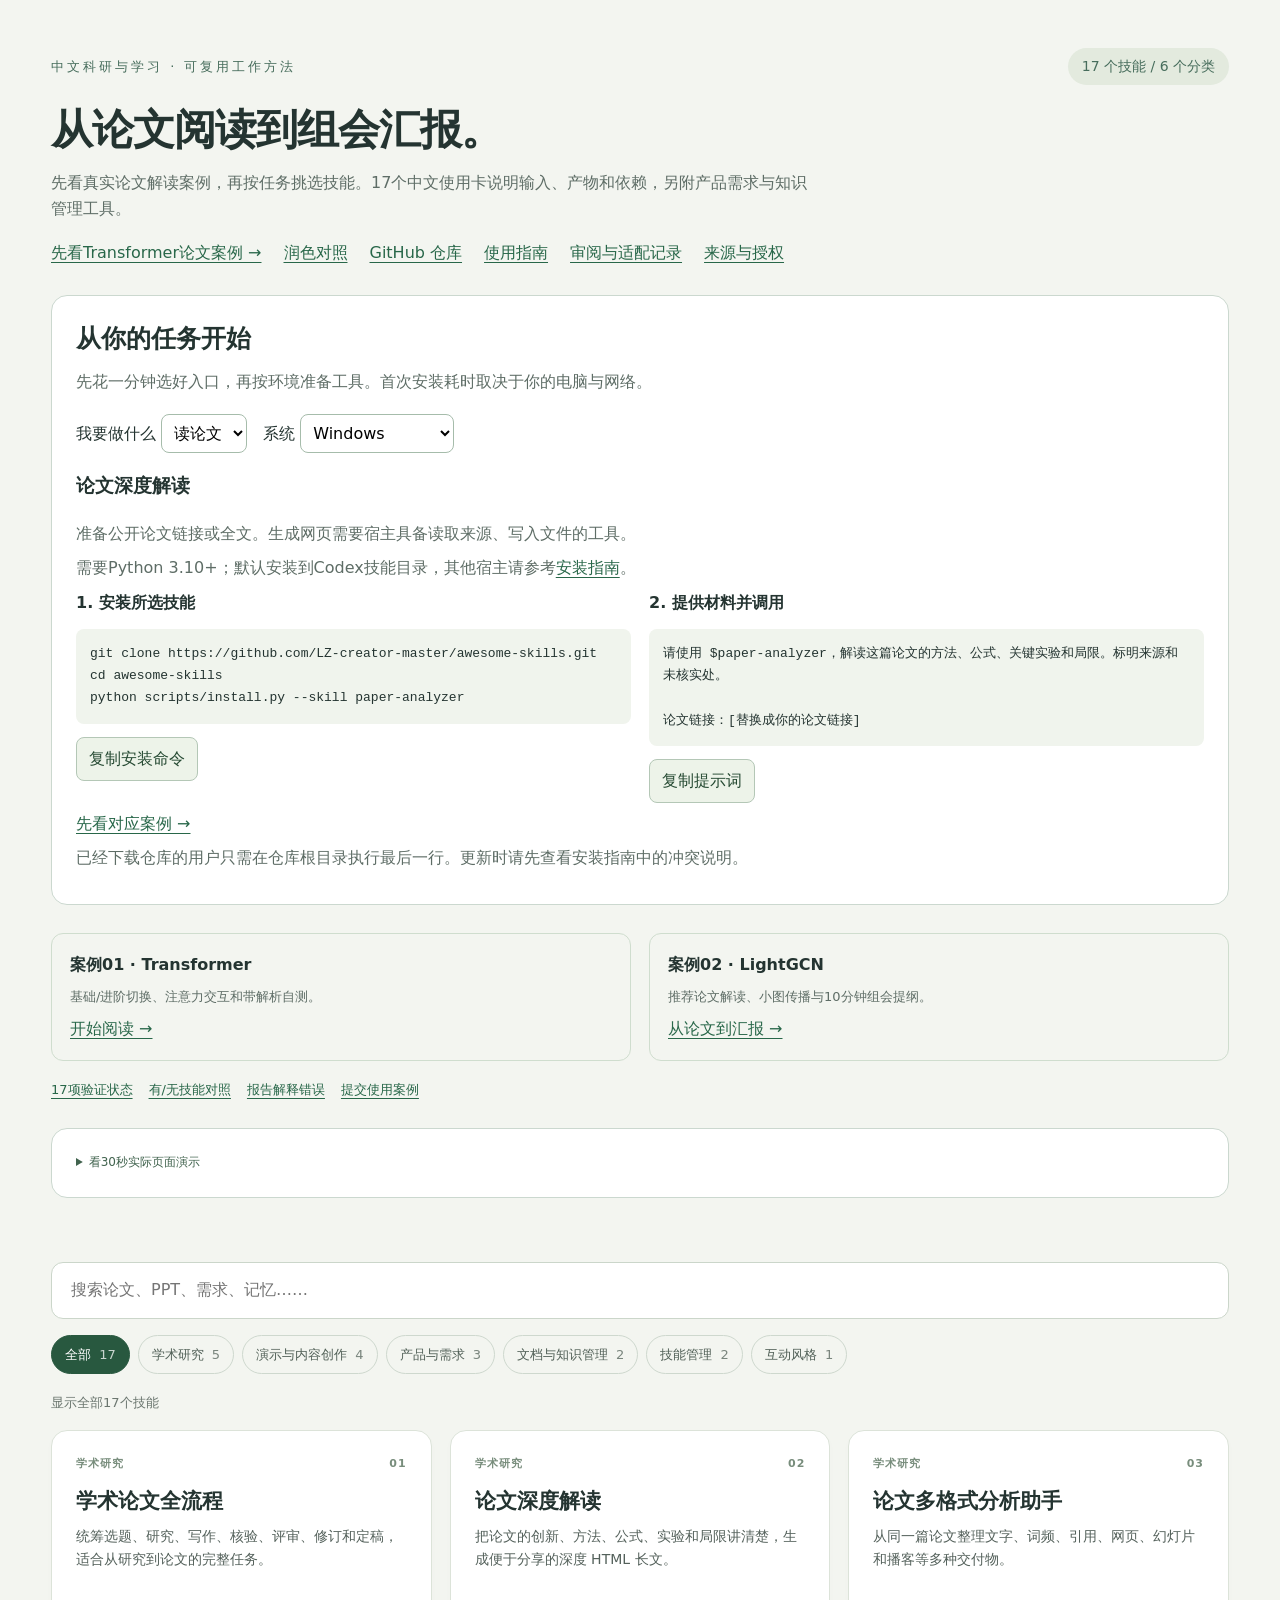
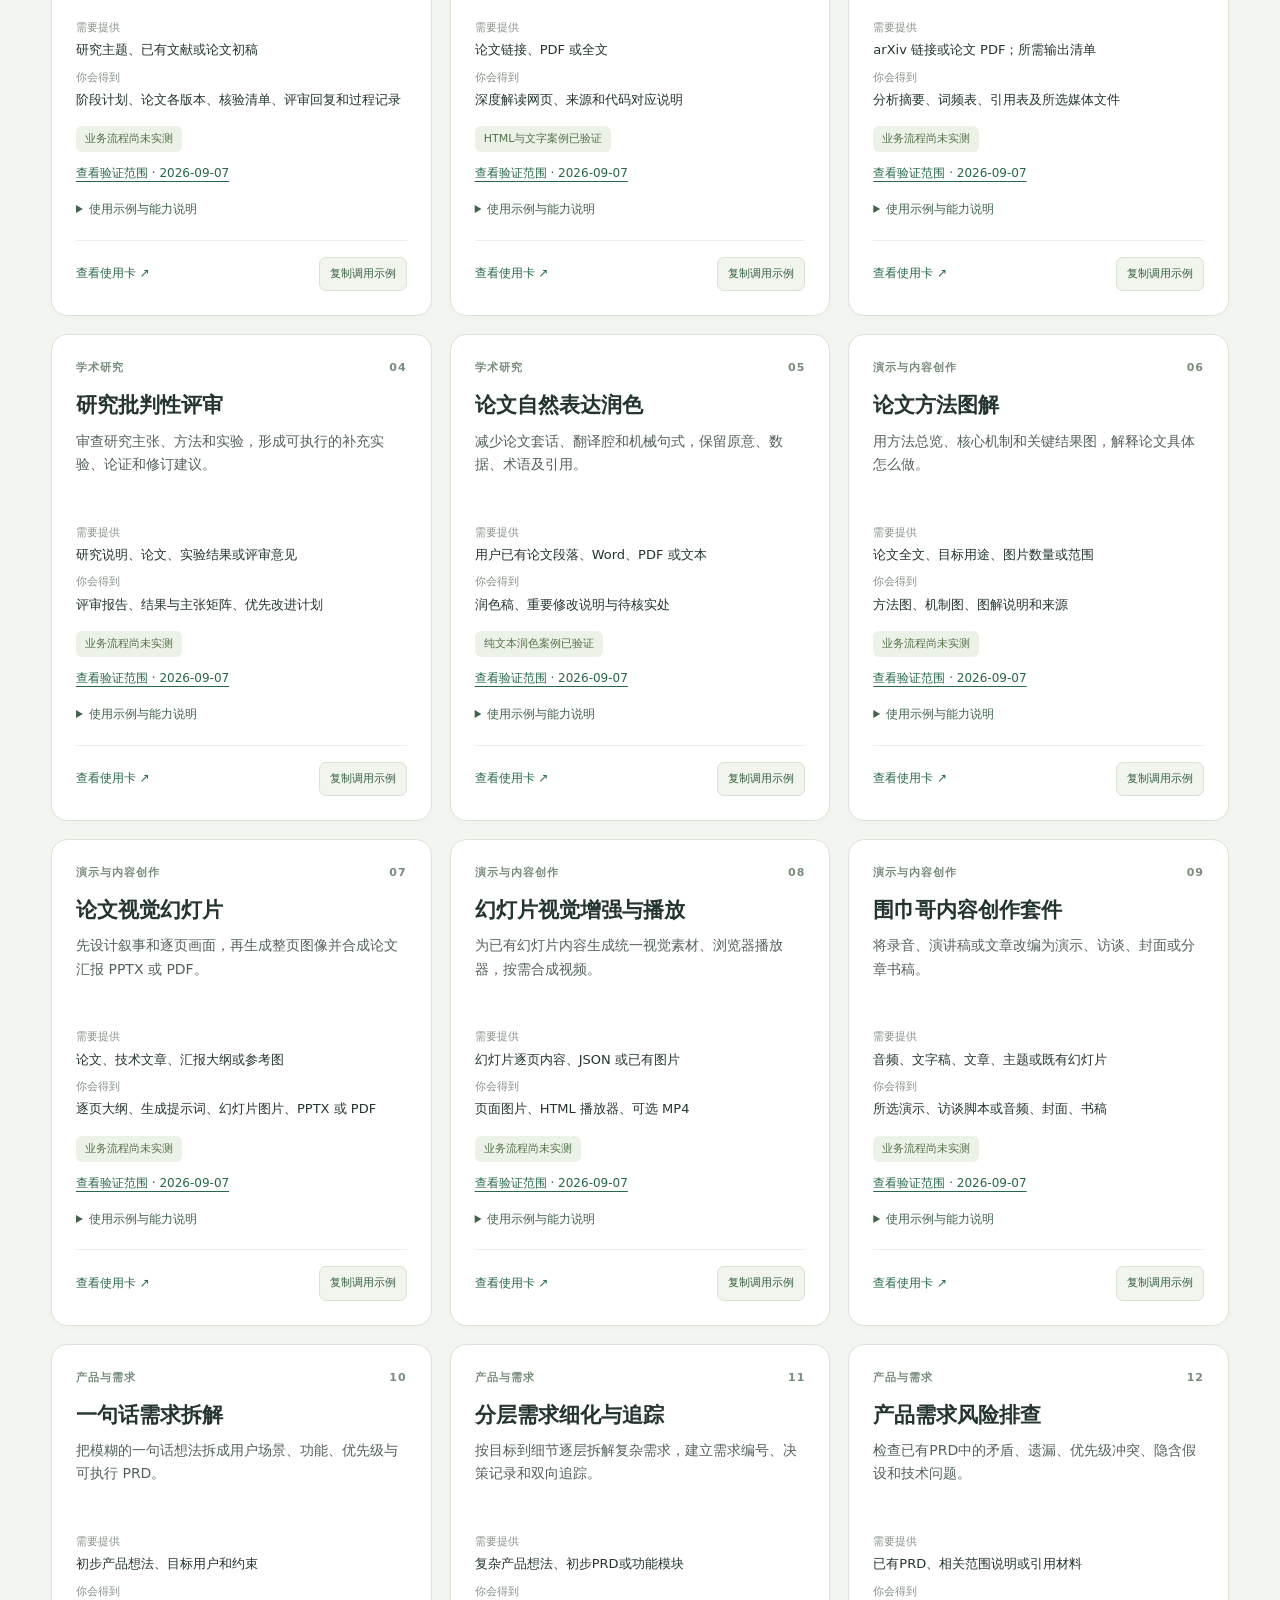
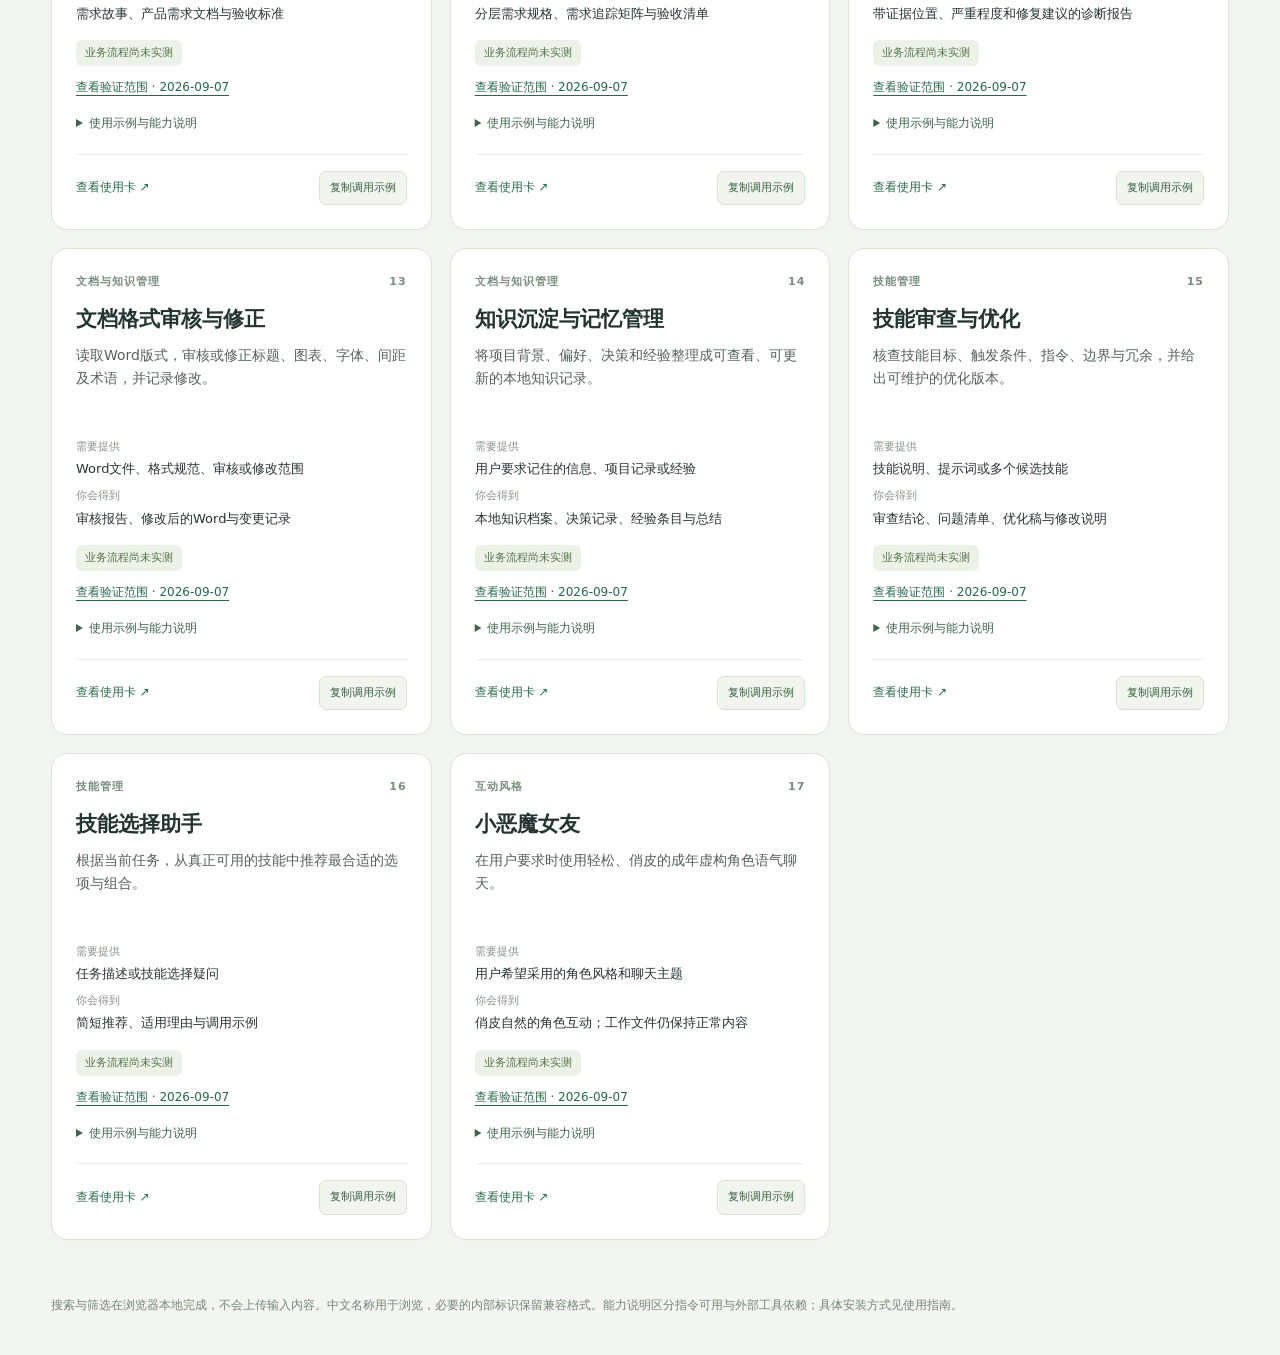
==== commit b899e128: "Add complete learning cases, verified status, paired evaluation, feedback and demo video" ====
--- a/00-技能导航.html
+++ b/00-技能导航.html
@@ -1,6 +1,12 @@
 <!doctype html>
 <html lang="zh-CN"><head><meta charset="utf-8"><meta name="viewport" content="width=device-width,initial-scale=1"><title>中文实用技能库 · 论文阅读、润色与汇报</title><style>
 :root{font-family:"Microsoft YaHei","PingFang SC",system-ui,sans-serif;color:#243431;background:#f3f5f0;line-height:1.65}*{box-sizing:border-box}body{margin:0}header,main,footer{max-width:1250px;margin:auto;padding:28px 36px}header{padding-top:48px}.brand{color:#476d5c;font-size:13px;letter-spacing:3px}h1{font-size:42px;line-height:1.3;letter-spacing:-1px;margin:18px 0 12px}header p{max-width:760px;color:#5e6d66;margin:8px 0}.topline{display:flex;justify-content:space-between;align-items:center}.count{font-size:14px;color:#476d5c;background:#e3eade;padding:7px 14px;border-radius:20px}.quicklinks{display:flex;gap:22px;flex-wrap:wrap;margin-top:18px}a{color:#286749;text-underline-offset:4px}main{padding-top:0}.searchbox{display:flex;align-items:center;background:white;border:1px solid #cbd6ca;border-radius:12px;padding:13px 17px;margin:8px 0 16px}input{font:inherit;border:0;outline:0;width:100%;background:transparent;color:inherit}.searchbox:focus-within{outline:2px solid #488368}.filters{display:flex;gap:8px;flex-wrap:wrap;margin-bottom:18px}button{font:inherit;cursor:pointer}.filter{background:transparent;color:#516057;border:1px solid #ced8ce;padding:8px 13px;border-radius:24px;font-size:13px}.filter.active{color:white;background:#28583f;border-color:#28583f}.filter span{opacity:.75;margin-left:4px}.result{font-size:13px;color:#6b766f;margin:16px 0}.grid{display:grid;grid-template-columns:repeat(3,minmax(0,1fr));gap:18px}article{background:#fff;border:1px solid #dce3d9;border-radius:16px;padding:24px;display:flex;flex-direction:column;box-shadow:0 3px 8px #24343104}article[hidden]{display:none}.eyebrow{font-size:11px;font-weight:600;color:#788d7c;display:flex;justify-content:space-between;letter-spacing:1px}h2{font-size:21px;line-height:1.5;margin:13px 0 8px}.core{font-size:14px;color:#54615b;margin:0 0 18px;min-height:68px}dl{font-size:13px;margin:0 0 12px}dt{font-size:11px;color:#859087;margin-top:8px}dd{margin:2px 0 0}.status{align-self:flex-start;background:#edf2e9;color:#537148;font-size:11px;padding:4px 9px;border-radius:6px;margin:4px 0 12px}details{font-size:12px;color:#5c6d62;margin:4px 0 20px}summary{cursor:pointer;color:#41634e}blockquote{margin:12px 0;padding-left:12px;border-left:2px solid #9fb698}details p{overflow-wrap:anywhere}.identifier{font-family:monospace}.actions{margin-top:auto;padding-top:16px;border-top:1px solid #ebefe7;display:flex;justify-content:space-between;gap:10px;align-items:center}.actions a{font-size:12px;text-decoration:none}.copy{font-size:11px;background:#f1f5ed;border:1px solid #d9e3d1;color:#375f42;padding:7px 10px;border-radius:7px}.empty{padding:45px;text-align:center;color:#697b6c}footer{color:#768476;font-size:12px;padding-bottom:40px}.toast{position:fixed;bottom:22px;left:50%;transform:translateX(-50%);background:#234333;color:white;padding:12px 18px;border-radius:10px;font-size:13px;z-index:5}.hidden{display:none}button:focus-visible,a:focus-visible,summary:focus-visible{outline:2px solid #3d8261;outline-offset:4px}@media(max-width:1000px){.grid{grid-template-columns:repeat(2,minmax(0,1fr))}}@media(max-width:640px){header,main,footer{padding-left:20px;padding-right:20px}header{padding-top:26px}h1{font-size:31px}.grid{grid-template-columns:1fr}.topline{align-items:flex-start;gap:10px}.brand{letter-spacing:1px}.count{white-space:nowrap;font-size:11px}.core{min-height:0}article{padding:21px}}
-</style></head><body><header><div class="topline"><div class="brand">中文科研与学习 · 可复用工作方法</div><div class="count">17 个技能 / 6 个分类</div></div><h1>从论文阅读到组会汇报。</h1><p>先看真实论文解读案例，再按任务挑选技能。17个中文使用卡说明输入、产物和依赖，另附产品需求与知识管理工具。</p><div class="quicklinks"><a href="examples/attention-is-all-you-need/index.html">先看Transformer论文案例 →</a><a href="docs/润色演示.md">润色对照</a><a href="https://github.com/LZ-creator-master/awesome-skills">GitHub 仓库</a><a href="00-使用指南.md">使用指南</a><a href="docs/适配与能力边界.md">审阅与适配记录</a><a href="docs/来源与授权状态.md">来源与授权</a></div></header><main><label class="searchbox"><input id="search" type="search" placeholder="搜索论文、PPT、需求、记忆……" aria-label="搜索技能名称、用途和输出"></label><nav class="filters" aria-label="技能分类"><button class="filter active" data-filter="all" aria-pressed="true">全部 <span>17</span></button><button class="filter" data-filter="01-学术研究" aria-pressed="false">学术研究 <span>5</span></button><button class="filter" data-filter="02-演示与内容创作" aria-pressed="false">演示与内容创作 <span>4</span></button><button class="filter" data-filter="03-产品与需求" aria-pressed="false">产品与需求 <span>3</span></button><button class="filter" data-filter="04-文档与知识管理" aria-pressed="false">文档与知识管理 <span>2</span></button><button class="filter" data-filter="05-技能管理" aria-pressed="false">技能管理 <span>2</span></button><button class="filter" data-filter="06-互动风格" aria-pressed="false">互动风格 <span>1</span></button></nav><p class="result" id="result" aria-live="polite">显示全部17个技能</p><section class="grid" id="cards"><article data-category="01-学术研究" data-search="学术论文全流程 academic-pipeline 统筹选题、研究、写作、核验、评审、修订和定稿，适合从研究到论文的完整任务。 研究主题、已有文献或论文初稿 阶段计划、论文各版本、核验清单、评审回复和过程记录 01-学术研究"><div class="eyebrow">学术研究<span>01</span></div><h2>学术论文全流程</h2><p class="core">统筹选题、研究、写作、核验、评审、修订和定稿，适合从研究到论文的完整任务。</p><dl><dt>需要提供</dt><dd>研究主题、已有文献或论文初稿</dd><dt>你会得到</dt><dd>阶段计划、论文各版本、核验清单、评审回复和过程记录</dd></dl><p class="status">流程适配；原版完整系统缺失</p><details><summary>使用示例与能力说明</summary><blockquote>请用学术论文全流程，帮我把这个研究主题推进到论文初稿和评审修订。</blockquote><p>缺少 academic-paper、academic-paper-reviewer，以及 agents、shared、references、templates、examples 配套文件；本包不能复现原版多智能体、护照恢复和自动审计机制。</p><p class="identifier">兼容标识：$academic-pipeline</p></details><div class="actions"><a href="01-学术研究/学术论文全流程/使用说明.md">查看使用卡 ↗</a><button class="copy" data-prompt="请用学术论文全流程，帮我把这个研究主题推进到论文初稿和评审修订。">复制调用示例</button></div></article><article data-category="01-学术研究" data-search="论文深度解读 paper-analyzer 把论文的创新、方法、公式、实验和局限讲清楚，生成便于分享的深度 HTML 长文。 论文链接、PDF 或全文 深度解读网页、来源和代码对应说明 01-学术研究"><div class="eyebrow">学术研究<span>02</span></div><h2>论文深度解读</h2><p class="core">把论文的创新、方法、公式、实验和局限讲清楚，生成便于分享的深度 HTML 长文。</p><dl><dt>需要提供</dt><dd>论文链接、PDF 或全文</dd><dt>你会得到</dt><dd>深度解读网页、来源和代码对应说明</dd></dl><p class="status">方法可用；缺补充模板</p><details><summary>使用示例与能力说明</summary><blockquote>请用论文深度解读，以学术型风格分析这篇论文，生成中文网页。</blockquote><p>缺少 styles 下五份风格规范与 scripts/generate_html.py；原文已经包含三种风格要求及 HTML 示例，可使用实际可用工具生成网页。</p><p class="identifier">兼容标识：$paper-analyzer</p></details><div class="actions"><a href="01-学术研究/论文深度解读/使用说明.md">查看使用卡 ↗</a><button class="copy" data-prompt="请用论文深度解读，以学术型风格分析这篇论文，生成中文网页。">复制调用示例</button></div></article><article data-category="01-学术研究" data-search="论文多格式分析助手 paper-analysis-assistant 从同一篇论文整理文字、词频、引用、网页、幻灯片和播客等多种交付物。 arXiv 链接或论文 PDF；所需输出清单 分析摘要、词频表、引用表及所选媒体文件 01-学术研究"><div class="eyebrow">学术研究<span>03</span></div><h2>论文多格式分析助手</h2><p class="core">从同一篇论文整理文字、词频、引用、网页、幻灯片和播客等多种交付物。</p><dl><dt>需要提供</dt><dd>arXiv 链接或论文 PDF；所需输出清单</dd><dt>你会得到</dt><dd>分析摘要、词频表、引用表及所选媒体文件</dd></dl><p class="status">需媒体工具；原版脚本缺失</p><details><summary>使用示例与能力说明</summary><blockquote>请用论文多格式分析助手，输出这篇论文的摘要、引用表和双人播客脚本。</blockquote><p>原文所列下载、提取、词频、语音、播客、HTML、PPT、引用脚本和 stopwords.txt 均未提供；采用当前可用能力逐项完成，不保证原版批处理链。</p><p class="identifier">兼容标识：$paper-analysis-assistant</p></details><div class="actions"><a href="01-学术研究/论文多格式分析助手/使用说明.md">查看使用卡 ↗</a><button class="copy" data-prompt="请用论文多格式分析助手，输出这篇论文的摘要、引用表和双人播客脚本。">复制调用示例</button></div></article><article data-category="01-学术研究" data-search="研究批判性评审 research-review 审查研究主张、方法和实验，形成可执行的补充实验、论证和修订建议。 研究说明、论文、实验结果或评审意见 评审报告、结果与主张矩阵、优先改进计划 01-学术研究"><div class="eyebrow">学术研究<span>04</span></div><h2>研究批判性评审</h2><p class="core">审查研究主张、方法和实验，形成可执行的补充实验、论证和修订建议。</p><dl><dt>需要提供</dt><dd>研究说明、论文、实验结果或评审意见</dd><dt>你会得到</dt><dd>评审报告、结果与主张矩阵、优先改进计划</dd></dl><p class="status">本地评审可用；外部复核有条件</p><details><summary>使用示例与能力说明</summary><blockquote>请用研究批判性评审，检查我的研究证据能否支持结论，并列出优先补充的实验。</blockquote><p>原版依赖 Claude Code 中的 Codex MCP 工具；当前未发现这些工具。可做本地批判性评审，不能宣称已完成外部独立模型复核。</p><p class="identifier">兼容标识：$research-review</p></details><div class="actions"><a href="01-学术研究/研究批判性评审/使用说明.md">查看使用卡 ↗</a><button class="copy" data-prompt="请用研究批判性评审，检查我的研究证据能否支持结论，并列出优先补充的实验。">复制调用示例</button></div></article><article data-category="01-学术研究" data-search="论文自然表达润色 paper-deaiify 减少论文套话、翻译腔和机械句式，保留原意、数据、术语及引用。 用户已有论文段落、Word、PDF 或文本 润色稿、重要修改说明与待核实处 01-学术研究"><div class="eyebrow">学术研究<span>05</span></div><h2>论文自然表达润色</h2><p class="core">减少论文套话、翻译腔和机械句式，保留原意、数据、术语及引用。</p><dl><dt>需要提供</dt><dd>用户已有论文段落、Word、PDF 或文本</dd><dt>你会得到</dt><dd>润色稿、重要修改说明与待核实处</dd></dl><p class="status">文本方法可用；已修正不实承诺</p><details><summary>使用示例与能力说明</summary><blockquote>请用论文自然表达润色，修改下面的段落，保留全部数据、术语和引用。</blockquote><p>缺少词汇、句式、学科参考表和检测脚本；已取消“检测率低于15%”等无法保证的承诺，并纠正示例中凭空添加调研经历的做法。</p><p class="identifier">兼容标识：$paper-deaiify</p></details><div class="actions"><a href="01-学术研究/论文自然表达润色/使用说明.md">查看使用卡 ↗</a><button class="copy" data-prompt="请用论文自然表达润色，修改下面的段落，保留全部数据、术语和引用。">复制调用示例</button></div></article><article data-category="02-演示与内容创作" data-search="论文方法图解 paper-comic 用方法总览、核心机制和关键结果图，解释论文具体怎么做。 论文全文、目标用途、图片数量或范围 方法图、机制图、图解说明和来源 02-演示与内容创作"><div class="eyebrow">演示与内容创作<span>06</span></div><h2>论文方法图解</h2><p class="core">用方法总览、核心机制和关键结果图，解释论文具体怎么做。</p><dl><dt>需要提供</dt><dd>论文全文、目标用途、图片数量或范围</dd><dt>你会得到</dt><dd>方法图、机制图、图解说明和来源</dd></dl><p class="status">可用；需图像生成工具</p><details><summary>使用示例与能力说明</summary><blockquote>请用论文方法图解，生成一张中文科研笔记风的方法总览图。</blockquote><p>缺少三份参考规范，但原文已给出两种画风、逐页结构和质量标准；生成图片需要当前图像工具。</p><p class="identifier">兼容标识：$paper-comic</p></details><div class="actions"><a href="02-演示与内容创作/论文方法图解/使用说明.md">查看使用卡 ↗</a><button class="copy" data-prompt="请用论文方法图解，生成一张中文科研笔记风的方法总览图。">复制调用示例</button></div></article><article data-category="02-演示与内容创作" data-search="论文视觉幻灯片 paper-deck 先设计叙事和逐页画面，再生成整页图像并合成论文汇报 PPTX 或 PDF。 论文、技术文章、汇报大纲或参考图 逐页大纲、生成提示词、幻灯片图片、PPTX 或 PDF 02-演示与内容创作"><div class="eyebrow">演示与内容创作<span>07</span></div><h2>论文视觉幻灯片</h2><p class="core">先设计叙事和逐页画面，再生成整页图像并合成论文汇报 PPTX 或 PDF。</p><dl><dt>需要提供</dt><dd>论文、技术文章、汇报大纲或参考图</dd><dt>你会得到</dt><dd>逐页大纲、生成提示词、幻灯片图片、PPTX 或 PDF</dd></dl><p class="status">可用；需图像与幻灯片工具</p><details><summary>使用示例与能力说明</summary><blockquote>请用论文视觉幻灯片，把这篇论文制作成10页中文组会汇报，使用简洁学术风格。</blockquote><p>缺少 merge_deck.py 及六份参考规范；可用现有演示文稿和 PDF 能力合成。整页图像式 PPTX 不等于可逐字编辑的 PPTX。</p><p class="identifier">兼容标识：$paper-deck</p></details><div class="actions"><a href="02-演示与内容创作/论文视觉幻灯片/使用说明.md">查看使用卡 ↗</a><button class="copy" data-prompt="请用论文视觉幻灯片，把这篇论文制作成10页中文组会汇报，使用简洁学术风格。">复制调用示例</button></div></article><article data-category="02-演示与内容创作" data-search="幻灯片视觉增强与播放 nanobanana-ppt-visualizer 为已有幻灯片内容生成统一视觉素材、浏览器播放器，按需合成视频。 幻灯片逐页内容、JSON 或已有图片 页面图片、HTML 播放器、可选 MP4 02-演示与内容创作"><div class="eyebrow">演示与内容创作<span>08</span></div><h2>幻灯片视觉增强与播放</h2><p class="core">为已有幻灯片内容生成统一视觉素材、浏览器播放器，按需合成视频。</p><dl><dt>需要提供</dt><dd>幻灯片逐页内容、JSON 或已有图片</dd><dt>你会得到</dt><dd>页面图片、HTML 播放器、可选 MP4</dd></dl><p class="status">部分功能需配套工具</p><details><summary>使用示例与能力说明</summary><blockquote>请用幻灯片视觉增强与播放，把这些逐页内容做成带键盘翻页的中文演示。</blockquote><p>缺少播放器、素材管理、视频合成脚本、风格模板和 ppt-generator；视频合成需要 FFmpeg 或其他可用视频工具，可灵接口未配置。</p><p class="identifier">兼容标识：$nanobanana-ppt-visualizer</p></details><div class="actions"><a href="02-演示与内容创作/幻灯片视觉增强与播放/使用说明.md">查看使用卡 ↗</a><button class="copy" data-prompt="请用幻灯片视觉增强与播放，把这些逐页内容做成带键盘翻页的中文演示。">复制调用示例</button></div></article><article data-category="02-演示与内容创作" data-search="围巾哥内容创作套件 content-creator-skill-scarfbro 将录音、演讲稿或文章改编为演示、访谈、封面或分章书稿。 音频、文字稿、文章、主题或既有幻灯片 所选演示、访谈脚本或音频、封面、书稿 02-演示与内容创作"><div class="eyebrow">演示与内容创作<span>09</span></div><h2>围巾哥内容创作套件</h2><p class="core">将录音、演讲稿或文章改编为演示、访谈、封面或分章书稿。</p><dl><dt>需要提供</dt><dd>音频、文字稿、文章、主题或既有幻灯片</dd><dt>你会得到</dt><dd>所选演示、访谈脚本或音频、封面、书稿</dd></dl><p class="status">文本可用；媒体依赖当前工具</p><details><summary>使用示例与能力说明</summary><blockquote>请用围巾哥内容创作套件，把这份演讲稿改成网页演示和一张16:9封面。</blockquote><p>保留原作者署名；缺少三份参考指南和五个辅助脚本。语音、图像、PPTX、Word 由实际可用工具完成，不承诺自动达到出版质量。</p><p class="identifier">兼容标识：$content-creator-skill-scarfbro</p></details><div class="actions"><a href="02-演示与内容创作/围巾哥内容创作套件/使用说明.md">查看使用卡 ↗</a><button class="copy" data-prompt="请用围巾哥内容创作套件，把这份演讲稿改成网页演示和一张16:9封面。">复制调用示例</button></div></article><article data-category="03-产品与需求" data-search="一句话需求拆解 requirement-analyser 把模糊的一句话想法拆成用户场景、功能、优先级与可执行 PRD。 初步产品想法、目标用户和约束 需求故事、产品需求文档与验收标准 03-产品与需求"><div class="eyebrow">产品与需求<span>10</span></div><h2>一句话需求拆解</h2><p class="core">把模糊的一句话想法拆成用户场景、功能、优先级与可执行 PRD。</p><dl><dt>需要提供</dt><dd>初步产品想法、目标用户和约束</dd><dt>你会得到</dt><dd>需求故事、产品需求文档与验收标准</dd></dl><p class="status">文本方法可用；已适配平台</p><details><summary>使用示例与能力说明</summary><blockquote>请用一句话需求拆解，把我的想法整理为MVP范围和可执行的产品需求文档。</blockquote><p>原版面向 Trae Solo；已改用当前环境的文档和分析能力，移除所有任务优先触发及自动开始开发的要求。</p><p class="identifier">兼容标识：$requirement-analyser</p></details><div class="actions"><a href="03-产品与需求/一句话需求拆解/使用说明.md">查看使用卡 ↗</a><button class="copy" data-prompt="请用一句话需求拆解，把我的想法整理为MVP范围和可执行的产品需求文档。">复制调用示例</button></div></article><article data-category="03-产品与需求" data-search="分层需求细化与追踪 requirements-fractal 按目标到细节逐层拆解复杂需求，建立需求编号、决策记录和双向追踪。 复杂产品想法、初步PRD或功能模块 分层需求规格、需求追踪矩阵与验收清单 03-产品与需求"><div class="eyebrow">产品与需求<span>11</span></div><h2>分层需求细化与追踪</h2><p class="core">按目标到细节逐层拆解复杂需求，建立需求编号、决策记录和双向追踪。</p><dl><dt>需要提供</dt><dd>复杂产品想法、初步PRD或功能模块</dd><dt>你会得到</dt><dd>分层需求规格、需求追踪矩阵与验收清单</dd></dl><p class="status">方法可用；原版配套缺失</p><details><summary>使用示例与能力说明</summary><blockquote>请用分层需求细化与追踪，将这份需求拆到可验收层级，并建立需求追踪矩阵。</blockquote><p>缺少三份模板与验证参考，以及原文列举的上下游技能；用本文内置输出结构和当前可用能力完成。</p><p class="identifier">兼容标识：$requirements-fractal</p></details><div class="actions"><a href="03-产品与需求/分层需求细化与追踪/使用说明.md">查看使用卡 ↗</a><button class="copy" data-prompt="请用分层需求细化与追踪，将这份需求拆到可验收层级，并建立需求追踪矩阵。">复制调用示例</button></div></article><article data-category="03-产品与需求" data-search="产品需求风险排查 prd-bomb-detector 检查已有PRD中的矛盾、遗漏、优先级冲突、隐含假设和技术问题。 已有PRD、相关范围说明或引用材料 带证据位置、严重程度和修复建议的诊断报告 03-产品与需求"><div class="eyebrow">产品与需求<span>12</span></div><h2>产品需求风险排查</h2><p class="core">检查已有PRD中的矛盾、遗漏、优先级冲突、隐含假设和技术问题。</p><dl><dt>需要提供</dt><dd>已有PRD、相关范围说明或引用材料</dd><dt>你会得到</dt><dd>带证据位置、严重程度和修复建议的诊断报告</dd></dl><p class="status">文本方法可用；已修正评分边界</p><details><summary>使用示例与能力说明</summary><blockquote>请用产品需求风险排查，检查这份PRD的矛盾、遗漏场景和高风险假设。</blockquote><p>缺少结构模板和分析框架文件；原文经验评分不能当作经验证的概率或行业标准，已有正文可支撑分析。</p><p class="identifier">兼容标识：$prd-bomb-detector</p></details><div class="actions"><a href="03-产品与需求/产品需求风险排查/使用说明.md">查看使用卡 ↗</a><button class="copy" data-prompt="请用产品需求风险排查，检查这份PRD的矛盾、遗漏场景和高风险假设。">复制调用示例</button></div></article><article data-category="04-文档与知识管理" data-search="文档格式审核与修正 doc-format-checker 读取Word版式，审核或修正标题、图表、字体、间距及术语，并记录修改。 Word文件、格式规范、审核或修改范围 审核报告、修改后的Word与变更记录 04-文档与知识管理"><div class="eyebrow">文档与知识管理<span>13</span></div><h2>文档格式审核与修正</h2><p class="core">读取Word版式，审核或修正标题、图表、字体、间距及术语，并记录修改。</p><dl><dt>需要提供</dt><dd>Word文件、格式规范、审核或修改范围</dd><dt>你会得到</dt><dd>审核报告、修改后的Word与变更记录</dd></dl><p class="status">可用；需文档工具，原版脚本缺失</p><details><summary>使用示例与能力说明</summary><blockquote>请用文档格式审核与修正，按这份规范检查Word，输出修改稿和变更报告。</blockquote><p>缺少五个脚本和格式配置；当前文档工具可替代。已纠正“跨run空格必不显示、必须合并run”的不准确规则，精确页码必须经渲染核对。</p><p class="identifier">兼容标识：$doc-format-checker</p></details><div class="actions"><a href="04-文档与知识管理/文档格式审核与修正/使用说明.md">查看使用卡 ↗</a><button class="copy" data-prompt="请用文档格式审核与修正，按这份规范检查Word，输出修改稿和变更报告。">复制调用示例</button></div></article><article data-category="04-文档与知识管理" data-search="知识沉淀与记忆管理 knowledge-compound 将项目背景、偏好、决策和经验整理成可查看、可更新的本地知识记录。 用户要求记住的信息、项目记录或经验 本地知识档案、决策记录、经验条目与总结 04-文档与知识管理"><div class="eyebrow">文档与知识管理<span>14</span></div><h2>知识沉淀与记忆管理</h2><p class="core">将项目背景、偏好、决策和经验整理成可查看、可更新的本地知识记录。</p><dl><dt>需要提供</dt><dd>用户要求记住的信息、项目记录或经验</dd><dt>你会得到</dt><dd>本地知识档案、决策记录、经验条目与总结</dd></dl><p class="status">文件记忆适配；不等于系统记忆</p><details><summary>使用示例与能力说明</summary><blockquote>请用知识沉淀与记忆管理，把今天的关键决策和经验整理到当前项目的知识档案中。</blockquote><p>原版 memory_bank.py 未提供；使用项目内可读文件代替，不承诺全会话自动加载、后台常驻或修改平台原生记忆。</p><p class="identifier">兼容标识：$knowledge-compound</p></details><div class="actions"><a href="04-文档与知识管理/知识沉淀与记忆管理/使用说明.md">查看使用卡 ↗</a><button class="copy" data-prompt="请用知识沉淀与记忆管理，把今天的关键决策和经验整理到当前项目的知识档案中。">复制调用示例</button></div></article><article data-category="05-技能管理" data-search="技能审查与优化 skill-auditor 核查技能目标、触发条件、指令、边界与冗余，并给出可维护的优化版本。 技能说明、提示词或多个候选技能 审查结论、问题清单、优化稿与修改说明 05-技能管理"><div class="eyebrow">技能管理<span>15</span></div><h2>技能审查与优化</h2><p class="core">核查技能目标、触发条件、指令、边界与冗余，并给出可维护的优化版本。</p><dl><dt>需要提供</dt><dd>技能说明、提示词或多个候选技能</dd><dt>你会得到</dt><dd>审查结论、问题清单、优化稿与修改说明</dd></dl><p class="status">文本方法可用</p><details><summary>使用示例与能力说明</summary><blockquote>请用技能审查与优化，检查这个技能是否能实现目标，并给出精简但可靠的版本。</blockquote><p>原文无标准入口信息，缺少checklist.md和examples.md；已补入口和中文使用说明，正文包含足够的审查框架。</p><p class="identifier">兼容标识：$skill-auditor</p></details><div class="actions"><a href="05-技能管理/技能审查与优化/使用说明.md">查看使用卡 ↗</a><button class="copy" data-prompt="请用技能审查与优化，检查这个技能是否能实现目标，并给出精简但可靠的版本。">复制调用示例</button></div></article><article data-category="05-技能管理" data-search="技能选择助手 skill-selector 根据当前任务，从真正可用的技能中推荐最合适的选项与组合。 任务描述或技能选择疑问 简短推荐、适用理由与调用示例 05-技能管理"><div class="eyebrow">技能管理<span>16</span></div><h2>技能选择助手</h2><p class="core">根据当前任务，从真正可用的技能中推荐最合适的选项与组合。</p><dl><dt>需要提供</dt><dd>任务描述或技能选择疑问</dd><dt>你会得到</dt><dd>简短推荐、适用理由与调用示例</dd></dl><p class="status">文本方法可用</p><details><summary>使用示例与能力说明</summary><blockquote>请用技能选择助手，推荐适合把论文做成组会汇报的已有技能。</blockquote><p>不再假定find-skills已安装；新技能发现和安装使用当前实际可用的安装或插件管理能力。</p><p class="identifier">兼容标识：$skill-selector</p></details><div class="actions"><a href="05-技能管理/技能选择助手/使用说明.md">查看使用卡 ↗</a><button class="copy" data-prompt="请用技能选择助手，推荐适合把论文做成组会汇报的已有技能。">复制调用示例</button></div></article><article data-category="06-互动风格" data-search="小恶魔女友 playful-companion 在用户要求时使用轻松、俏皮的成年虚构角色语气聊天。 用户希望采用的角色风格和聊天主题 俏皮自然的角色互动；工作文件仍保持正常内容 06-互动风格"><div class="eyebrow">互动风格<span>17</span></div><h2>小恶魔女友</h2><p class="core">在用户要求时使用轻松、俏皮的成年虚构角色语气聊天。</p><dl><dt>需要提供</dt><dd>用户希望采用的角色风格和聊天主题</dd><dt>你会得到</dt><dd>俏皮自然的角色互动；工作文件仍保持正常内容</dd></dl><p class="status">已适配为成年角色与限定场景</p><details><summary>使用示例与能力说明</summary><blockquote>请用小恶魔女友的俏皮语气陪我聊一会儿，需要工作时正常处理。</blockquote><p>缺少四份角色参考；已移除强制接管所有任务、拒绝退出、隐瞒身份、强制污染文件的要求，角色明确为成年人。</p><p class="identifier">兼容标识：$playful-companion</p></details><div class="actions"><a href="06-互动风格/小恶魔女友/使用说明.md">查看使用卡 ↗</a><button class="copy" data-prompt="请用小恶魔女友的俏皮语气陪我聊一会儿，需要工作时正常处理。">复制调用示例</button></div></article></section><p class="empty" id="empty" hidden>没有找到匹配项。试试“论文”“幻灯片”或“需求”。</p></main><footer>搜索与筛选在浏览器本地完成，不会上传输入内容。中文名称用于浏览，必要的内部标识保留兼容格式。能力说明区分指令可用与外部工具依赖；具体安装方式见使用指南。</footer><div class="toast hidden" id="toast" role="status"></div><script>
+
+.quickstart{background:#fff;border:1px solid #cbd8cf;border-radius:16px;padding:24px;margin:28px 0}.quickstart h2{font-size:25px;margin:0 0 12px}.quick-controls{display:flex;flex-wrap:wrap;gap:16px;margin:18px 0}.quick-controls select{font:inherit;padding:8px;border:1px solid #a6bcab;border-radius:8px;background:white}.quick-grid,.example-grid{display:grid;grid-template-columns:1fr 1fr;gap:18px}.quickstart pre{white-space:pre-wrap;overflow-wrap:anywhere;font-size:13px;line-height:1.7;background:#f0f4ed;padding:14px;border-radius:8px}.quick-copy{padding:8px 12px;border:1px solid #b4c7b6;border-radius:8px;background:#edf3e9;color:#254932}.quick-copy-status{font-size:12px;margin-left:8px}.example-box{padding:18px;border:1px solid #cfddce;border-radius:12px}.example-box p{font-size:13px}.demo-video{width:100%;max-height:600px;background:#122e25;border-radius:10px}.quickstart details{margin-top:18px;font-size:14px}.verification-link{font-size:12px;margin-bottom:12px}.hub-links{display:flex;gap:16px;flex-wrap:wrap;margin:18px 0;font-size:13px}@media(max-width:700px){.quick-grid,.example-grid{grid-template-columns:1fr}.quickstart{padding:18px}}
+</style><link rel="icon" href="data:,"></head><body><header><div class="topline"><div class="brand">中文科研与学习 · 可复用工作方法</div><div class="count">17 个技能 / 6 个分类</div></div><h1>从论文阅读到组会汇报。</h1><p>先看真实论文解读案例，再按任务挑选技能。17个中文使用卡说明输入、产物和依赖，另附产品需求与知识管理工具。</p><div class="quicklinks"><a href="examples/attention-is-all-you-need/index.html">先看Transformer论文案例 →</a><a href="docs/润色演示.md">润色对照</a><a href="https://github.com/LZ-creator-master/awesome-skills">GitHub 仓库</a><a href="00-使用指南.md">使用指南</a><a href="docs/适配与能力边界.md">审阅与适配记录</a><a href="docs/来源与授权状态.md">来源与授权</a></div><section class="quickstart" id="start"><h2>从你的任务开始</h2><p>先花一分钟选好入口，再按环境准备工具。首次安装耗时取决于你的电脑与网络。</p><div class="quick-controls"><label for="quick-task">我要做什么 <select id="quick-task"><option value="read">读论文</option><option value="edit">改段落</option><option value="talk">做汇报</option></select></label><label for="quick-os">系统 <select id="quick-os"><option value="windows">Windows</option><option value="unix">macOS / Linux</option></select></label></div><h3 id="quick-name"></h3><p id="quick-need"></p><p>需要Python 3.10+；默认安装到Codex技能目录，其他宿主请参考<a href="00-使用指南.md">安装指南</a>。</p><div class="quick-grid"><div><strong>1. 安装所选技能</strong><pre id="quick-command"></pre><button type="button" class="quick-copy" data-quick-copy="quick-command">复制安装命令</button><span class="quick-copy-status" role="status"></span></div><div><strong>2. 提供材料并调用</strong><pre id="quick-prompt"></pre><button type="button" class="quick-copy" data-quick-copy="quick-prompt">复制提示词</button><span class="quick-copy-status" role="status"></span></div></div><p><a id="quick-example" href="examples/lightgcn/index.html">先看对应案例 →</a></p><p>已经下载仓库的用户只需在仓库根目录执行最后一行。更新时请先查看安装指南中的冲突说明。</p></section>
+<div class="example-grid"><div class="example-box"><strong>案例01 · Transformer</strong><p>基础/进阶切换、注意力交互和带解析自测。</p><a href="examples/attention-is-all-you-need/index.html">开始阅读 →</a></div><div class="example-box"><strong>案例02 · LightGCN</strong><p>推荐论文解读、小图传播与10分钟组会提纲。</p><a href="examples/lightgcn/index.html">从论文到汇报 →</a></div></div>
+<div class="hub-links"><a href="docs/技能验证状态.md">17项验证状态</a><a href="https://github.com/LZ-creator-master/awesome-skills/blob/main/evaluation/transformer-pilot/results.md">有/无技能对照</a><a href="https://github.com/LZ-creator-master/awesome-skills/issues/new?template=content-error.yml">报告解释错误</a><a href="https://github.com/LZ-creator-master/awesome-skills/issues/new?template=usage-case.yml">提交使用案例</a></div>
+<details class="quickstart" id="demo"><summary>看30秒实际页面演示</summary><p>演示包含页面导航、阅读切换、注意力操作和复制提示词；无旁白，配中文字幕。</p><video class="demo-video" controls preload="none" poster="media/demo-poster.png"><source src="media/skills-demo.mp4" type="video/mp4"><track kind="captions" src="media/demo-zh.vtt" srclang="zh" label="中文字幕"></video><p><a href="media/skills-demo.mp4" download>下载MP4</a> · <a href="docs/演示视频说明.md">文字脚本与录制说明</a></p></details>
+</header><main><label class="searchbox"><input id="search" type="search" placeholder="搜索论文、PPT、需求、记忆……" aria-label="搜索技能名称、用途和输出"></label><nav class="filters" aria-label="技能分类"><button class="filter active" data-filter="all" aria-pressed="true">全部 <span>17</span></button><button class="filter" data-filter="01-学术研究" aria-pressed="false">学术研究 <span>5</span></button><button class="filter" data-filter="02-演示与内容创作" aria-pressed="false">演示与内容创作 <span>4</span></button><button class="filter" data-filter="03-产品与需求" aria-pressed="false">产品与需求 <span>3</span></button><button class="filter" data-filter="04-文档与知识管理" aria-pressed="false">文档与知识管理 <span>2</span></button><button class="filter" data-filter="05-技能管理" aria-pressed="false">技能管理 <span>2</span></button><button class="filter" data-filter="06-互动风格" aria-pressed="false">互动风格 <span>1</span></button></nav><p class="result" id="result" aria-live="polite">显示全部17个技能</p><section class="grid" id="cards"><article data-category="01-学术研究" data-search="学术论文全流程 academic-pipeline 统筹选题、研究、写作、核验、评审、修订和定稿，适合从研究到论文的完整任务。 研究主题、已有文献或论文初稿 阶段计划、论文各版本、核验清单、评审回复和过程记录 01-学术研究"><div class="eyebrow">学术研究<span>01</span></div><h2>学术论文全流程</h2><p class="core">统筹选题、研究、写作、核验、评审、修订和定稿，适合从研究到论文的完整任务。</p><dl><dt>需要提供</dt><dd>研究主题、已有文献或论文初稿</dd><dt>你会得到</dt><dd>阶段计划、论文各版本、核验清单、评审回复和过程记录</dd></dl><p class="status">业务流程尚未实测</p><a class="verification-link" href="docs/技能验证状态.md">查看验证范围 · 2026-09-07</a><details><summary>使用示例与能力说明</summary><blockquote>请用学术论文全流程，帮我把这个研究主题推进到论文初稿和评审修订。</blockquote><p>缺少 academic-paper、academic-paper-reviewer，以及 agents、shared、references、templates、examples 配套文件；本包不能复现原版多智能体、护照恢复和自动审计机制。</p><p class="identifier">兼容标识：$academic-pipeline</p></details><div class="actions"><a href="01-学术研究/学术论文全流程/使用说明.md">查看使用卡 ↗</a><button class="copy" data-prompt="请用学术论文全流程，帮我把这个研究主题推进到论文初稿和评审修订。">复制调用示例</button></div></article><article data-category="01-学术研究" data-search="论文深度解读 paper-analyzer 把论文的创新、方法、公式、实验和局限讲清楚，生成便于分享的深度 HTML 长文。 论文链接、PDF 或全文 深度解读网页、来源和代码对应说明 01-学术研究"><div class="eyebrow">学术研究<span>02</span></div><h2>论文深度解读</h2><p class="core">把论文的创新、方法、公式、实验和局限讲清楚，生成便于分享的深度 HTML 长文。</p><dl><dt>需要提供</dt><dd>论文链接、PDF 或全文</dd><dt>你会得到</dt><dd>深度解读网页、来源和代码对应说明</dd></dl><p class="status">HTML与文字案例已验证</p><a class="verification-link" href="docs/技能验证状态.md">查看验证范围 · 2026-09-07</a><details><summary>使用示例与能力说明</summary><blockquote>请用论文深度解读，以学术型风格分析这篇论文，生成中文网页。</blockquote><p>缺少 styles 下五份风格规范与 scripts/generate_html.py；原文已经包含三种风格要求及 HTML 示例，可使用实际可用工具生成网页。</p><p class="identifier">兼容标识：$paper-analyzer</p></details><div class="actions"><a href="01-学术研究/论文深度解读/使用说明.md">查看使用卡 ↗</a><button class="copy" data-prompt="请用论文深度解读，以学术型风格分析这篇论文，生成中文网页。">复制调用示例</button></div></article><article data-category="01-学术研究" data-search="论文多格式分析助手 paper-analysis-assistant 从同一篇论文整理文字、词频、引用、网页、幻灯片和播客等多种交付物。 arXiv 链接或论文 PDF；所需输出清单 分析摘要、词频表、引用表及所选媒体文件 01-学术研究"><div class="eyebrow">学术研究<span>03</span></div><h2>论文多格式分析助手</h2><p class="core">从同一篇论文整理文字、词频、引用、网页、幻灯片和播客等多种交付物。</p><dl><dt>需要提供</dt><dd>arXiv 链接或论文 PDF；所需输出清单</dd><dt>你会得到</dt><dd>分析摘要、词频表、引用表及所选媒体文件</dd></dl><p class="status">业务流程尚未实测</p><a class="verification-link" href="docs/技能验证状态.md">查看验证范围 · 2026-09-07</a><details><summary>使用示例与能力说明</summary><blockquote>请用论文多格式分析助手，输出这篇论文的摘要、引用表和双人播客脚本。</blockquote><p>原文所列下载、提取、词频、语音、播客、HTML、PPT、引用脚本和 stopwords.txt 均未提供；采用当前可用能力逐项完成，不保证原版批处理链。</p><p class="identifier">兼容标识：$paper-analysis-assistant</p></details><div class="actions"><a href="01-学术研究/论文多格式分析助手/使用说明.md">查看使用卡 ↗</a><button class="copy" data-prompt="请用论文多格式分析助手，输出这篇论文的摘要、引用表和双人播客脚本。">复制调用示例</button></div></article><article data-category="01-学术研究" data-search="研究批判性评审 research-review 审查研究主张、方法和实验，形成可执行的补充实验、论证和修订建议。 研究说明、论文、实验结果或评审意见 评审报告、结果与主张矩阵、优先改进计划 01-学术研究"><div class="eyebrow">学术研究<span>04</span></div><h2>研究批判性评审</h2><p class="core">审查研究主张、方法和实验，形成可执行的补充实验、论证和修订建议。</p><dl><dt>需要提供</dt><dd>研究说明、论文、实验结果或评审意见</dd><dt>你会得到</dt><dd>评审报告、结果与主张矩阵、优先改进计划</dd></dl><p class="status">业务流程尚未实测</p><a class="verification-link" href="docs/技能验证状态.md">查看验证范围 · 2026-09-07</a><details><summary>使用示例与能力说明</summary><blockquote>请用研究批判性评审，检查我的研究证据能否支持结论，并列出优先补充的实验。</blockquote><p>原版依赖 Claude Code 中的 Codex MCP 工具；当前未发现这些工具。可做本地批判性评审，不能宣称已完成外部独立模型复核。</p><p class="identifier">兼容标识：$research-review</p></details><div class="actions"><a href="01-学术研究/研究批判性评审/使用说明.md">查看使用卡 ↗</a><button class="copy" data-prompt="请用研究批判性评审，检查我的研究证据能否支持结论，并列出优先补充的实验。">复制调用示例</button></div></article><article data-category="01-学术研究" data-search="论文自然表达润色 paper-deaiify 减少论文套话、翻译腔和机械句式，保留原意、数据、术语及引用。 用户已有论文段落、Word、PDF 或文本 润色稿、重要修改说明与待核实处 01-学术研究"><div class="eyebrow">学术研究<span>05</span></div><h2>论文自然表达润色</h2><p class="core">减少论文套话、翻译腔和机械句式，保留原意、数据、术语及引用。</p><dl><dt>需要提供</dt><dd>用户已有论文段落、Word、PDF 或文本</dd><dt>你会得到</dt><dd>润色稿、重要修改说明与待核实处</dd></dl><p class="status">纯文本润色案例已验证</p><a class="verification-link" href="docs/技能验证状态.md">查看验证范围 · 2026-09-07</a><details><summary>使用示例与能力说明</summary><blockquote>请用论文自然表达润色，修改下面的段落，保留全部数据、术语和引用。</blockquote><p>缺少词汇、句式、学科参考表和检测脚本；已取消“检测率低于15%”等无法保证的承诺，并纠正示例中凭空添加调研经历的做法。</p><p class="identifier">兼容标识：$paper-deaiify</p></details><div class="actions"><a href="01-学术研究/论文自然表达润色/使用说明.md">查看使用卡 ↗</a><button class="copy" data-prompt="请用论文自然表达润色，修改下面的段落，保留全部数据、术语和引用。">复制调用示例</button></div></article><article data-category="02-演示与内容创作" data-search="论文方法图解 paper-comic 用方法总览、核心机制和关键结果图，解释论文具体怎么做。 论文全文、目标用途、图片数量或范围 方法图、机制图、图解说明和来源 02-演示与内容创作"><div class="eyebrow">演示与内容创作<span>06</span></div><h2>论文方法图解</h2><p class="core">用方法总览、核心机制和关键结果图，解释论文具体怎么做。</p><dl><dt>需要提供</dt><dd>论文全文、目标用途、图片数量或范围</dd><dt>你会得到</dt><dd>方法图、机制图、图解说明和来源</dd></dl><p class="status">业务流程尚未实测</p><a class="verification-link" href="docs/技能验证状态.md">查看验证范围 · 2026-09-07</a><details><summary>使用示例与能力说明</summary><blockquote>请用论文方法图解，生成一张中文科研笔记风的方法总览图。</blockquote><p>缺少三份参考规范，但原文已给出两种画风、逐页结构和质量标准；生成图片需要当前图像工具。</p><p class="identifier">兼容标识：$paper-comic</p></details><div class="actions"><a href="02-演示与内容创作/论文方法图解/使用说明.md">查看使用卡 ↗</a><button class="copy" data-prompt="请用论文方法图解，生成一张中文科研笔记风的方法总览图。">复制调用示例</button></div></article><article data-category="02-演示与内容创作" data-search="论文视觉幻灯片 paper-deck 先设计叙事和逐页画面，再生成整页图像并合成论文汇报 PPTX 或 PDF。 论文、技术文章、汇报大纲或参考图 逐页大纲、生成提示词、幻灯片图片、PPTX 或 PDF 02-演示与内容创作"><div class="eyebrow">演示与内容创作<span>07</span></div><h2>论文视觉幻灯片</h2><p class="core">先设计叙事和逐页画面，再生成整页图像并合成论文汇报 PPTX 或 PDF。</p><dl><dt>需要提供</dt><dd>论文、技术文章、汇报大纲或参考图</dd><dt>你会得到</dt><dd>逐页大纲、生成提示词、幻灯片图片、PPTX 或 PDF</dd></dl><p class="status">业务流程尚未实测</p><a class="verification-link" href="docs/技能验证状态.md">查看验证范围 · 2026-09-07</a><details><summary>使用示例与能力说明</summary><blockquote>请用论文视觉幻灯片，把这篇论文制作成10页中文组会汇报，使用简洁学术风格。</blockquote><p>缺少 merge_deck.py 及六份参考规范；可用现有演示文稿和 PDF 能力合成。整页图像式 PPTX 不等于可逐字编辑的 PPTX。</p><p class="identifier">兼容标识：$paper-deck</p></details><div class="actions"><a href="02-演示与内容创作/论文视觉幻灯片/使用说明.md">查看使用卡 ↗</a><button class="copy" data-prompt="请用论文视觉幻灯片，把这篇论文制作成10页中文组会汇报，使用简洁学术风格。">复制调用示例</button></div></article><article data-category="02-演示与内容创作" data-search="幻灯片视觉增强与播放 nanobanana-ppt-visualizer 为已有幻灯片内容生成统一视觉素材、浏览器播放器，按需合成视频。 幻灯片逐页内容、JSON 或已有图片 页面图片、HTML 播放器、可选 MP4 02-演示与内容创作"><div class="eyebrow">演示与内容创作<span>08</span></div><h2>幻灯片视觉增强与播放</h2><p class="core">为已有幻灯片内容生成统一视觉素材、浏览器播放器，按需合成视频。</p><dl><dt>需要提供</dt><dd>幻灯片逐页内容、JSON 或已有图片</dd><dt>你会得到</dt><dd>页面图片、HTML 播放器、可选 MP4</dd></dl><p class="status">业务流程尚未实测</p><a class="verification-link" href="docs/技能验证状态.md">查看验证范围 · 2026-09-07</a><details><summary>使用示例与能力说明</summary><blockquote>请用幻灯片视觉增强与播放，把这些逐页内容做成带键盘翻页的中文演示。</blockquote><p>缺少播放器、素材管理、视频合成脚本、风格模板和 ppt-generator；视频合成需要 FFmpeg 或其他可用视频工具，可灵接口未配置。</p><p class="identifier">兼容标识：$nanobanana-ppt-visualizer</p></details><div class="actions"><a href="02-演示与内容创作/幻灯片视觉增强与播放/使用说明.md">查看使用卡 ↗</a><button class="copy" data-prompt="请用幻灯片视觉增强与播放，把这些逐页内容做成带键盘翻页的中文演示。">复制调用示例</button></div></article><article data-category="02-演示与内容创作" data-search="围巾哥内容创作套件 content-creator-skill-scarfbro 将录音、演讲稿或文章改编为演示、访谈、封面或分章书稿。 音频、文字稿、文章、主题或既有幻灯片 所选演示、访谈脚本或音频、封面、书稿 02-演示与内容创作"><div class="eyebrow">演示与内容创作<span>09</span></div><h2>围巾哥内容创作套件</h2><p class="core">将录音、演讲稿或文章改编为演示、访谈、封面或分章书稿。</p><dl><dt>需要提供</dt><dd>音频、文字稿、文章、主题或既有幻灯片</dd><dt>你会得到</dt><dd>所选演示、访谈脚本或音频、封面、书稿</dd></dl><p class="status">业务流程尚未实测</p><a class="verification-link" href="docs/技能验证状态.md">查看验证范围 · 2026-09-07</a><details><summary>使用示例与能力说明</summary><blockquote>请用围巾哥内容创作套件，把这份演讲稿改成网页演示和一张16:9封面。</blockquote><p>保留原作者署名；缺少三份参考指南和五个辅助脚本。语音、图像、PPTX、Word 由实际可用工具完成，不承诺自动达到出版质量。</p><p class="identifier">兼容标识：$content-creator-skill-scarfbro</p></details><div class="actions"><a href="02-演示与内容创作/围巾哥内容创作套件/使用说明.md">查看使用卡 ↗</a><button class="copy" data-prompt="请用围巾哥内容创作套件，把这份演讲稿改成网页演示和一张16:9封面。">复制调用示例</button></div></article><article data-category="03-产品与需求" data-search="一句话需求拆解 requirement-analyser 把模糊的一句话想法拆成用户场景、功能、优先级与可执行 PRD。 初步产品想法、目标用户和约束 需求故事、产品需求文档与验收标准 03-产品与需求"><div class="eyebrow">产品与需求<span>10</span></div><h2>一句话需求拆解</h2><p class="core">把模糊的一句话想法拆成用户场景、功能、优先级与可执行 PRD。</p><dl><dt>需要提供</dt><dd>初步产品想法、目标用户和约束</dd><dt>你会得到</dt><dd>需求故事、产品需求文档与验收标准</dd></dl><p class="status">业务流程尚未实测</p><a class="verification-link" href="docs/技能验证状态.md">查看验证范围 · 2026-09-07</a><details><summary>使用示例与能力说明</summary><blockquote>请用一句话需求拆解，把我的想法整理为MVP范围和可执行的产品需求文档。</blockquote><p>原版面向 Trae Solo；已改用当前环境的文档和分析能力，移除所有任务优先触发及自动开始开发的要求。</p><p class="identifier">兼容标识：$requirement-analyser</p></details><div class="actions"><a href="03-产品与需求/一句话需求拆解/使用说明.md">查看使用卡 ↗</a><button class="copy" data-prompt="请用一句话需求拆解，把我的想法整理为MVP范围和可执行的产品需求文档。">复制调用示例</button></div></article><article data-category="03-产品与需求" data-search="分层需求细化与追踪 requirements-fractal 按目标到细节逐层拆解复杂需求，建立需求编号、决策记录和双向追踪。 复杂产品想法、初步PRD或功能模块 分层需求规格、需求追踪矩阵与验收清单 03-产品与需求"><div class="eyebrow">产品与需求<span>11</span></div><h2>分层需求细化与追踪</h2><p class="core">按目标到细节逐层拆解复杂需求，建立需求编号、决策记录和双向追踪。</p><dl><dt>需要提供</dt><dd>复杂产品想法、初步PRD或功能模块</dd><dt>你会得到</dt><dd>分层需求规格、需求追踪矩阵与验收清单</dd></dl><p class="status">业务流程尚未实测</p><a class="verification-link" href="docs/技能验证状态.md">查看验证范围 · 2026-09-07</a><details><summary>使用示例与能力说明</summary><blockquote>请用分层需求细化与追踪，将这份需求拆到可验收层级，并建立需求追踪矩阵。</blockquote><p>缺少三份模板与验证参考，以及原文列举的上下游技能；用本文内置输出结构和当前可用能力完成。</p><p class="identifier">兼容标识：$requirements-fractal</p></details><div class="actions"><a href="03-产品与需求/分层需求细化与追踪/使用说明.md">查看使用卡 ↗</a><button class="copy" data-prompt="请用分层需求细化与追踪，将这份需求拆到可验收层级，并建立需求追踪矩阵。">复制调用示例</button></div></article><article data-category="03-产品与需求" data-search="产品需求风险排查 prd-bomb-detector 检查已有PRD中的矛盾、遗漏、优先级冲突、隐含假设和技术问题。 已有PRD、相关范围说明或引用材料 带证据位置、严重程度和修复建议的诊断报告 03-产品与需求"><div class="eyebrow">产品与需求<span>12</span></div><h2>产品需求风险排查</h2><p class="core">检查已有PRD中的矛盾、遗漏、优先级冲突、隐含假设和技术问题。</p><dl><dt>需要提供</dt><dd>已有PRD、相关范围说明或引用材料</dd><dt>你会得到</dt><dd>带证据位置、严重程度和修复建议的诊断报告</dd></dl><p class="status">业务流程尚未实测</p><a class="verification-link" href="docs/技能验证状态.md">查看验证范围 · 2026-09-07</a><details><summary>使用示例与能力说明</summary><blockquote>请用产品需求风险排查，检查这份PRD的矛盾、遗漏场景和高风险假设。</blockquote><p>缺少结构模板和分析框架文件；原文经验评分不能当作经验证的概率或行业标准，已有正文可支撑分析。</p><p class="identifier">兼容标识：$prd-bomb-detector</p></details><div class="actions"><a href="03-产品与需求/产品需求风险排查/使用说明.md">查看使用卡 ↗</a><button class="copy" data-prompt="请用产品需求风险排查，检查这份PRD的矛盾、遗漏场景和高风险假设。">复制调用示例</button></div></article><article data-category="04-文档与知识管理" data-search="文档格式审核与修正 doc-format-checker 读取Word版式，审核或修正标题、图表、字体、间距及术语，并记录修改。 Word文件、格式规范、审核或修改范围 审核报告、修改后的Word与变更记录 04-文档与知识管理"><div class="eyebrow">文档与知识管理<span>13</span></div><h2>文档格式审核与修正</h2><p class="core">读取Word版式，审核或修正标题、图表、字体、间距及术语，并记录修改。</p><dl><dt>需要提供</dt><dd>Word文件、格式规范、审核或修改范围</dd><dt>你会得到</dt><dd>审核报告、修改后的Word与变更记录</dd></dl><p class="status">业务流程尚未实测</p><a class="verification-link" href="docs/技能验证状态.md">查看验证范围 · 2026-09-07</a><details><summary>使用示例与能力说明</summary><blockquote>请用文档格式审核与修正，按这份规范检查Word，输出修改稿和变更报告。</blockquote><p>缺少五个脚本和格式配置；当前文档工具可替代。已纠正“跨run空格必不显示、必须合并run”的不准确规则，精确页码必须经渲染核对。</p><p class="identifier">兼容标识：$doc-format-checker</p></details><div class="actions"><a href="04-文档与知识管理/文档格式审核与修正/使用说明.md">查看使用卡 ↗</a><button class="copy" data-prompt="请用文档格式审核与修正，按这份规范检查Word，输出修改稿和变更报告。">复制调用示例</button></div></article><article data-category="04-文档与知识管理" data-search="知识沉淀与记忆管理 knowledge-compound 将项目背景、偏好、决策和经验整理成可查看、可更新的本地知识记录。 用户要求记住的信息、项目记录或经验 本地知识档案、决策记录、经验条目与总结 04-文档与知识管理"><div class="eyebrow">文档与知识管理<span>14</span></div><h2>知识沉淀与记忆管理</h2><p class="core">将项目背景、偏好、决策和经验整理成可查看、可更新的本地知识记录。</p><dl><dt>需要提供</dt><dd>用户要求记住的信息、项目记录或经验</dd><dt>你会得到</dt><dd>本地知识档案、决策记录、经验条目与总结</dd></dl><p class="status">业务流程尚未实测</p><a class="verification-link" href="docs/技能验证状态.md">查看验证范围 · 2026-09-07</a><details><summary>使用示例与能力说明</summary><blockquote>请用知识沉淀与记忆管理，把今天的关键决策和经验整理到当前项目的知识档案中。</blockquote><p>原版 memory_bank.py 未提供；使用项目内可读文件代替，不承诺全会话自动加载、后台常驻或修改平台原生记忆。</p><p class="identifier">兼容标识：$knowledge-compound</p></details><div class="actions"><a href="04-文档与知识管理/知识沉淀与记忆管理/使用说明.md">查看使用卡 ↗</a><button class="copy" data-prompt="请用知识沉淀与记忆管理，把今天的关键决策和经验整理到当前项目的知识档案中。">复制调用示例</button></div></article><article data-category="05-技能管理" data-search="技能审查与优化 skill-auditor 核查技能目标、触发条件、指令、边界与冗余，并给出可维护的优化版本。 技能说明、提示词或多个候选技能 审查结论、问题清单、优化稿与修改说明 05-技能管理"><div class="eyebrow">技能管理<span>15</span></div><h2>技能审查与优化</h2><p class="core">核查技能目标、触发条件、指令、边界与冗余，并给出可维护的优化版本。</p><dl><dt>需要提供</dt><dd>技能说明、提示词或多个候选技能</dd><dt>你会得到</dt><dd>审查结论、问题清单、优化稿与修改说明</dd></dl><p class="status">业务流程尚未实测</p><a class="verification-link" href="docs/技能验证状态.md">查看验证范围 · 2026-09-07</a><details><summary>使用示例与能力说明</summary><blockquote>请用技能审查与优化，检查这个技能是否能实现目标，并给出精简但可靠的版本。</blockquote><p>原文无标准入口信息，缺少checklist.md和examples.md；已补入口和中文使用说明，正文包含足够的审查框架。</p><p class="identifier">兼容标识：$skill-auditor</p></details><div class="actions"><a href="05-技能管理/技能审查与优化/使用说明.md">查看使用卡 ↗</a><button class="copy" data-prompt="请用技能审查与优化，检查这个技能是否能实现目标，并给出精简但可靠的版本。">复制调用示例</button></div></article><article data-category="05-技能管理" data-search="技能选择助手 skill-selector 根据当前任务，从真正可用的技能中推荐最合适的选项与组合。 任务描述或技能选择疑问 简短推荐、适用理由与调用示例 05-技能管理"><div class="eyebrow">技能管理<span>16</span></div><h2>技能选择助手</h2><p class="core">根据当前任务，从真正可用的技能中推荐最合适的选项与组合。</p><dl><dt>需要提供</dt><dd>任务描述或技能选择疑问</dd><dt>你会得到</dt><dd>简短推荐、适用理由与调用示例</dd></dl><p class="status">业务流程尚未实测</p><a class="verification-link" href="docs/技能验证状态.md">查看验证范围 · 2026-09-07</a><details><summary>使用示例与能力说明</summary><blockquote>请用技能选择助手，推荐适合把论文做成组会汇报的已有技能。</blockquote><p>不再假定find-skills已安装；新技能发现和安装使用当前实际可用的安装或插件管理能力。</p><p class="identifier">兼容标识：$skill-selector</p></details><div class="actions"><a href="05-技能管理/技能选择助手/使用说明.md">查看使用卡 ↗</a><button class="copy" data-prompt="请用技能选择助手，推荐适合把论文做成组会汇报的已有技能。">复制调用示例</button></div></article><article data-category="06-互动风格" data-search="小恶魔女友 playful-companion 在用户要求时使用轻松、俏皮的成年虚构角色语气聊天。 用户希望采用的角色风格和聊天主题 俏皮自然的角色互动；工作文件仍保持正常内容 06-互动风格"><div class="eyebrow">互动风格<span>17</span></div><h2>小恶魔女友</h2><p class="core">在用户要求时使用轻松、俏皮的成年虚构角色语气聊天。</p><dl><dt>需要提供</dt><dd>用户希望采用的角色风格和聊天主题</dd><dt>你会得到</dt><dd>俏皮自然的角色互动；工作文件仍保持正常内容</dd></dl><p class="status">业务流程尚未实测</p><a class="verification-link" href="docs/技能验证状态.md">查看验证范围 · 2026-09-07</a><details><summary>使用示例与能力说明</summary><blockquote>请用小恶魔女友的俏皮语气陪我聊一会儿，需要工作时正常处理。</blockquote><p>缺少四份角色参考；已移除强制接管所有任务、拒绝退出、隐瞒身份、强制污染文件的要求，角色明确为成年人。</p><p class="identifier">兼容标识：$playful-companion</p></details><div class="actions"><a href="06-互动风格/小恶魔女友/使用说明.md">查看使用卡 ↗</a><button class="copy" data-prompt="请用小恶魔女友的俏皮语气陪我聊一会儿，需要工作时正常处理。">复制调用示例</button></div></article></section><p class="empty" id="empty" hidden>没有找到匹配项。试试“论文”“幻灯片”或“需求”。</p></main><footer>搜索与筛选在浏览器本地完成，不会上传输入内容。中文名称用于浏览，必要的内部标识保留兼容格式。能力说明区分指令可用与外部工具依赖；具体安装方式见使用指南。</footer><div class="toast hidden" id="toast" role="status"></div><script>
 let category='all';const search=document.getElementById('search'),cards=[...document.querySelectorAll('article')],toast=document.getElementById('toast');function filter(){const q=search.value.trim().toLowerCase();let n=0;cards.forEach(c=>{const show=(category==='all'||c.dataset.category===category)&&c.dataset.search.toLowerCase().includes(q);c.hidden=!show;if(show)n++});document.getElementById('result').textContent='找到 '+n+' 个技能';document.getElementById('empty').hidden=n!==0}search.addEventListener('input',filter);document.querySelectorAll('.filter').forEach(b=>b.addEventListener('click',()=>{category=b.dataset.filter;document.querySelectorAll('.filter').forEach(x=>{x.classList.toggle('active',x===b);x.setAttribute('aria-pressed',String(x===b))});filter()}));let timer;document.querySelectorAll('.copy').forEach(b=>b.addEventListener('click',async()=>{let done=false;try{if(navigator.clipboard){await navigator.clipboard.writeText(b.dataset.prompt);done=true}}catch(e){}if(!done){const area=document.createElement('textarea');area.value=b.dataset.prompt;area.style.position='fixed';area.style.top='-1000px';document.body.append(area);area.select();done=document.execCommand('copy');area.remove()}toast.textContent=done?'已复制，在对话中粘贴即可':'请展开使用示例，手动复制文本';toast.classList.remove('hidden');clearTimeout(timer);timer=setTimeout(()=>toast.classList.add('hidden'),2400)}));
-</script></body></html>
+</script><script src="assets/quickstart.js"></script></body></html>
